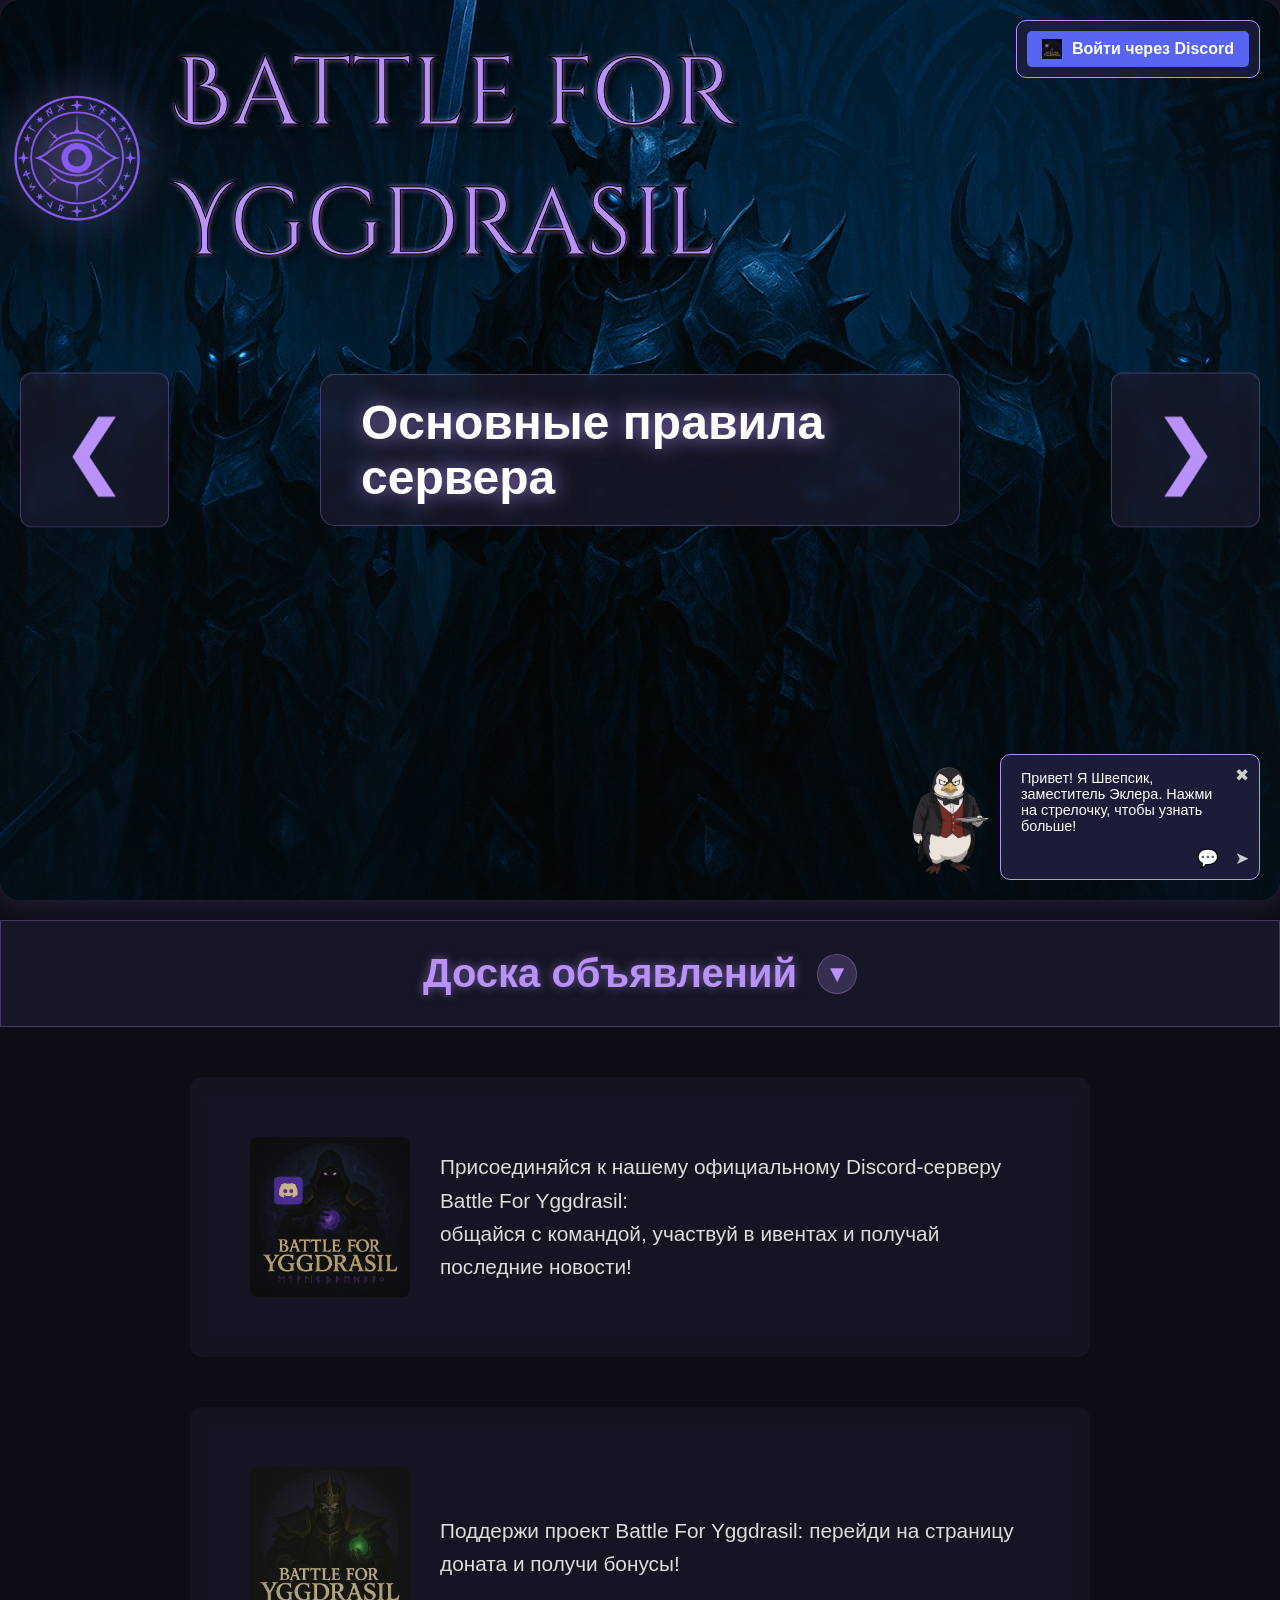
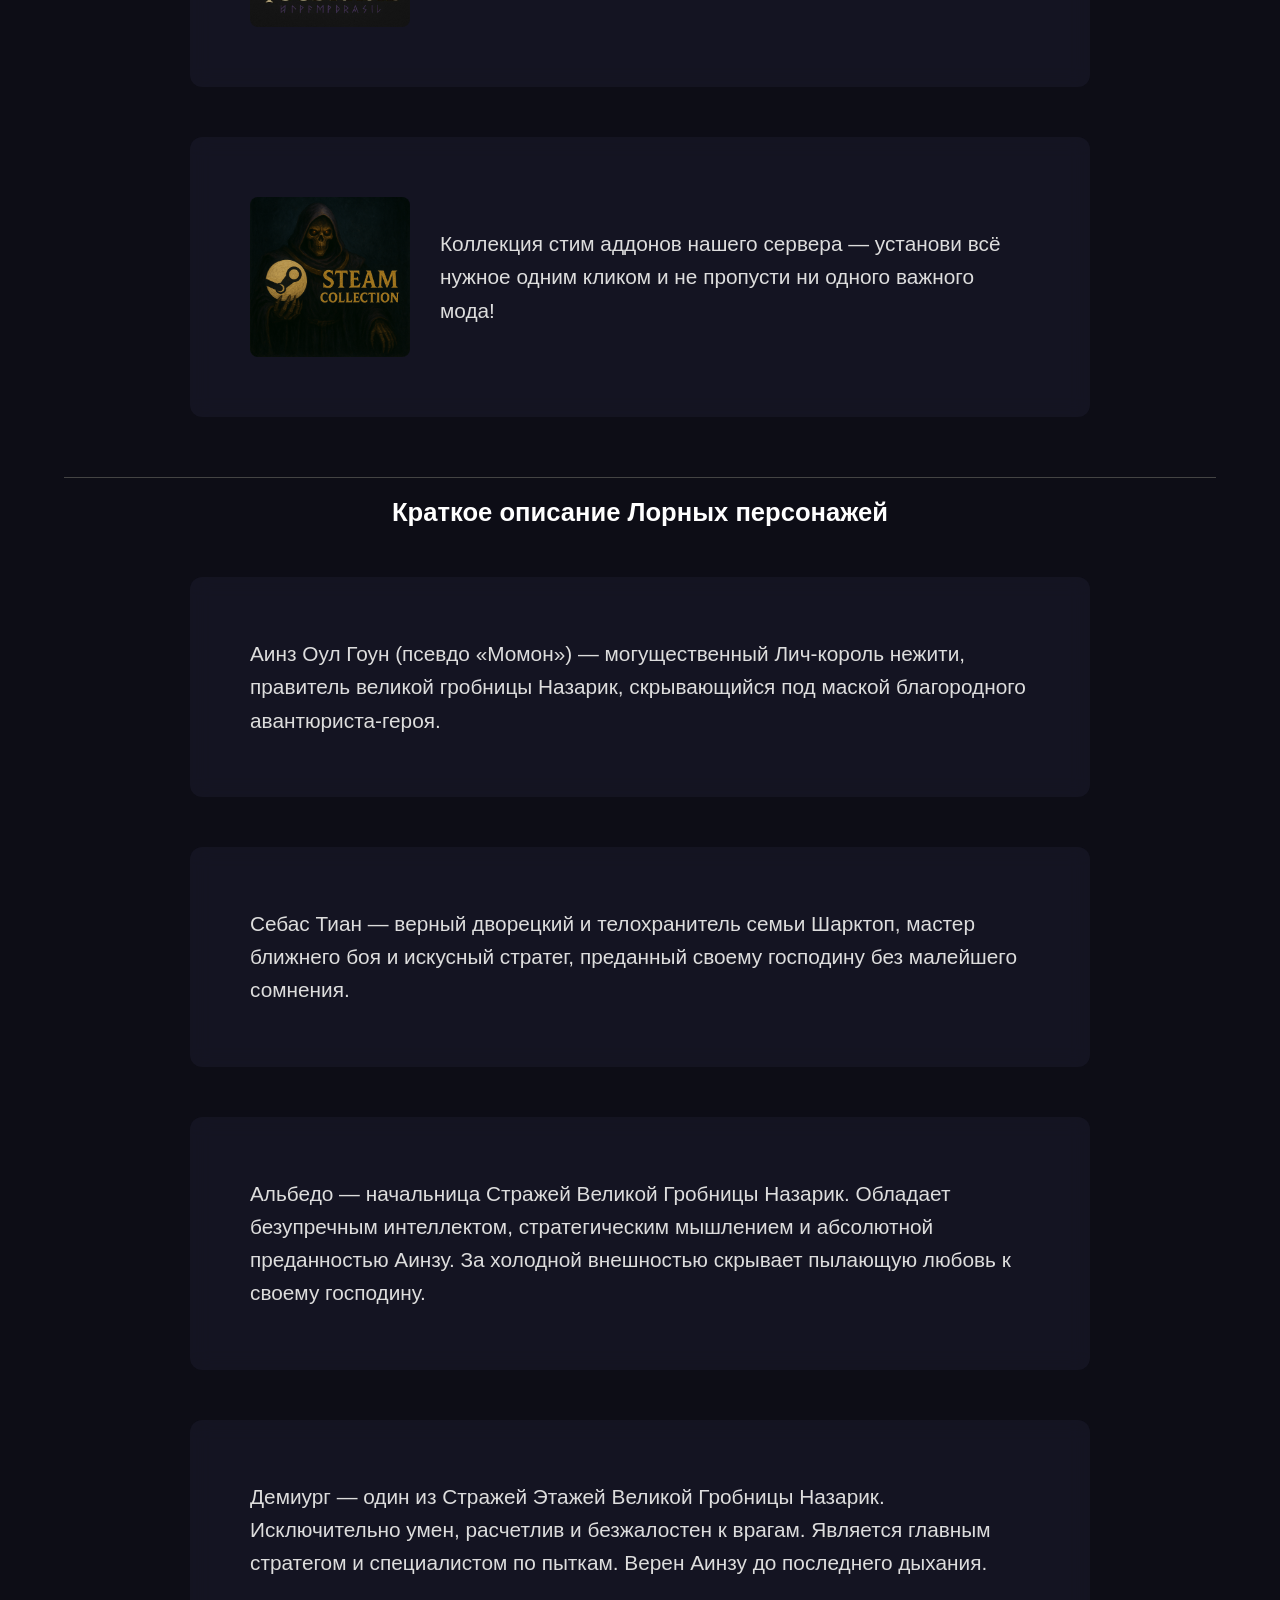
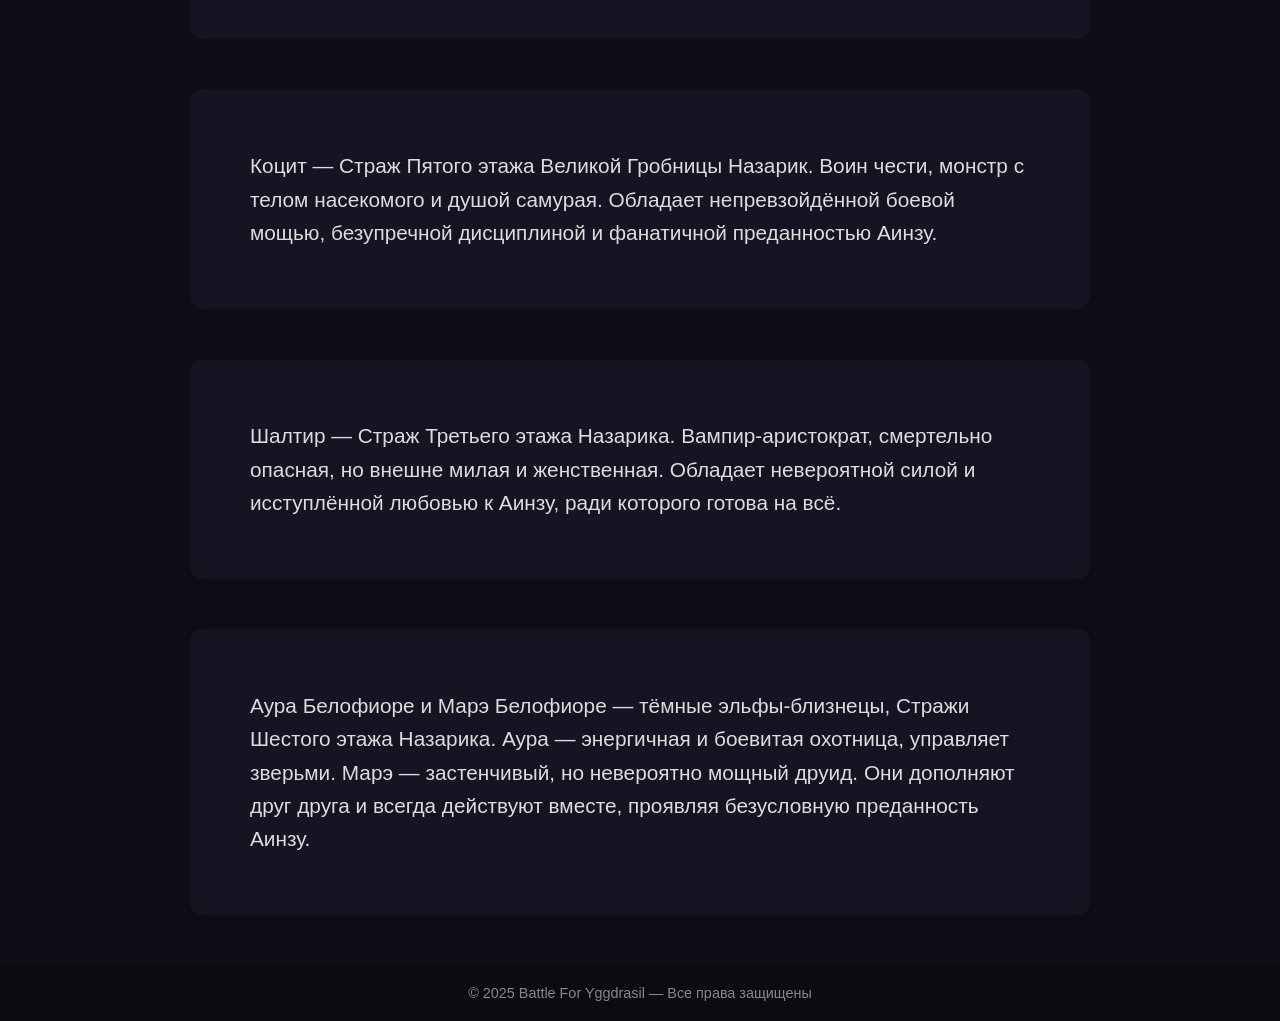
==== index.html @ bdb969f1 "Update index.html" ====
<!DOCTYPE html>
<html lang="ru">
<head>
  <meta charset="UTF-8">
  <meta name="viewport" content="width=device-width,initial-scale=1.0">
  <title>Battle For Yggdrasil | Главная</title>
  <link rel="icon" type="image/png" href="favicon.png">
  <link href="https://fonts.googleapis.com/css2?family=Cinzel+Decorative:wght@700&display=swap" rel="stylesheet">
  <style>
    * { box-sizing: border-box; margin: 0; padding: 0; }
    body {
      font-family: 'Roboto', sans-serif;
      background-color: #0d0d16;
      color: #fff;
      overflow-x: hidden;
      user-select: none;
      position: relative;
      z-index: 1;
      min-height: 100vh;
    }

    /* Common panel styles */
    .info-panel,
    .donate-panel,
    .character-panel,
    .sebas-panel-container .character-panel,
    .albedo-panel-container .character-panel,
    .demiurge-panel-container .character-panel,
    .cocytus-panel-container .character-panel,
    .shalltear-panel-container .character-panel,
    .aura-mare-panel-container .character-panel {
      background: rgba(28,28,46,0.5);
      backdrop-filter: blur(10px);
      border: none;
      display: flex;
      align-items: center;
      padding: 60px;
      border-radius: 12px;
      transform: translateX(-100%);
      opacity: 0;
      transition: transform 1s ease, opacity 1s ease;
      width: 80vw;
      max-width: 900px;
      cursor: pointer;
      z-index: 1;
    }

    .info-panel.visible,
    .donate-panel.visible,
    .character-panel.visible,
    .sebas-panel-container .character-panel.visible,
    .albedo-panel-container .character-panel.visible,
    .demiurge-panel-container .character-panel.visible,
    .cocytus-panel-container .character-panel.visible,
    .shalltear-panel-container .character-panel.visible,
    .aura-mare-panel-container .character-panel.visible {
      transform: translateX(0);
      opacity: 1;
    }

    /* Common container styles */
    .info-panel-container,
    .donate-panel-container,
    .character-panel-container,
    .sebas-panel-container,
    .albedo-panel-container,
    .demiurge-panel-container,
    .cocytus-panel-container,
    .shalltear-panel-container,
    .aura-mare-panel-container {
      position: relative;
      width: fit-content;
      margin: 50px auto;
      overflow: visible;
    }

    .flying-particles {
      position: fixed;
      top: 0; left: 0;
      width: 100%; height: 100%;
      pointer-events: none;
      z-index: 0;
      overflow: hidden;
    }
    .flying-particles span {
      position: absolute;
      width: 4px; height: 4px;
      background: rgba(185,145,249,0.5);
      border-radius: 50%;
      animation: riseUp linear infinite, shimmer ease-in-out infinite;
    }
    @keyframes riseUp {
      0%   { transform: translateY(100vh) scale(1); opacity: 0; }
      10%  { opacity: 1; }
      100% { transform: translateY(-200vh) scale(0.2); opacity: 0; }
    }
    @keyframes shimmer {
      0%,100% { filter: brightness(1); }
      50%     { filter: brightness(1.7); }
    }

#helper-container {
  position: fixed;
  bottom: 20px;
  right: 20px;
  z-index: 9999;
  display: flex;
  align-items: flex-end;
  gap: 10px;
  animation: slideIn 1s ease forwards;
  opacity: 0;
  pointer-events: none;
}

#helper-img {
  width: 80px;
  height: auto;
  cursor: pointer;
  transition: transform 0.3s;
  pointer-events: auto;
}

#helper-dialog {
  background: rgba(30, 30, 60, 0.9);
  border: 1px solid #b891f9;
  border-radius: 10px;
  padding: 15px 20px;
  color: #fff;
  max-width: 260px;
  font-size: 0.9em;
  position: relative;
  pointer-events: auto;
  transition: max-width 0.4s ease, max-height 0.4s ease, padding 0.4s ease;
}

#helper-dialog.expanded-chat {
  max-width: 450px;
  padding: 20px;
}

.dialog-text {
  margin-right: 20px;
  margin-bottom: 30px; /* Добавляем отступ снизу для текста */
}

.chat-container {
  margin-top: 10px;
  border-top: 1px solid rgba(184,145,249,0.3);
  padding-top: 10px;
}

.chat-messages {
  max-height: 200px;
  overflow-y: auto;
  margin-bottom: 10px;
  padding: 5px;
}

.chat-message {
  background: rgba(28,28,46,0.7);
  padding: 8px;
  margin: 5px 0;
  border-radius: 5px;
  font-size: 0.9em;
}

.chat-message.user {
  background: rgba(184,145,249,0.2);
  margin-left: 20px;
}

.chat-message.bot {
  background: rgba(252,163,17,0.2);
  margin-right: 20px;
}

.chat-input-container {
  display: flex;
  gap: 5px;
}

#chat-input {
  flex: 1;
  background: rgba(28,28,46,0.7);
  border: 1px solid rgba(184,145,249,0.3);
  border-radius: 5px;
  padding: 8px;
  color: #fff;
}

#send-message {
  background: #b891f9;
  border: none;
  border-radius: 5px;
  padding: 8px 15px;
  color: #fff;
  cursor: pointer;
  transition: background 0.3s;
}

#send-message:hover {
  background: #9b7ad6;
}

#close-dialog {
  position: absolute;
  top: 10px;
  right: 10px;
  font-size: 1.2em;
  cursor: pointer;
  color: #ccc;
  transition: color 0.3s;
}

#close-dialog:hover {
  color: #fff;
}

#next-phrase {
  position: absolute;
  bottom: 10px;
  right: 10px;
  font-size: 1.2em;
  cursor: pointer;
  color: #ccc;
  transition: color 0.3s;
}

#next-phrase:hover {
  color: #fff;
}

#toggle-chat {
  position: absolute;
  bottom: 10px;
  right: 40px;
  font-size: 1.2em;
  cursor: pointer;
  color: #ccc;
  transition: color 0.3s;
}

#toggle-chat:hover {
  color: #fff;
}

    @keyframes slideIn {
      from { transform: translateX(100%); opacity: 0; }
      to { transform: translateX(0); opacity: 1; }
    }

    @keyframes fadeGlow {
      0% { opacity: 0; transform: scale(0.95); text-shadow: 0 0 0px #b891f9; }
      100% { opacity: 1; transform: scale(1); text-shadow: 0 0 30px #b891f9; }
    }

    @keyframes rotate {
      0% { transform: rotate(0deg); }
      100% { transform: rotate(360deg); }
    }

    @keyframes particleRise {
      0% { transform: translateY(0) scale(1); opacity: 1; }
      100% { transform: translateY(-80px) scale(0.5); opacity: 0; }
    }

    @keyframes shimmer {
      0%, 100% { filter: brightness(1); }
      50% { filter: brightness(1.7); }
    }

    

    .slider { 
      position: relative; 
      width: 100%; 
      height: 100vh; 
      overflow: hidden; 
      border-radius: 20px;
      box-shadow: 0 0 30px rgba(184, 145, 249, 0.2);
    }

    .overlay-title-wrapper {
      position: absolute;
      top: 30px;
      width: 100%;
      display: flex;
      justify-content: center;
      align-items: center;
      gap: 20px;
      z-index: 5;
      pointer-events: none;
      animation: fadeGlow 1.5s ease-out forwards;
    }

   .overlay-title {
  font-family: 'Cinzel Decorative', cursive;
  font-size: min(6em, 8vw);
  color: #b891f9;
  -webkit-text-stroke: 1px black;
  text-shadow:
    0 0 5px #b891f9,
    2px 2px 0 #000,
    4px 4px 10px #000;
}


    .overlay-emblem-wrapper {
      position: relative;
      display: inline-block;
      pointer-events: auto;
    }

    .overlay-emblem {
      height: min(180px, 12vw);
      width: min(180px, 12vw);
      filter: drop-shadow(0 0 20px #b891f9);
      opacity: 1;
      animation: fadeGlow 1.5s ease-out 0.3s forwards, rotate 12s linear infinite, shimmer 3s ease-in-out infinite;
      transition: opacity 1s ease, transform 0.5s ease;
    }

    .overlay-emblem.hidden {
      opacity: 0;
      transform: scale(0);
    }

    .particles {
      position: absolute;
      top: 0;
      left: 50%;
      transform: translateX(-50%);
      pointer-events: none;
      z-index: 4;
    }

    .particle {
      position: absolute;
      width: 6px;
      height: 6px;
      background-color: #b891f9;
      border-radius: 50%;
      opacity: 0;
      animation: particleRise 2s ease-out infinite, shimmer 2s infinite;
    }

    .particle:nth-child(1) { left: -15px; animation-delay: 0s; }
    .particle:nth-child(2) { left: -10px; animation-delay: 0.3s; }
    .particle:nth-child(3) { left: -5px; animation-delay: 0.6s; }
    .particle:nth-child(4) { left: 0px; animation-delay: 0.9s; }
    .particle:nth-child(5) { left: 5px; animation-delay: 1.2s; }
    .particle:nth-child(6) { left: 10px; animation-delay: 1.5s; }
    .particle:nth-child(7) { left: 15px; animation-delay: 1.8s; }
    .particle:nth-child(8) { left: -20px; animation-delay: 2.1s; }
    .particle:nth-child(9) { left: 20px; animation-delay: 2.4s; }
    .particle:nth-child(10) { left: -25px; animation-delay: 2.7s; }
    .particle:nth-child(11) { left: 25px; animation-delay: 3s; }
    .particle:nth-child(12) { left: -30px; animation-delay: 3.3s; }
    .particle:nth-child(13) { left: 30px; animation-delay: 3.6s; }
    .particle:nth-child(14) { left: -35px; animation-delay: 3.9s; }
    .particle:nth-child(15) { left: 35px; animation-delay: 4.2s; }

    .slide {
      position: absolute; 
      width: 100%; 
      height: 100%;
      background-size: cover; 
      background-position: center;
      opacity: 0; 
      transition: opacity 1s ease; 
      cursor: pointer;
      border-radius: 20px;
    }
    .slide.active { 
      opacity: 1; 
      z-index: 2; 
    }
    .slide h2 {
      position: absolute; 
      top: 50%; 
      left: 50%;
      transform: translate(-50%, -50%);
      font-size: 3em; 
      color: #fff;
      text-shadow: 0 0 20px rgba(184, 145, 249, 0.8);
      opacity: 0; 
      transition: opacity 1s ease 0.5s;
      background: rgba(28, 28, 46, 0.7);
      padding: 20px 40px;
      border-radius: 15px;
      backdrop-filter: blur(5px);
      border: 1px solid rgba(184, 145, 249, 0.3);
    }
    .slide.active h2 { 
      opacity: 1; 
    }
    .nav-button {
      position: absolute; 
      top: 50%; 
      transform: translateY(-50%);
      background: rgba(28, 28, 46, 0.7); 
      color: #b891f9; 
      border: 1px solid rgba(184, 145, 249, 0.3);
      border-radius: 12px; 
      cursor: pointer;
      font-size: 5em; 
      padding: 30px 40px;
      transition: all 0.3s ease; 
      z-index: 3;
      backdrop-filter: blur(5px);
    }
    .prev { left: 20px; } 
    .next { right: 20px; }
    .nav-button:hover { 
      background: rgba(184, 145, 249, 0.2);
      color: #fff;
      transform: translateY(-50%) scale(1.1);
    }

    .info-panel .text,
    .donate-panel .text,
    .character-panel .cp-text {
      font-size: 1.3em; line-height: 1.6; color: #ddd;
    }

    .info-panel img,
    .donate-panel img,
    .character-panel img,
    .sebas-panel-container .side-img {
      width: 160px; height: 160px;
      object-fit: cover; margin-right: 30px;
      border-radius: 8px;
    }

    .info-panel-container .hand,
    .donate-panel-container .hand {
      position: absolute; top: 50%; width: 100px; opacity: 0;
      transition: transform 0.5s ease, opacity 0.5s ease; z-index: 2;
    }
    .info-panel-container .hand {
      right: -140px; transform: translate(50%, -50%);
    }
    .donate-panel-container .hand {
      left: -140px; transform: translate(-50%, -50%);
    }
    .info-panel-container:hover .hand,
    .donate-panel-container:hover .hand {
      transform: translate(0, -50%); opacity: 1;
    }
.hand-right {
  position: absolute;
  top: 50%;
  right: -140px;
  transform: translate(50%, -50%);
  width: 100px;
  opacity: 0;
  transition: transform 0.5s ease, opacity 0.5s ease;
  z-index: 2;
}

.info-panel-container:hover .hand-right {
  transform: translate(0, -50%);
  opacity: 1;
}
    @keyframes fadeInText { to { opacity: 1; } }
    .character-panel .cp-text {
      opacity: 0; animation: fadeInText 1s 0.3s forwards;
    }

    .side-img {
      position: absolute;
      width: auto;
      height: min(300px, 15vw);
      object-fit: unset;
      opacity: 0;
      transition: transform 1s ease, opacity 1s ease;
    }
    .side-img.left {
      left: min(-260px, -10vw);
      top: 50%;
      transform: translate(-50px, -50%);
    }
    .side-img.right {
      right: min(-260px, -10vw);
      top: 50%;
      transform: translate(50px, -50%);
    }
    .character-panel.visible ~ .side-img.left,
    .character-panel.visible ~ .side-img.right {
      transform: translate(0, -50%); opacity: 1;
    }

   .sebas-panel-container .side-img.left {
  position: absolute;
  top: 50%;
  left: -60px;
  transform: translate(50px, -50%);
  height: auto;
  max-height: 400px;
  width: auto;
  z-index: 5;
}
    .albedo-panel-container .side-img.right {
      top: 50%;
      right: -270px;
      transform: translate(-50px, -50%);
      height: auto;
      max-height: 260px;
      width: auto;
      z-index: 5;
    }

    .separator {
      width: 90vw; max-width: 1200px;
      height: 1px; background: #444;
      margin: 60px auto 20px;
    }
    .separator-title {
      text-align: center; font-size: 1.6em;
      margin-bottom: 40px; color: #fff;
    }

    footer {
      text-align: center; padding: 20px;
      font-size: 0.9em; color: #888;
      background-color: #0b0b12; position: relative; z-index: 10;
    }

    @media (max-width: 768px) {
      .overlay-title { 
        font-size: min(4em, 10vw); 
        top: 10px; 
      }
      .slide h2 { 
        font-size: 1.5em;
        padding: 15px 25px;
        width: 90%;
        text-align: center;
      }
      .nav-button { 
        font-size: 2em; 
        padding: 15px 20px; 
      }
      .info-panel, .donate-panel, .character-panel {
        flex-direction: column; 
        width: 95%; 
        padding: 20px;
        margin: 20px auto;
      }
      .info-panel img, .donate-panel img, .character-panel img {
        width: 100px; 
        height: 100px; 
        margin: 0 auto 15px auto;
      }
      .info-panel .text, .donate-panel .text, .character-panel .cp-text {
        text-align: center; 
        font-size: 1em;
        line-height: 1.4;
      }
      .info-panel-container .hand, .donate-panel-container .hand {
        display: none;
      }
      .side-img { 
        display: none; 
      }
      .separator-title {
        font-size: 1.4em;
        margin: 30px 0;
      }
      .announcement-panel {
        width: 85%;
        left: 50%;
      }
      .announcement-panel img {
        width: 80px;
        height: 80px;
      }
      .announcement-content h3 {
        font-size: 1.2em;
      }
      .announcement-content p {
        font-size: 0.9em;
      }
      .announcement-panel.prev {
        transform: translateX(calc(-50% + 20%));
      }

      .announcement-panel.prev2 {
        transform: translateX(calc(-50% + 40%));
      }

      .announcement-panel.prev3 {
        transform: translateX(calc(-50% + 60%));
      }

      .announcement-board.expanded .announcement-container {
        height: 160px;
      }
    }

    @media (max-width: 480px) {
      .overlay-title { 
        font-size: 1.5em; 
      }
      .overlay-emblem {
        height: 100px;
        width: 100px;
      }
      .slide h2 { 
        font-size: 1.2em;
        padding: 10px 20px;
      }
      .nav-button { 
        font-size: 1.5em; 
        padding: 10px 15px; 
      }
    }

    /* Side Panels Styles */
    .side-panel {
      position: fixed;
      top: 50%;
      transform: translateY(-50%);
      width: 200px;
      background: rgba(28,28,46,0.95);
      backdrop-filter: blur(10px);
      border: 1px solid rgba(252,163,17,0.3);
      border-radius: 12px;
      padding: 20px;
      z-index: 100;
    }

    .left-panel {
      left: 20px;
    }

    .right-panel {
      right: 20px;
    }

    .online-monitor {
      text-align: center;
      margin-bottom: 20px;
    }

    .online-title {
      color: #fca311;
      font-size: 1.2em;
      margin-bottom: 15px;
    }

    .circle-progress {
      position: relative;
      width: 150px;
      height: 150px;
      margin: 0 auto;
    }

    .circle-progress svg {
      transform: rotate(-90deg);
    }

    .circle-progress circle {
      fill: none;
      stroke-width: 8;
    }

    .circle-progress .bg {
      stroke: rgba(255,255,255,0.1);
    }

    .circle-progress .progress {
      stroke: #fca311;
      stroke-linecap: round;
      transition: stroke-dashoffset 0.5s ease;
    }

    .online-count {
      position: absolute;
      top: 50%;
      left: 50%;
      transform: translate(-50%, -50%);
      font-size: 1.5em;
      color: #fff;
    }

    .play-button {
      display: block;
      width: 100%;
      padding: 15px;
      background: #fca311;
      color: #000;
      border: none;
      border-radius: 8px;
      font-size: 1.2em;
      font-weight: bold;
      text-align: center;
      text-decoration: none;
      cursor: pointer;
      transition: background 0.3s;
    }

    .play-button:hover {
      background: #ffb733;
    }

    @media (max-width: 1400px) {
      .side-panel {
        display: none;
      }
    }

    .side-semicircle {
      position: absolute;
      top: 50%;
      width: 180px;
      height: 360px;
      background: radial-gradient(ellipse at center, rgba(28,28,46,0.7) 80%, rgba(28,28,46,0.2) 100%);
      box-shadow: 0 0 60px 0 #000a, 0 0 0 8px rgba(252,163,17,0.07) inset;
      z-index: 1;
      display: flex;
      align-items: center;
      justify-content: center;
      pointer-events: none;
    }
    .side-semicircle.left {
      left: -90px;
      border-top-left-radius: 180px 360px;
      border-bottom-left-radius: 180px 360px;
      border-top-right-radius: 0;
      border-bottom-right-radius: 0;
      flex-direction: column;
    }
    .side-semicircle.right {
      right: -90px;
      border-top-right-radius: 180px 360px;
      border-bottom-right-radius: 180px 360px;
      border-top-left-radius: 0;
      border-bottom-left-radius: 0;
      flex-direction: column;
    }
    .side-semicircle .online-monitor,
    .side-semicircle .play-button {
      pointer-events: auto;
      z-index: 2;
    }
    .side-semicircle .circle-progress {
      position: relative;
      width: 120px;
      height: 240px;
      margin: 0 auto;
    }
    .side-semicircle .online-count {
      position: absolute;
      top: 60%;
      left: 50%;
      transform: translate(-50%, -50%);
      font-size: 1.3em;
      color: #fff;
      text-shadow: 0 0 8px #000a;
    }
    .side-semicircle .play-button {
      display: block;
      width: 120px;
      margin: 80px auto 0 auto;
      padding: 18px 0;
      background: #fca311;
      color: #000;
      border: none;
      border-radius: 40px;
      font-size: 1.3em;
      font-weight: bold;
      text-align: center;
      text-decoration: none;
      cursor: pointer;
      box-shadow: 0 2px 12px #0006;
      transition: background 0.3s;
    }
    .side-semicircle .play-button:hover {
      background: #ffb733;
    }
    .side-semicircle .semicircle-bg {
      stroke: #fff2;
    }
    .side-semicircle .semicircle-progress {
      stroke: #fca311;
      stroke-dasharray: 314;
      stroke-dashoffset: 282;
      transition: stroke-dashoffset 0.5s;
    }
    @media (max-width: 1200px) {
      .side-semicircle { display: none; }
    }

    .semicircle-bg-container {
      position: relative;
      width: 100vw;
      height: 0;
      min-height: 0;
      z-index: 0;
    }
    .semicircle-bg {
      pointer-events: none;
    }
    .semicircle-bg.left {
      left: 0;
    }
    .semicircle-bg.right {
      right: 0;
    }
    @media (max-width: 1200px) {
      .semicircle-bg-container { display: none; }
    }

    .semicircle-bg-left, .semicircle-bg-right {
      position: fixed;
      top: 15%;
      width: 480px;
      height: 960px;
      background: radial-gradient(ellipse at center, rgba(28,28,46,0.7) 80%, rgba(28,28,46,0.2) 100%);
      z-index: 0;
      display: flex;
      align-items: center;
      justify-content: center;
      pointer-events: none;
    }
    .semicircle-bg-left {
      left: 0;
      border-top-right-radius: 480px 960px;
      border-bottom-right-radius: 480px 960px;
      border-top-left-radius: 0;
      border-bottom-left-radius: 0;
    }
    .semicircle-bg-right {
      right: 0;
      border-top-left-radius: 480px 960px;
      border-bottom-left-radius: 480px 960px;
      border-top-right-radius: 0;
      border-bottom-right-radius: 0;
    }
    .semicircle-content {
      width: 100%;
      height: 100%;
      display: flex;
      flex-direction: column;
      align-items: center;
      justify-content: center;
      pointer-events: auto;
      z-index: 2;
    }
    .online-title {
      color: #fff;
      font-size: 2.1em;
      margin-bottom: 60px;
      text-shadow: 0 0 8px #000a;
      white-space: nowrap;
    }
    .online-count {
      color: #fca311;
      font-size: 2.5em;
      font-weight: bold;
      text-shadow: 0 0 8px #000a;
      white-space: nowrap;
      margin-top: 0;
    }
    .play-button {
      display: block;
      width: 220px;
      margin: 0 auto;
      padding: 32px 0;
      background: #fca311;
      color: #000;
      border: none;
      border-radius: 60px;
      font-size: 2.5em;
      font-weight: bold;
      text-align: center;
      text-decoration: none;
      cursor: pointer;
      box-shadow: 0 2px 12px #0006;
      transition: background 0.3s;
      z-index: 2;
      white-space: nowrap;
    }
    .play-button:hover {
      background: #ffb733;
    }
    @media (max-width: 1200px) {
      .semicircle-bg-left, .semicircle-bg-right { display: none; }
    }
    .info-panel-container, .donate-panel-container {
      margin-bottom: 32px;
    }

    .panels-with-bg {
      position: relative;
      width: 100%;
      max-width: 1200px;
      margin: 0 auto 40px auto;
      min-height: 340px;
      height: 340px;
    }
    .semicircle-bg-left, .semicircle-bg-right {
      position: absolute;
      top: 50%;
      width: 340px;
      height: 340px;
      background: radial-gradient(ellipse at center, rgba(28,28,46,0.7) 80%, rgba(28,28,46,0.2) 100%);
      z-index: 0;
      transform: translateY(-50%);
      pointer-events: none;
    }
    .semicircle-bg-left {
      left: -170px;
      border-top-right-radius: 340px 340px;
      border-bottom-right-radius: 340px 340px;
      border-top-left-radius: 0;
      border-bottom-left-radius: 0;
    }
    .semicircle-bg-right {
      right: -170px;
      border-top-left-radius: 340px 340px;
      border-bottom-left-radius: 340px 340px;
      border-top-right-radius: 0;
      border-bottom-right-radius: 0;
    }
    .semicircle-content-left, .semicircle-content-right {
      position: absolute;
      top: 50%;
      width: 340px;
      height: 340px;
      display: flex;
      flex-direction: column;
      align-items: center;
      justify-content: center;
      pointer-events: auto;
      z-index: 2;
      transform: translateY(-50%);
    }
    .semicircle-content-left {
      left: -170px;
    }
    .semicircle-content-right {
      right: -170px;
    }
    .online-title {
      color: #fff;
      font-size: 2.1em;
      margin-bottom: 60px;
      text-shadow: 0 0 8px #000a;
      white-space: nowrap;
    }
    .online-count {
      color: #fca311;
      font-size: 2.5em;
      font-weight: bold;
      text-shadow: 0 0 8px #000a;
      white-space: nowrap;
      margin-top: 0;
    }
    .play-button {
      display: block;
      width: 160px;
      margin: 0 auto;
      padding: 22px 0;
      background: #fca311;
      color: #000;
      border: none;
      border-radius: 40px;
      font-size: 2em;
      font-weight: bold;
      text-align: center;
      text-decoration: none;
      cursor: pointer;
      box-shadow: 0 2px 12px #0006;
      transition: background 0.3s;
      z-index: 2;
    }
    .play-button:hover {
      background: #ffb733;
    }
    @media (max-width: 1200px) {
      .semicircle-bg-left, .semicircle-bg-right, .semicircle-content-left, .semicircle-content-right { display: none; }
    }

    .panels-center {
      position: relative;
      width: 100%;
      max-width: 1200px;
      margin: 0 auto 60px auto;
      min-height: 600px;
    }
    .semicircle-bg-left, .semicircle-bg-right {
      position: absolute;
      top: 50%;
      width: 400px;
      height: 800px;
      background: radial-gradient(ellipse at center, rgba(28,28,46,0.7) 80%, rgba(28,28,46,0.2) 100%);
      z-index: 0;
      transform: translateY(-50%);
      pointer-events: none;
    }
    .semicircle-bg-left {
      left: -200px;
      border-top-right-radius: 400px 800px;
      border-bottom-right-radius: 400px 800px;
      border-top-left-radius: 0;
      border-bottom-left-radius: 0;
    }
    .semicircle-bg-right {
      right: -200px;
      border-top-left-radius: 400px 800px;
      border-bottom-left-radius: 400px 800px;
      border-top-right-radius: 0;
      border-bottom-right-radius: 0;
    }
    .semicircle-content-left, .semicircle-content-right {
      position: absolute;
      top: 50%;
      width: 400px;
      height: 800px;
      display: flex;
      flex-direction: column;
      align-items: center;
      justify-content: center;
      pointer-events: auto;
      z-index: 2;
      transform: translateY(-50%);
    }
    .semicircle-content-left {
      left: -200px;
    }
    .semicircle-content-right {
      right: -200px;
    }
    .online-title {
      color: #fff;
      font-size: 2.1em;
      margin-bottom: 60px;
      text-shadow: 0 0 8px #000a;
      white-space: nowrap;
    }
    .online-count {
      color: #fca311;
      font-size: 2.5em;
      font-weight: bold;
      text-shadow: 0 0 8px #000a;
      white-space: nowrap;
    }
    .play-button {
      display: block;
      width: 160px;
      margin: 0 auto;
      padding: 22px 0;
      background: #fca311;
      color: #000;
      border: none;
      border-radius: 40px;
      font-size: 2em;
      font-weight: bold;
      text-align: center;
      text-decoration: none;
      cursor: pointer;
      box-shadow: 0 2px 12px #0006;
      transition: background 0.3s;
      z-index: 2;
      white-space: nowrap;
    }
    .play-button:hover {
      background: #ffb733;
    }
    @media (max-width: 1200px) {
      .semicircle-bg-left, .semicircle-bg-right, .semicircle-content-left, .semicircle-content-right { display: none; }
    }

    .main-semicircle-left, .main-semicircle-right {
      position: fixed;
      top: 50%;
      width: min(320px, 12.5vw);
      height: min(640px, 25vw);
      background: radial-gradient(ellipse at center, rgba(28,28,46,0.7) 80%, rgba(28,28,46,0.2) 100%);
      z-index: 0;
      transform: translateY(-50%);
      display: flex;
      align-items: center;
      justify-content: center;
      pointer-events: none;
      transition: opacity 0.5s ease, transform 0.5s ease;
      will-change: opacity, transform;
    }

    .main-semicircle-left {
      left: 0;
      border-top-right-radius: min(320px, 12.5vw) min(640px, 25vw);
      border-bottom-right-radius: min(320px, 12.5vw) min(640px, 25vw);
      border-top-left-radius: 0;
      border-bottom-left-radius: 0;
    }

    .main-semicircle-right {
      right: 0;
      border-top-left-radius: min(320px, 12.5vw) min(640px, 25vw);
      border-bottom-left-radius: min(320px, 12.5vw) min(640px, 25vw);
      border-top-right-radius: 0;
      border-bottom-right-radius: 0;
    }

    .main-semicircle-left.hide, .main-semicircle-right.hide {
      opacity: 0;
      transform: translateY(-50%) translateX(-50px);
      pointer-events: none;
    }

    .main-semicircle-right.hide {
      transform: translateY(-50%) translateX(50px);
    }

    .main-semicircle-content {
      width: 100%;
      height: 100%;
      display: flex;
      flex-direction: column;
      align-items: center;
      justify-content: center;
      pointer-events: auto;
      z-index: 2;
    }

    .main-online-title {
      color: #fff;
      font-size: 2.1em;
      margin-bottom: 10px;
      text-shadow: 0 0 8px #000a;
      white-space: nowrap;
    }

    .main-online-count {
      color: #fca311;
      font-size: 2.5em;
      font-weight: bold;
      text-shadow: 0 0 8px #000a;
      white-space: nowrap;
    }

    .main-play-button {
      display: block;
      width: 160px;
      margin: 0 auto;
      padding: 22px 0;
      background: #fca311;
      color: #000;
      border: none;
      border-radius: 40px;
      font-size: 2em;
      font-weight: bold;
      text-align: center;
      text-decoration: none;
      cursor: pointer;
      box-shadow: 0 2px 12px #0006;
      transition: background 0.3s;
      z-index: 2;
      white-space: nowrap;
    }

    .main-play-button:hover {
      background: #ffb733;
    }

    @media (max-width: 1200px) {
      .main-semicircle-left, .main-semicircle-right {
        width: min(280px, 15vw);
        height: min(560px, 30vw);
      }
      
      .main-semicircle-left {
        border-top-right-radius: min(280px, 15vw) min(560px, 30vw);
        border-bottom-right-radius: min(280px, 15vw) min(560px, 30vw);
      }
      
      .main-semicircle-right {
        border-top-left-radius: min(280px, 15vw) min(560px, 30vw);
        border-bottom-left-radius: min(280px, 15vw) min(560px, 30vw);
      }
      
      .side-img {
        height: min(250px, 20vw);
      }
      
      .side-img.left {
        left: min(-200px, -8vw);
      }
      
      .side-img.right {
        right: min(-200px, -8vw);
      }
    }

    .aura-mare-panel-container .side-img.left {
      position: absolute;
      top: 50%;
      left: -100px;
      transform: translate(50px, -50%);
      height: auto;
      max-height: 400px;
      width: auto;
      z-index: 5;
    }

    .aura-mare-panel-container .side-img.right {
      position: absolute;
      top: 50%;
      right: -270px;
      transform: translate(-50px, -50%);
      height: auto;
      max-height: 400px;
      width: auto;
      z-index: 5;
    }

    .shalltear-panel-container .side-img.left {
      position: absolute;
      top: 50%;
      left: -250px;
      transform: translate(50px, -50%);
      height: auto;
      max-height: 350px;
      width: auto;
      z-index: 5;
    }

    .cocytus-panel-container .side-img.right {
      right: -210px;
    }

    .demiurge-panel-container .side-img.left {
      position: absolute;
      top: 50%;
      left: -220px;
      transform: translate(50px, -50%);
      height: auto;
      max-height: 400px;
      width: auto;
      z-index: 5;
    }

    .character-panel-container .side-img.left {
      left: -245px;
    }
    .character-panel-container .side-img.right {
      right: -245px;
    }

    /* Announcement Board Styles */
    .announcement-board {
      position: relative;
      width: 100%;
      margin: 20px 0;
      padding: 20px 0;
      background: rgba(28,28,46,0.7);
      backdrop-filter: blur(10px);
      border-radius: 0;
      border: 1px solid rgba(184,145,249,0.3);
      overflow: hidden;
      transition: all 0.5s ease;
    }

    .announcement-header {
      display: flex;
      justify-content: center;
      align-items: center;
      gap: 20px;
      cursor: pointer;
      padding: 10px;
    }

    .announcement-title {
      text-align: center;
      color: #b891f9;
      font-size: 2.5em;
      margin: 0;
      text-shadow: 0 0 10px rgba(184,145,249,0.5);
    }

    .toggle-button {
      width: 40px;
      height: 40px;
      background: rgba(184,145,249,0.2);
      border: 1px solid rgba(184,145,249,0.3);
      border-radius: 50%;
      display: flex;
      align-items: center;
      justify-content: center;
      color: #b891f9;
      font-size: 1.5em;
      transition: all 0.3s ease;
    }

    .toggle-button:hover {
      background: rgba(184,145,249,0.3);
      transform: scale(1.1);
    }

    .announcement-container {
      position: relative;
      height: 0;
      overflow: hidden;
      width: 100%;
      max-width: 1800px;
      margin: 0 auto;
      transition: height 0.5s ease;
    }

    .announcement-board.expanded .announcement-container {
      height: 200px; /* Увеличиваем базовую высоту */
    }

    .announcement-board.expanded .toggle-button {
      transform: rotate(180deg);
    }

    .announcement-panel {
      position: absolute;
      width: min(35%, 600px);
      max-width: 600px;
      height: 100%;
      background: rgba(28,28,46,0.95);
      border: 1px solid rgba(184,145,249,0.3);
      border-radius: 8px;
      padding: 20px;
      display: flex;
      align-items: center;
      gap: 20px;
      cursor: pointer;
      transition: all 0.5s ease;
      transform: translateX(150%);
      opacity: 0;
      z-index: 1;
      left: 25%;
    }

    .announcement-panel:hover {
      transform: translateX(-50%) scale(1.05);
      box-shadow: 0 0 20px rgba(184,145,249,0.3);
      border-color: rgba(184,145,249,0.6);
      z-index: 5;
      background: rgba(28,28,46,0.98);
    }

    .announcement-panel.active {
      transform: translateX(-50%);
      opacity: 1;
      z-index: 4;
      box-shadow: 0 0 30px rgba(184,145,249,0.4);
      border-color: rgba(184,145,249,0.8);
      background: rgba(28,28,46,0.98);
    }

    .announcement-panel.prev {
      transform: translateX(calc(-50% + 30%));
      opacity: 0.7;
      z-index: 3;
      background: rgba(28,28,46,0.9);
    }

    .announcement-panel.prev2 {
      transform: translateX(calc(-50% + 60%));
      opacity: 0.4;
      z-index: 2;
      background: rgba(28,28,46,0.85);
    }

    .announcement-panel.prev3 {
      transform: translateX(calc(-50% + 90%));
      opacity: 0.1;
      z-index: 1;
      background: rgba(28,28,46,0.8);
    }

    .announcement-panel img {
      width: 150px;
      height: 150px;
      object-fit: contain;
      border-radius: 8px;
      flex-shrink: 0;
    }

    .announcement-content {
      flex: 1;
      min-width: 0;
      display: flex;
      flex-direction: column;
      gap: 10px;
      max-height: 150px;
      overflow-y: hidden; /* По умолчанию скрываем скролл */
      padding-right: 10px;
      transition: all 0.3s ease;
    }

    .announcement-content.scrollable {
      overflow-y: auto; /* Показываем скролл только когда есть класс scrollable */
    }

    /* Стилизация скроллбара */
    .announcement-content.scrollable::-webkit-scrollbar {
      width: 6px;
    }

    .announcement-content.scrollable::-webkit-scrollbar-track {
      background: rgba(184,145,249,0.1);
      border-radius: 3px;
    }

    .announcement-content.scrollable::-webkit-scrollbar-thumb {
      background: rgba(184,145,249,0.3);
      border-radius: 3px;
    }

    .announcement-content.scrollable::-webkit-scrollbar-thumb:hover {
      background: rgba(184,145,249,0.5);
    }

    .announcement-content h3 {
      color: #b891f9;
      font-size: 1.5em;
      margin: 0;
      word-wrap: break-word;
      overflow-wrap: break-word;
      hyphens: auto;
    }

    .announcement-content p {
      color: #fff;
      font-size: 1.1em;
      line-height: 1.4;
      margin: 0;
      word-wrap: break-word;
      overflow-wrap: break-word;
      hyphens: auto;
    }

    @media (max-width: 768px) {
      .announcement-panel {
        width: 85%;
        left: 50%;
        padding: 15px;
        gap: 15px;
      }

      .announcement-panel img {
        width: 80px;
        height: 80px;
        flex-shrink: 0;
      }

      .announcement-content {
        min-width: 0;
        flex: 1;
      }

      .announcement-content h3 {
        font-size: 1.2em;
        margin-bottom: 5px;
      }

      .announcement-content p {
        font-size: 0.9em;
        line-height: 1.3;
      }

      .announcement-board.expanded .announcement-container {
        height: 200px;
      }
    }

    @media (max-width: 480px) {
      .announcement-panel {
        width: 90%;
        padding: 12px;
        gap: 12px;
      }

      .announcement-panel img {
        width: 60px;
        height: 60px;
      }

      .announcement-content h3 {
        font-size: 1.1em;
        margin-bottom: 4px;
      }

      .announcement-content p {
        font-size: 0.85em;
        line-height: 1.2;
      }

      .announcement-board.expanded .announcement-container {
        height: 180px;
      }
    }

    @media (max-width: 360px) {
      .announcement-panel {
        width: 95%;
        padding: 10px;
        gap: 10px;
      }

      .announcement-panel img {
        width: 50px;
        height: 50px;
      }

      .announcement-content h3 {
        font-size: 1em;
        margin-bottom: 3px;
      }

      .announcement-content p {
        font-size: 0.8em;
        line-height: 1.1;
      }

      .announcement-board.expanded .announcement-container {
        height: 160px;
      }
    }

    .chat-container {
      margin-top: 10px;
      border-top: 1px solid rgba(184,145,249,0.3);
      padding-top: 10px;
    }

    .chat-messages {
      max-height: 200px;
      overflow-y: auto;
      margin-bottom: 10px;
      padding: 5px;
    }

    #helper-dialog.expanded-chat .chat-messages {
      max-height: 350px;
    }

    .chat-message {
      background: rgba(28,28,46,0.7);
      padding: 8px;
      margin: 5px 0;
      border-radius: 5px;
      font-size: 0.9em;
    }

    .chat-message.user {
      background: rgba(184,145,249,0.2);
      margin-left: 20px;
    }

    .chat-message.bot {
      background: rgba(252,163,17,0.2);
      margin-right: 20px;
    }

    .chat-input-container {
      display: flex;
      gap: 5px;
    }

    #chat-input {
      flex: 1;
      background: rgba(28,28,46,0.7);
      border: 1px solid rgba(184,145,249,0.3);
      border-radius: 5px;
      padding: 8px;
      color: #fff;
    }

    #send-message {
      background: #b891f9;
      border: none;
      border-radius: 5px;
      padding: 8px 15px;
      color: #fff;
      cursor: pointer;
      transition: background 0.3s;
    }

    #send-message:hover {
      background: #9b7ad6;
    }

    #close-dialog {
      position: absolute;
      top: 10px;
      right: 10px;
      font-size: 1.2em;
      cursor: pointer;
      color: #ccc;
      transition: color 0.3s;
    }

    #close-dialog:hover {
      color: #fff;
    }

    #next-phrase {
      position: absolute;
      bottom: 10px;
      right: 10px;
      font-size: 1.2em;
      cursor: pointer;
      color: #ccc;
      transition: color 0.3s;
    }

    #next-phrase:hover {
      color: #fff;
    }

    #toggle-chat {
      position: absolute;
      bottom: 10px;
      right: 40px;
      font-size: 1.2em;
      cursor: pointer;
      color: #ccc;
      transition: color 0.3s;
    }

    #toggle-chat:hover {
      color: #fff;
    }

    /* Медиа-запрос для маленьких экранов */
    @media screen and (max-width: 480px) {
      #helper-dialog {
        padding: 15px;
        max-width: 240px;
      }

      .dialog-text {
        margin-bottom: 35px; /* Увеличиваем отступ на маленьких экранах */
        font-size: 0.85em;
      }

      #close-dialog {
        top: 8px;
        right: 8px;
      }

      #next-phrase {
        bottom: 8px;
        right: 8px;
      }

      #toggle-chat {
        bottom: 8px;
        right: 35px;
      }
    }

    @media (max-width: 1200px) {
      .announcement-board.expanded .announcement-container {
        height: 220px; /* Увеличиваем высоту для ноутбуков */
      }

      .announcement-content h3 {
        font-size: 1.3em;
        margin-bottom: 8px;
      }

      .announcement-content p {
        font-size: 1em;
        line-height: 1.4;
      }
    }

    @media (max-width: 768px) {
      .announcement-board.expanded .announcement-container {
        height: 200px;
      }

      .announcement-content h3 {
        font-size: 1.2em;
        margin-bottom: 6px;
      }

      .announcement-content p {
        font-size: 0.95em;
        line-height: 1.3;
      }
    }

    @media (max-width: 480px) {
      .announcement-board.expanded .announcement-container {
        height: 180px;
      }

      .announcement-content h3 {
        font-size: 1.1em;
        margin-bottom: 4px;
      }

      .announcement-content p {
        font-size: 0.9em;
        line-height: 1.2;
      }
    }

    @media (max-width: 360px) {
      .announcement-board.expanded .announcement-container {
        height: 160px;
      }

      .announcement-content h3 {
        font-size: 1em;
        margin-bottom: 3px;
      }

      .announcement-content p {
        font-size: 0.85em;
        line-height: 1.1;
      }
    }

    .announcement-content.has-scroll {
      position: relative;
    }

    .announcement-content.has-scroll::after {
      content: '';
      position: absolute;
      bottom: 0;
      left: 0;
      right: 0;
      height: 20px;
      background: linear-gradient(transparent, rgba(28,28,46,0.95));
      pointer-events: none;
      opacity: 0;
      transition: opacity 0.3s ease;
    }

    .announcement-content.has-scroll:hover::after {
      opacity: 1;
    }

    @media (max-width: 768px) {
      .announcement-content {
        max-height: 120px;
      }
    }

    @media (max-width: 480px) {
      .announcement-content {
        max-height: 100px;
      }
    }

    @keyframes slideIn {
      from { transform: translateX(100%); opacity: 0; }
      to { transform: translateX(0); opacity: 1; }
    }

    #user-container {
      position: fixed;
      top: 20px;
      right: 20px;
      z-index: 10000;
      display: flex;
      align-items: center;
      background-color: rgba(30, 30, 60, 0.8);
      padding: 10px;
      border-radius: 10px;
      border: 1px solid #b891f9;
      backdrop-filter: blur(5px);
    }

    .discord-button {
      display: flex;
      align-items: center;
      padding: 8px 15px;
      background-color: #5865F2;
      color: white;
      text-decoration: none;
      border-radius: 5px;
      font-weight: bold;
      transition: background-color 0.3s;
    }

    .discord-button:hover {
      background-color: #4752C4;
    }

    .discord-logo {
      width: 20px;
      height: 20px;
      margin-right: 10px;
    }

    #user-profile {
      display: flex;
      align-items: center;
    }

    #user-avatar {
      width: 40px;
      height: 40px;
      border-radius: 50%;
      margin-right: 10px;
      border: 2px solid #b891f9;
    }

    #user-info {
      display: flex;
      flex-direction: column;
      color: white;
    }

    #user-name {
      font-weight: bold;
    }

    #user-status {
      font-size: 0.8em;
      color: #ccc;
    }
    
    #logout-button {
      background: #b891f9;
      border: none;
      border-radius: 5px;
      padding: 8px 12px;
      color: #fff;
      cursor: pointer;
      transition: background 0.3s;
      margin-left: 15px;
    }

    #logout-button:hover {
        background: #9b7ad6;
    }
  </style>
<script>
  function initSlider() {
    let current = 0;
    const slides = document.querySelectorAll('.slide');
    const panels = document.querySelectorAll(
      '.info-panel, .donate-panel, .character-panel, .sebas-panel-container .character-panel, .albedo-panel-container .character-panel, .demiurge-panel-container .character-panel, .cocytus-panel-container .character-panel, .shalltear-panel-container .character-panel, .aura-mare-panel-container .character-panel'
    );

    let touchStartX = 0;
    let touchEndX = 0;
    const slider = document.querySelector('.slider');

    function show(i) {
      slides.forEach(s => s.classList.remove('active'));
      slides[i].classList.add('active');
    }

    window.prevSlide = () => {
      current = (current - 1 + slides.length) % slides.length;
      show(current);
    };

    window.nextSlide = () => {
      current = (current + 1) % slides.length;
      show(current);
    };

    // Добавляем обработчики свайпа
    slider.addEventListener('touchstart', e => {
      touchStartX = e.changedTouches[0].screenX;
    }, false);

    slider.addEventListener('touchend', e => {
      touchEndX = e.changedTouches[0].screenX;
      handleSwipe();
    }, false);

    function handleSwipe() {
      const swipeThreshold = 50; // минимальное расстояние для свайпа
      const diff = touchStartX - touchEndX;

      if (Math.abs(diff) > swipeThreshold) {
        if (diff > 0) {
          // Свайп влево
          window.nextSlide();
        } else {
          // Свайп вправо
          window.prevSlide();
        }
      }
    }

    // Оптимизированная функция проверки видимости панелей
    const revealPanels = () => {
      const viewportHeight = window.innerHeight;
      panels.forEach(panel => {
        const rect = panel.getBoundingClientRect();
        panel.classList.toggle('visible',
          rect.top < viewportHeight && rect.bottom > 0
        );
      });
    };

    // Инициализация
    show(0);
    revealPanels();

    // Используем requestAnimationFrame для оптимизации скролла
    let ticking = false;
    window.addEventListener('scroll', () => {
      if (!ticking) {
        window.requestAnimationFrame(() => {
          revealPanels();
          ticking = false;
        });
        ticking = true;
      }
    });
  }

  // Инициализация при загрузке страницы
  document.addEventListener('DOMContentLoaded', initSlider);
</script>

</head>
<body>
  <div id="user-container">
    <a id="login-button" class="discord-button" style="cursor: pointer;">
      <img src="discord_logo.jpg" alt="Discord" class="discord-logo">
      Войти через Discord
    </a>
    <div id="user-profile" style="display: none;">
      <img id="user-avatar" src="" alt="Avatar">
      <div id="user-info">
        <span id="user-name"></span>
        <span id="user-status"></span>
      </div>
       <button id="logout-button">Выйти</button>
    </div>
  </div>

<div class="flying-particles"></div>

<div class="main-semicircle-left">
  <div class="main-semicircle-content">
    <div class="online-title">Онлайн</div>
    <div class="online-count">1/100</div>
  </div>
</div>

<div class="main-semicircle-right">
  <div class="main-semicircle-content">
    <a href="steam://rungameid/4000" class="main-play-button">Играть</a>
  </div>
</div>

<div class="slider">
  <div class="overlay-title-wrapper">
    <div class="overlay-emblem-wrapper">
      <img src="gerb.png" alt="Герб" class="overlay-emblem">
      <div class="particles">
        <div class="particle"></div>
        <div class="particle"></div>
        <div class="particle"></div>
        <div class="particle"></div>
        <div class="particle"></div>
        <div class="particle"></div>
        <div class="particle"></div>
        <div class="particle"></div>
        <div class="particle"></div>
        <div class="particle"></div>
        <div class="particle"></div>
        <div class="particle"></div>
      </div>
    </div>
    <div class="overlay-title">
      Battle for Yggdrasil
    </div>
  </div>

  <div class="slide active" style="background-image:url('fractions1.png')" onclick="location.href='rules.html'"><h2>Основные правила сервера</h2></div>
  <div class="slide" style="background-image:url('kingrules213.png')" onclick="location.href='fractions.html'"><h2>Правила фракций</h2></div>
  <div class="slide" style="background-image:url('chatrules1.png')" onclick="location.href='chatrules.html'"><h2>Правила общения</h2></div>
  <div class="slide" style="background-image:url('guilds.png')" onclick="location.href='Guilds.html'"><h2>Правила гильдий</h2></div>
  <div class="slide" style="background-image:url('lor.png')" onclick="location.href='Lor.html'"><h2>Лор (История)</h2></div>
  <button class="nav-button prev" onclick="prevSlide()">❮</button>
  <button class="nav-button next" onclick="nextSlide()">❯</button>
</div>

<!-- Announcement Board -->
<div class="announcement-board">
  <div class="announcement-header">
    <h2 class="announcement-title">Доска объявлений</h2>
    <div class="toggle-button">▼</div>
  </div>
  <div class="announcement-container">
    <!-- Объявления будут загружаться здесь динамически -->
  </div>
</div>

<!-- Discord -->
<div class="info-panel-container">
  <div class="info-panel" onclick="window.open('https://discord.gg/kFSrV7TxMT','_blank')">
    <img src="discord_logo.jpg" alt="Discord" loading="lazy" decoding="async">
    <div class="text">
      Присоединяйся к нашему официальному Discord-серверу Battle For Yggdrasil:<br>
      общайся с командой, участвуй в ивентах и получай последние новости!
    </div>
  </div>
  <img src="ainz_hand.png" alt="Hand" class="hand">
</div>
<!-- Donate -->
<div class="donate-panel-container">
  <div class="donate-panel" onclick="location.href='donate.html'">
    <img src="donat.jpg" alt="Donate" loading="lazy" decoding="async">
    <div class="text">
      Поддержи проект Battle For Yggdrasil: перейди на страницу доната и получи бонусы!
    </div>
  </div>
  <img src="ainzhand_left.png" alt="Hand" class="hand">
</div>
<!-- Steam Collection -->
<div class="info-panel-container">
  <div class="info-panel" onclick="window.open('https://steamcommunity.com/sharedfiles/filedetails/?id=ВАШ_ID','_blank')">
    <img src="steamcollection.png" alt="Steam Collection" loading="lazy" decoding="async">
    <div class="text">
      Коллекция стим аддонов нашего сервера — установи всё нужное одним кликом и не пропусти ни одного важного мода!
    </div>
  </div>
  <img src="ainz_hand.png" alt="Hand" class="hand hand-right">
</div>

<!-- separator -->
<div class="separator"></div>
<h2 class="separator-title">Краткое описание Лорных персонажей</h2>

<!-- Ainz + Momon -->
<div class="character-panel-container">
  <div class="character-panel">
    <div class="cp-text">
      Аинз Оул Гоун (псевдо «Момон») — могущественный Лич-король нежити, правитель великой гробницы Назарик, скрывающийся под маской благородного авантюриста-героя.
    </div>
  </div>
  <img src="ainz.png" alt="Ainz" class="side-img left" loading="lazy" decoding="async">
  <img src="momonga.png" alt="Momon" class="side-img right" loading="lazy" decoding="async">
</div>

<!-- Sebas -->
<div class="sebas-panel-container">
  <div class="character-panel">
    <div class="cp-text">
      Себас Тиан — верный дворецкий и телохранитель семьи Шарктоп, мастер ближнего боя и искусный стратег, преданный своему господину без малейшего сомнения.
    </div>
  </div>
  <img src="sebas.png" alt="Sebas" class="side-img left" loading="lazy" decoding="async">
</div>

<!-- Albedo -->
<div class="albedo-panel-container">
  <div class="character-panel">
    <div class="cp-text">
      Альбедо — начальница Стражей Великой Гробницы Назарик. Обладает безупречным интеллектом, стратегическим мышлением и абсолютной преданностью Аинзу. За холодной внешностью скрывает пылающую любовь к своему господину.
    </div>
  </div>
  <img src="albedo.png" alt="Albedo" class="side-img right" loading="lazy" decoding="async">
</div>

<!-- Demiurge -->
<div class="demiurge-panel-container">
  <div class="character-panel">
    <div class="cp-text">
      Демиург — один из Стражей Этажей Великой Гробницы Назарик. Исключительно умен, расчетлив и безжалостен к врагам. Является главным стратегом и специалистом по пыткам. Верен Аинзу до последнего дыхания.
    </div>
  </div>
  <img src="demon.png" alt="Demiurge" class="side-img left" loading="lazy" decoding="async">
</div>

<!-- Cocytus -->
<div class="cocytus-panel-container">
  <div class="character-panel">
    <div class="cp-text">
      Коцит — Страж Пятого этажа Великой Гробницы Назарик. Воин чести, монстр с телом насекомого и душой самурая. Обладает непревзойдённой боевой мощью, безупречной дисциплиной и фанатичной преданностью Аинзу.
    </div>
  </div>
  <img src="cocytus.png" alt="Cocytus" class="side-img right" loading="lazy" decoding="async">
</div>

<!-- Shalltear -->
<div class="shalltear-panel-container">
  <div class="character-panel">
    <div class="cp-text">
      Шалтир  — Страж Третьего этажа Назарика. Вампир-аристократ, смертельно опасная, но внешне милая и женственная. Обладает невероятной силой и исступлённой любовью к Аинзу, ради которого готова на всё.
    </div>
  </div>
  <img src="vampir.png" alt="Shalltear" class="side-img left" loading="lazy" decoding="async">
</div>

<!-- Aura & Mare -->
<div class="aura-mare-panel-container">
  <div class="character-panel">
    <div class="cp-text">
      Аура Белофиоре и Марэ Белофиоре — тёмные эльфы-близнецы, Стражи Шестого этажа Назарика.  
      Аура — энергичная и боевитая охотница, управляет зверьми.  
      Марэ — застенчивый, но невероятно мощный друид.  
      Они дополняют друг друга и всегда действуют вместе, проявляя безусловную преданность Аинзу.
    </div>
  </div>
  <img src="aura.webp" alt="Aura" class="side-img left" loading="lazy" decoding="async">
  <img src="mare.png" alt="Mare" class="side-img right" loading="lazy" decoding="async">
</div>

  <!-- footer -->
  <footer>© 2025 Battle For Yggdrasil — Все права защищены</footer>
<!-- Швепсик — помощник -->
<div id="helper-container">
  <img id="helper-img" src="ecler.png" alt="Швепсик" title="Я Швепсик!" />
  <div id="helper-dialog" style="display: block;">
    <div class="dialog-text">Привет! Я Швепсик, заместитель Эклера. Нажми на стрелочку, чтобы узнать больше!</div>
    <div class="chat-container" style="display: none;">
      <div class="auth-message" style="display: none;">
        <p>Для отправки сообщений необходимо авторизоваться через Discord</p>
        <button class="discord-login-btn" style="display: flex;">
          <img src="discord_logo.jpg" alt="Discord" />
          Войти через Discord
        </button>
      </div>
      <div class="chat-messages"></div>
      <div class="chat-input-container">
        <input type="text" id="chat-input" placeholder="Введите сообщение...">
        <button id="send-message">Отправить</button>
      </div>
    </div>
    <span id="close-dialog" title="Закрыть">✖</span>
    <span id="next-phrase" title="Следующая фраза">➤</span>
    <span id="toggle-chat" title="Открыть чат">💬</span>
  </div>
</div>

<script src="chat.js"></script>
<script src="common.js"></script>

</body>
</html>
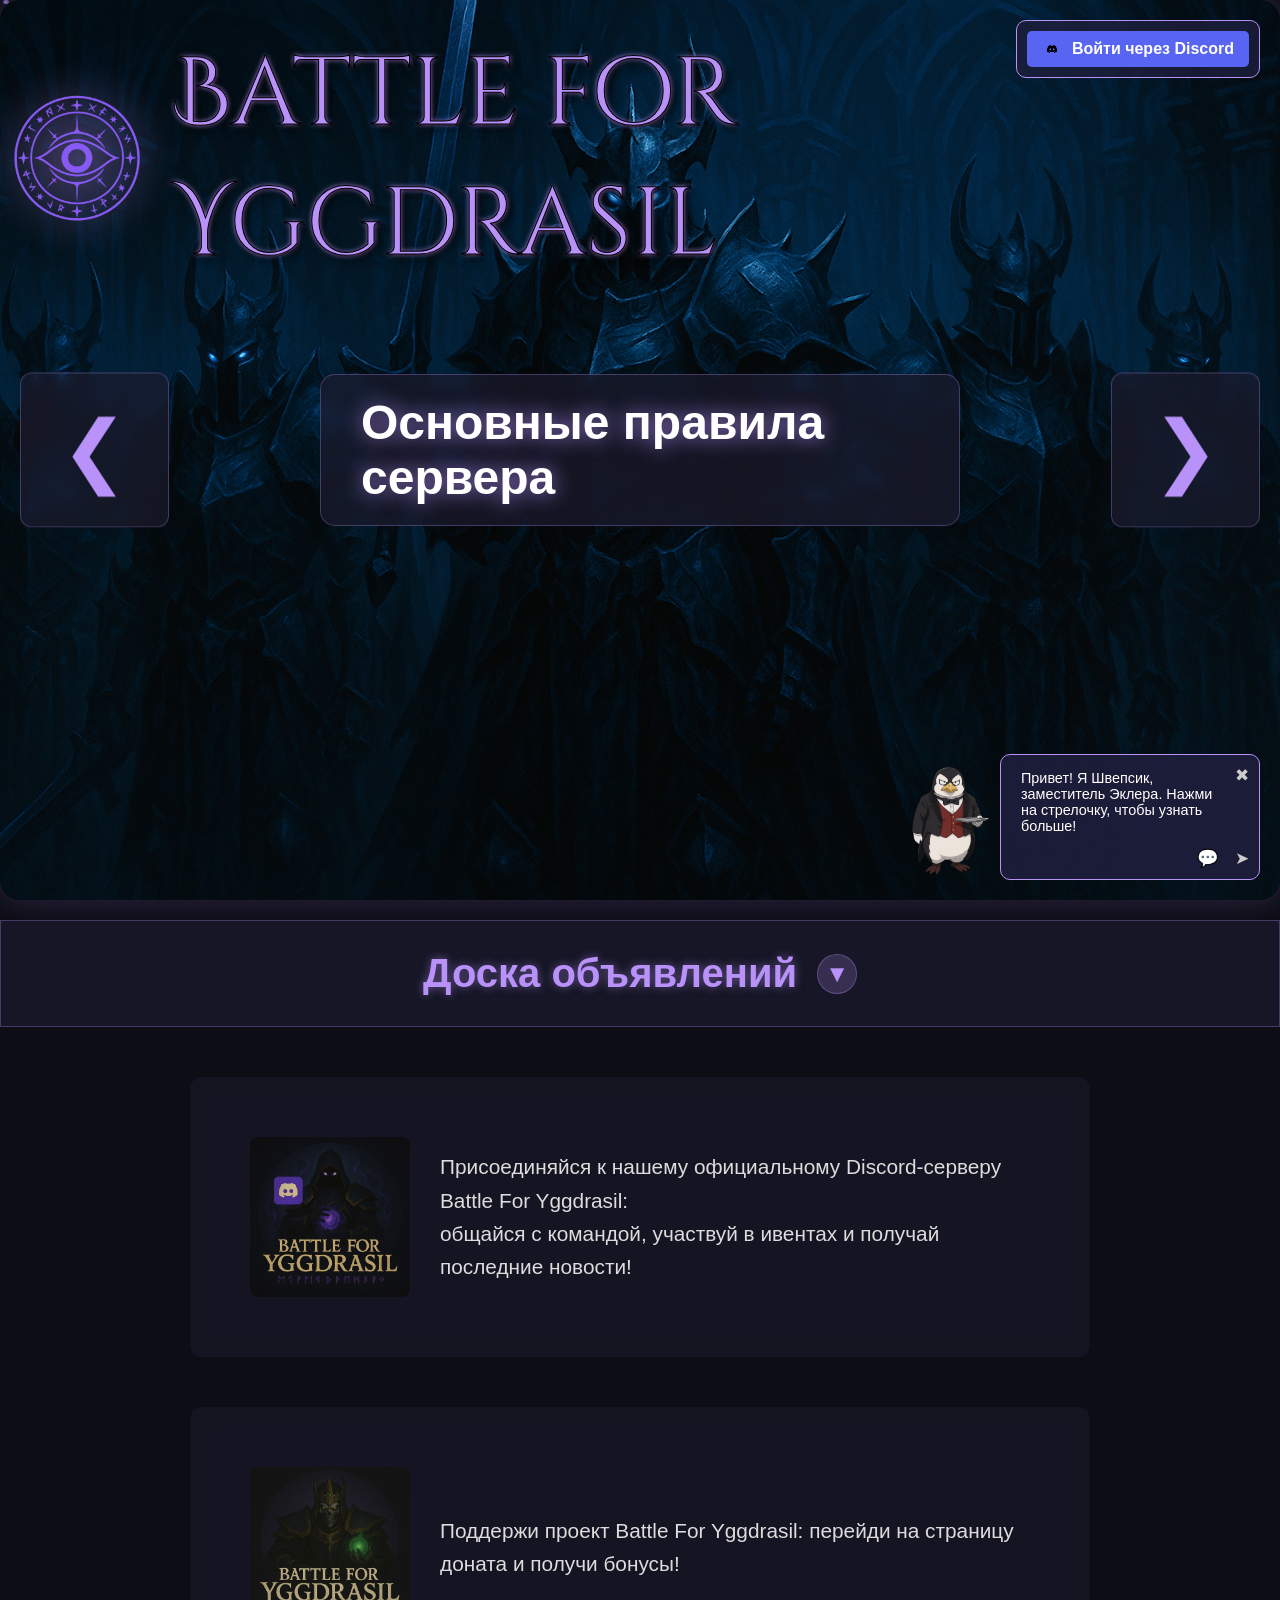
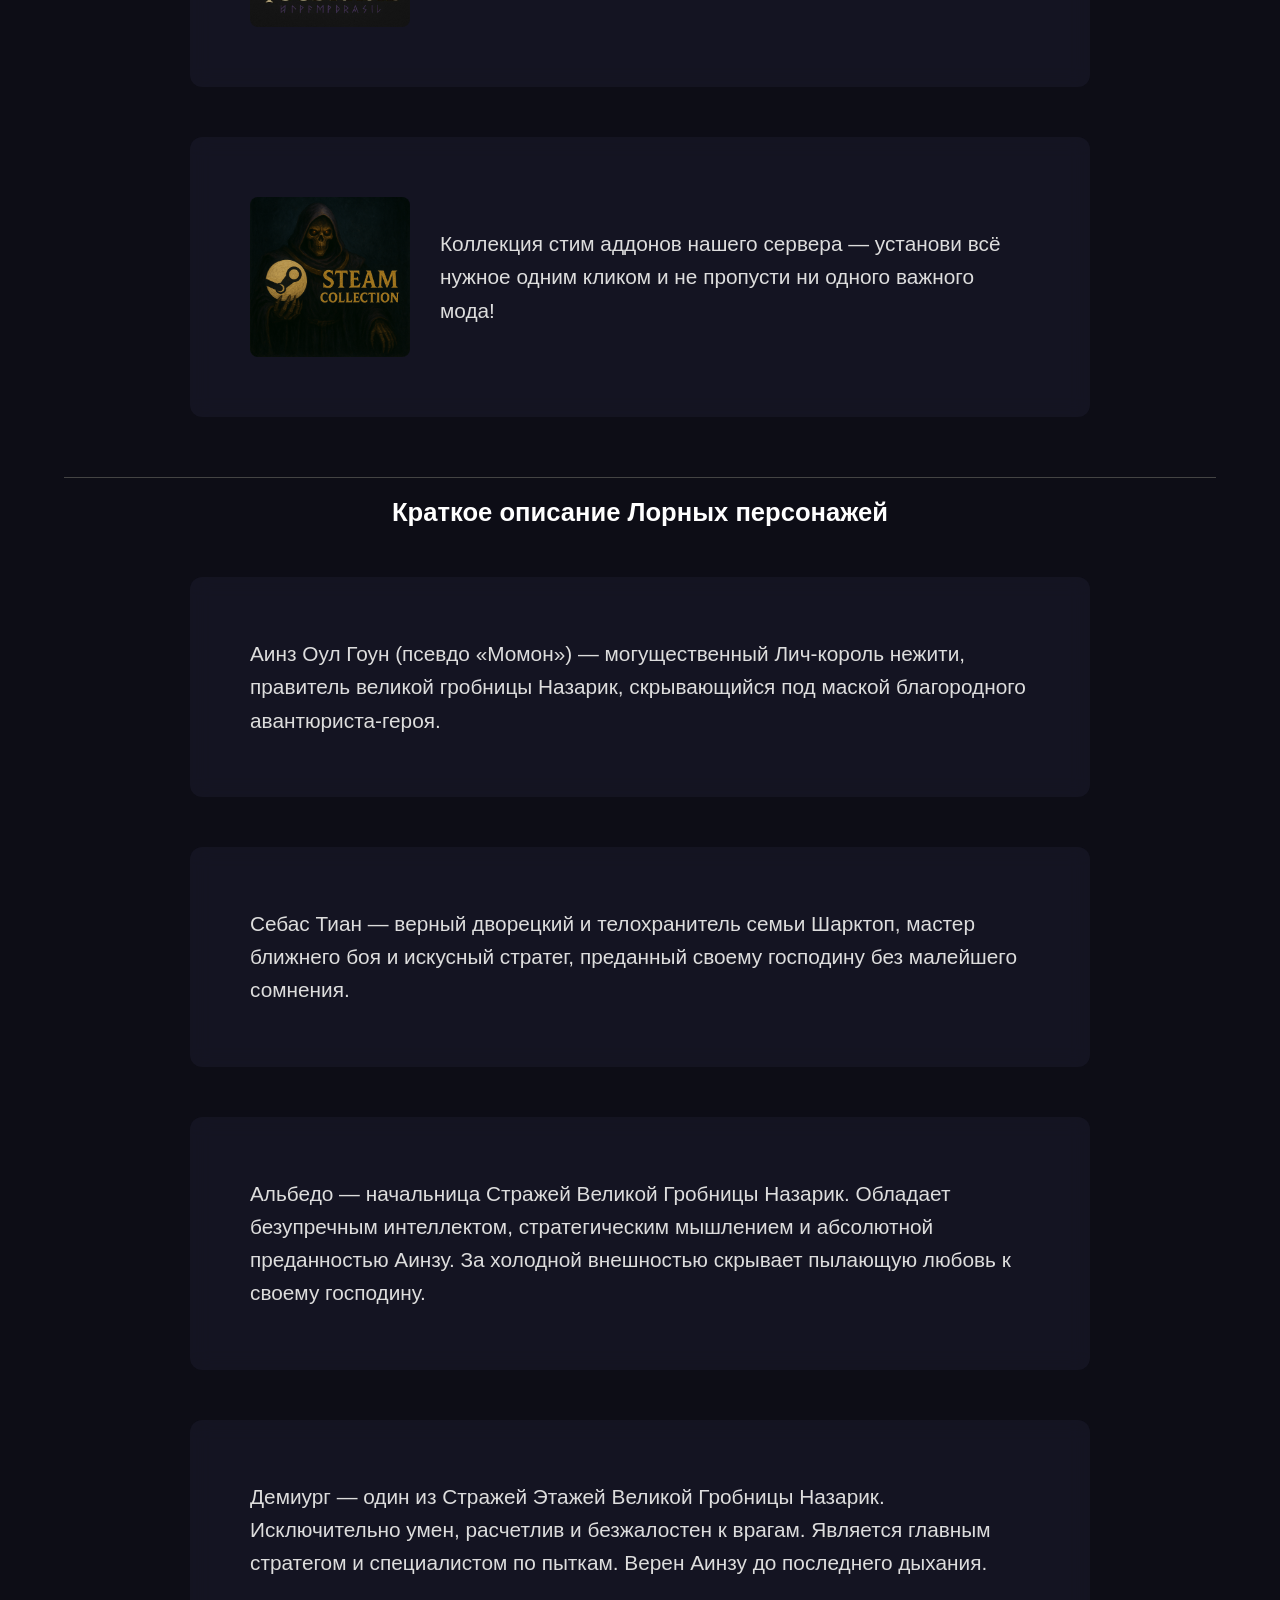
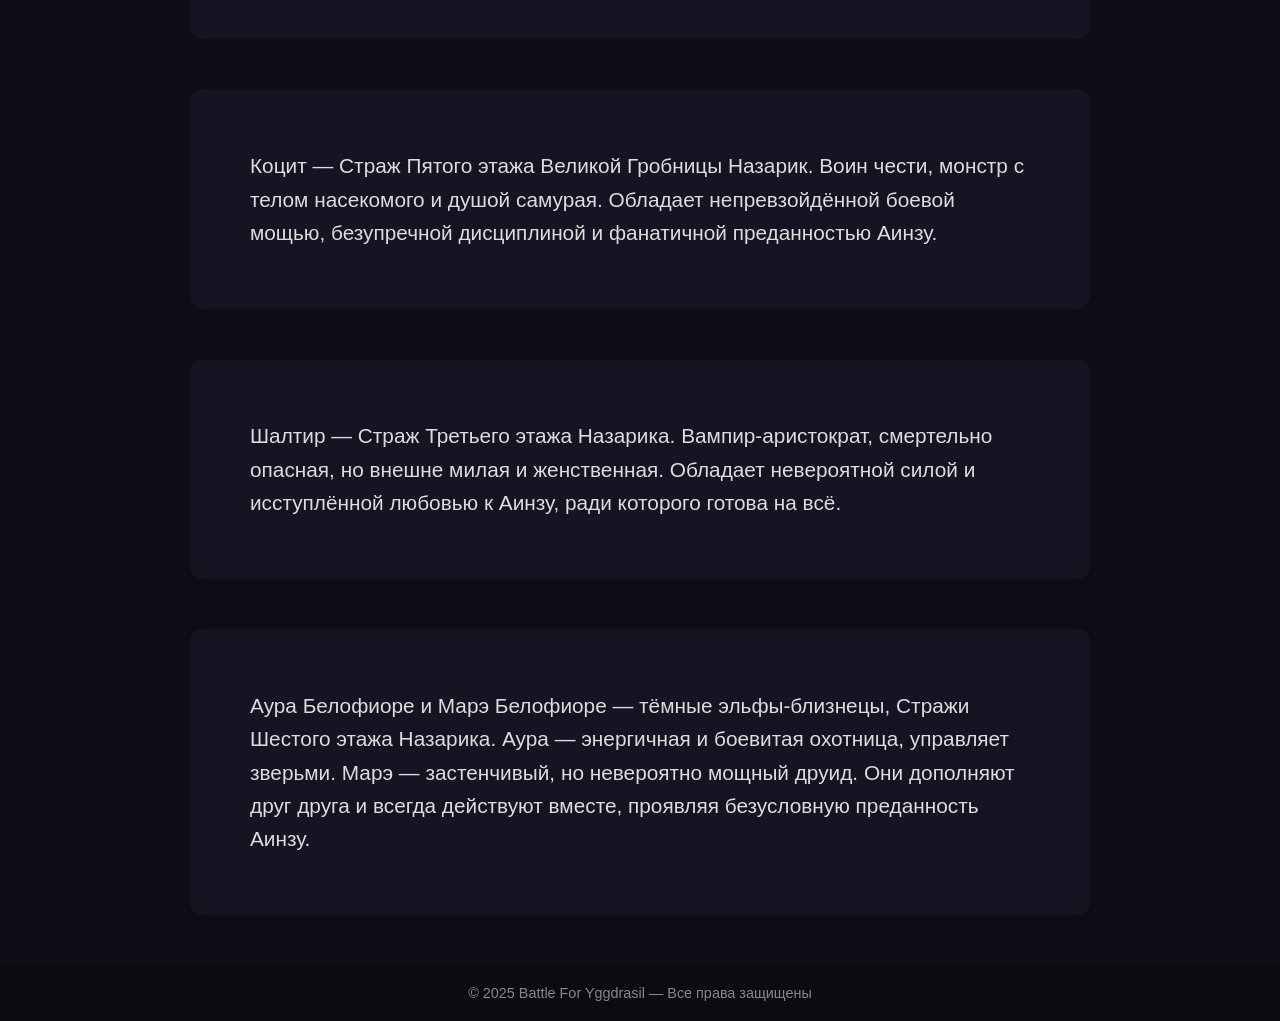
==== commit 56fbfaf8: "Update index.html" ====
--- a/index.html
+++ b/index.html
@@ -1928,7 +1928,7 @@
 <body>
   <div id="user-container">
     <a id="login-button" class="discord-button" style="cursor: pointer;">
-      <img src="discord_logo.jpg" alt="Discord" class="discord-logo">
+      <img src="discord_logotipo.png" alt="Discord" class="discord-logo">
       Войти через Discord
     </a>
     <div id="user-profile" style="display: none;">
@@ -2138,8 +2138,539 @@
   </div>
 </div>
 
-<script src="chat.js"></script>
-<script src="common.js"></script>
+<script>
+document.addEventListener('DOMContentLoaded', () => {
+  const container = document.getElementById("helper-container");
+  const img = document.getElementById("helper-img");
+  const dialog = document.getElementById("helper-dialog");
+  const closeBtn = document.getElementById("close-dialog");
+  const nextBtn = document.getElementById("next-phrase");
+  const toggleChatBtn = document.getElementById("toggle-chat");
+  const textBox = dialog.querySelector(".dialog-text");
+  const chatContainer = dialog.querySelector(".chat-container");
+  const chatMessages = dialog.querySelector(".chat-messages");
+  const chatInput = document.getElementById("chat-input");
+  const sendBtn = document.getElementById("send-message");
+
+  let phraseIndex = 0;
+  const phrases = [
+    "Нажми на слайды — это переходы по разделам.",
+    "Господин Эклер меня убьёт, я должен идти убираться.",
+    "Не забудь зайти на наш Discord сервер, там вы сможете найти новых друзей!",
+    "Поддержать проект можно нажав на панель с донатом.",
+    "Если есть вопросы или заметил неисправность, напиши мне в чате!"
+  ];
+
+  // Generate or retrieve unique client ID
+  let clientId = localStorage.getItem('clientId');
+  if (!clientId) {
+      clientId = 'user-' + Math.random().toString(36).substring(2, 15) + Math.random().toString(36).substring(2, 15);
+      localStorage.setItem('clientId', clientId);
+  }
+  console.log(`Client ID: ${clientId}`);
+
+  // WebSocket connection
+  let ws;
+
+  function connectWebSocket() {
+      ws = new WebSocket('wss://overlord-mmorp.onrender.com');
+
+      ws.onopen = () => {
+          console.log('WebSocket connected.');
+          // Send initial message with client ID
+          ws.send(JSON.stringify({ type: 'init', clientId: clientId }));
+      };
+
+      ws.onmessage = event => {
+          const data = JSON.parse(event.data);
+          if (data.type === 'message') {
+              // Если отправитель - поддержка (support), используем 'Администратор' как автора
+              const displayAuthor = data.sender === 'support' ? 'Администратор' : data.author;
+              addMessage(data.message, data.sender === 'support' ? 'bot' : data.sender, displayAuthor);
+          } else if (data.type === 'status') {
+              addMessage(data.message, 'bot');
+          } else if (data.type === 'error') {
+              addMessage(data.message, 'bot');
+              console.error('WebSocket error from server:', data.message);
+          }
+      };
+
+      ws.onclose = () => {
+          console.log('WebSocket disconnected. Attempting to reconnect in 5 seconds...');
+          setTimeout(connectWebSocket, 5000); // Reconnect on close
+      };
+
+      ws.onerror = error => {
+          console.error('WebSocket error:', error);
+          // Error handling, will usually trigger onclose
+      };
+  }
+
+  // Connect WebSocket when chat is toggled or page loads if chat was open
+  // For now, let's connect it on DOMContentLoaded, or when the chat is opened.
+  // It's better to connect when the chat is actually used to save resources.
+  // Let's connect when the user opens the chat for the first time.
+  
+  // Показываем Швепсика через 2 сек
+  if (!localStorage.getItem("hideShvepsik")) {
+    setTimeout(() => {
+      container.style.display = "flex";
+      container.style.opacity = "1";
+      container.style.pointerEvents = "auto";
+    }, 2000);
+  }
+
+  // Клик по Швепсику только открывает диалог, если скрыт
+  img.addEventListener("click", () => {
+    if (dialog.style.display === "none") {
+      dialog.style.display = "block";
+    }
+  });
+
+  // Крестик закрывает чат или весь диалог в зависимости от состояния
+  closeBtn.addEventListener("click", () => {
+    const isChatVisible = chatContainer.style.display !== "none";
+    
+    if (isChatVisible) {
+      // Если чат открыт - закрываем только чат
+      chatContainer.style.display = "none";
+      textBox.style.display = "block";
+      nextBtn.style.display = "block";
+      toggleChatBtn.style.display = "block";
+      toggleChatBtn.textContent = "💬";
+      if (dialog.classList.contains('expanded-chat')) {
+        dialog.classList.remove('expanded-chat');
+      }
+    } else {
+      // Если чат не открыт - закрываем весь диалог
+      dialog.style.display = "none";
+    }
+  });
+
+  // Стрелка листает подсказки
+  nextBtn.addEventListener("click", () => {
+    phraseIndex = (phraseIndex + 1) % phrases.length;
+    textBox.textContent = phrases[phraseIndex];
+  });
+
+  // Переключение чата
+  toggleChatBtn.addEventListener("click", () => {
+    const isChatVisible = chatContainer.style.display !== "none";
+    if (!isChatVisible) {
+      // Подключаем WebSocket при первом открытии чата
+      if (!ws) {
+        connectWebSocket();
+      }
+      // Show chat interface
+      chatContainer.style.display = "block";
+      textBox.style.display = "none";
+      nextBtn.style.display = "none";
+      toggleChatBtn.style.display = "none";
+      dialog.classList.add('expanded-chat');
+      
+      // Добавляем приветственное сообщение
+      addMessage('Добро пожаловать в чат поддержки! Здесь вы можете связаться с администрацией проекта.', 'bot');
+    }
+  });
+
+  // Отправка сообщения
+  function sendMessage() {
+    const message = chatInput.value.trim();
+    if (message && ws && ws.readyState === WebSocket.OPEN) {
+      addMessage(message, 'user');
+      ws.send(JSON.stringify({ type: 'chatMessage', clientId: clientId, message: message }));
+      chatInput.value = '';
+    } else if (!ws || ws.readyState !== WebSocket.OPEN) {
+      addMessage('Соединение с чатом не установлено. Пожалуйста, попробуйте позже.', 'bot');
+      // Пробуем переподключиться
+      connectWebSocket();
+    }
+  }
+
+  // Добавление сообщения в чат
+  function addMessage(text, type, author = null) {
+    const messageDiv = document.createElement('div');
+    messageDiv.className = `chat-message ${type}`;
+    let displayMessage = text;
+    if (author) {
+      displayMessage = `[${author}] ${text}`;
+    }
+    messageDiv.textContent = displayMessage;
+    chatMessages.appendChild(messageDiv);
+    chatMessages.scrollTop = chatMessages.scrollHeight;
+  }
+
+  sendBtn.addEventListener("click", sendMessage);
+  chatInput.addEventListener("keypress", (e) => {
+    if (e.key === "Enter") {
+      sendMessage();
+    }
+  });
+
+  // Автосмена фраз
+  setInterval(() => {
+    if (dialog.style.display !== "none" && chatContainer.style.display === "none") {
+      phraseIndex = (phraseIndex + 1) % phrases.length;
+      textBox.textContent = phrases[phraseIndex];
+    }
+  }, 7000);
+});
+</script>
+
+<script>
+ const container = document.querySelector('.flying-particles');
+    const PARTICLE_COUNT = 80;
+
+    for (let i = 0; i < PARTICLE_COUNT; i++) {
+      const p = document.createElement('span');
+
+      // случайная позиция по горизонтали
+      const x = Math.random() * 100; // в процентах
+      // задержка старта, чтобы не вылетали сразу все
+      const delay = Math.random() * 10; // в секундах
+      // длительность полёта (±20%)
+      const duration = 8 + Math.random() * 4; // сек
+
+      p.style.left = x + 'vw';
+      p.style.animationDuration = `${duration}s, ${4 + Math.random()*2}s`;
+      p.style.animationDelay = `${delay}s, ${delay}s`;
+
+      container.appendChild(p);
+    }
+</script>
+
+<script>
+document.addEventListener('DOMContentLoaded', () => {
+  // Анимация прогресса онлайн (1%)
+  const progress = 1;
+  const max = 100;
+  const path = document.querySelector('.semicircle-progress');
+  const length = 314; // длина дуги
+  const offset = length - (progress / max) * length;
+  if (path) path.style.strokeDashoffset = offset;
+});
+</script>
+
+<script>
+document.addEventListener('DOMContentLoaded', function() {
+  function updateSemicircles() {
+    const semicircleLeft = document.querySelector('.main-semicircle-left');
+    const semicircleRight = document.querySelector('.main-semicircle-right');
+    const announcementBoard = document.querySelector('.announcement-board');
+    const characterPanels = document.querySelector('.character-panel-container');
+    const slider = document.querySelector('.slider');
+    
+    if (!semicircleLeft || !semicircleRight || !announcementBoard || !characterPanels || !slider) return;
+
+    const boardRect = announcementBoard.getBoundingClientRect();
+    const characterRect = characterPanels.getBoundingClientRect();
+    const sliderRect = slider.getBoundingClientRect();
+    const viewportHeight = window.innerHeight;
+    
+    // Получаем позицию центра экрана
+    const centerY = viewportHeight / 2;
+    
+    // Определяем направление скролла
+    const scrollDirection = window.scrollY > (window.lastScrollY || 0) ? 'down' : 'up';
+    window.lastScrollY = window.scrollY;
+    
+    // Добавляем смещение для разных направлений скролла
+    const offset = scrollDirection === 'up' ? 300 : -150; // Увеличили смещение для обоих направлений
+    
+    // Проверяем, находится ли центр экрана между доской объявлений и описанием персонажей
+    const isInValidZone = centerY > (boardRect.bottom + offset) && centerY < (characterRect.top + offset);
+
+    // Вычисляем прогресс анимации для плавного появления/исчезновения
+    let progress = 0;
+    
+    if (isInValidZone) {
+      // Вычисляем, насколько близко мы к границам зоны
+      const distanceToBoard = centerY - (boardRect.bottom + offset);
+      const distanceToCharacters = (characterRect.top + offset) - centerY;
+      const minDistance = Math.min(distanceToBoard, distanceToCharacters);
+      const maxDistance = 200; // Максимальное расстояние для анимации
+      
+      // Если скроллим вниз и близко к концу, уменьшаем прогресс
+      if (scrollDirection === 'down' && distanceToCharacters < maxDistance) {
+        progress = Math.min(distanceToCharacters / maxDistance, 1);
+      } else {
+        progress = Math.min(minDistance / maxDistance, 1);
+      }
+    }
+
+    if (isInValidZone) {
+      // Если в допустимой зоне, показываем панели с плавной анимацией
+      semicircleLeft.classList.remove('hide');
+      semicircleRight.classList.remove('hide');
+      semicircleLeft.style.opacity = progress;
+      semicircleRight.style.opacity = progress;
+      semicircleLeft.style.transform = `translateY(-50%) translateX(${-50 * (1 - progress)}px)`;
+      semicircleRight.style.transform = `translateY(-50%) translateX(${50 * (1 - progress)}px)`;
+    } else {
+      // Если вне допустимой зоны, скрываем панели
+      semicircleLeft.classList.add('hide');
+      semicircleRight.classList.add('hide');
+    }
+  }
+
+  // Добавляем обработчики событий
+  window.addEventListener('scroll', updateSemicircles);
+  window.addEventListener('resize', updateSemicircles);
+  
+  // Инициализация при загрузке
+  updateSemicircles();
+});
+</script>
+
+<script>
+// Announcement Board Animation & Loading
+document.addEventListener('DOMContentLoaded', function() {
+  const board = document.querySelector('.announcement-board');
+  const header = document.querySelector('.announcement-header');
+  const announcementContainer = document.querySelector('.announcement-container');
+  let announcementsData = [];
+  let currentIndex = 0;
+  let isAutoPlaying = false;
+  let autoPlayTimeout;
+  let transitionTimeout;
+
+  // Function to fetch announcements from the server
+  async function fetchAnnouncements() {
+    try {
+      const response = await fetch('https://overlord-mmorp.onrender.com/api/announcements');
+      if (!response.ok) {
+        throw new Error(`HTTP error! status: ${response.status}`);
+      }
+      announcementsData = await response.json();
+      console.log('Fetched announcements:', announcementsData);
+      renderAnnouncements();
+      // Reset and start autoplay if announcements are loaded
+      if (announcementsData.length > 0) {
+        isAutoPlaying = true;
+        startAutoPlay();
+      } else {
+        // If no announcements, show a default message or hide the board
+        announcementContainer.innerHTML = '<div class="announcement-panel active"><div class="announcement-content"><h3>Нет текущих объявлений</h3><p>Скоро здесь появятся новые объявления!</p></div></div>';
+      }
+    } catch (error) {
+      console.error('Error fetching announcements:', error);
+      announcementContainer.innerHTML = '<div class="announcement-panel active"><div class="announcement-content"><h3>Ошибка загрузки объявлений</h3><p>Пожалуйста, попробуйте обновить страницу.</p></div></div>';
+    }
+  }
+
+  // Function to render announcements dynamically
+  function renderAnnouncements() {
+    announcementContainer.innerHTML = ''; // Clear existing content
+    if (announcementsData.length === 0) return;
+
+    announcementsData.forEach((announcement, index) => {
+      const panel = document.createElement('div');
+      panel.className = 'announcement-panel';
+      panel.dataset.index = index;
+
+      let imageHtml = '';
+      if (announcement.imageUrl) {
+        imageHtml = `<img src="${announcement.imageUrl}" alt="${announcement.title}">`;
+      }
+
+      panel.innerHTML = `
+        ${imageHtml}
+        <div class="announcement-content">
+          <h3>${announcement.title}</h3>
+          <p>${announcement.content}</p>
+        </div>
+      `;
+      announcementContainer.appendChild(panel);
+    });
+    updatePanels(); // Apply initial active/prev classes
+  }
+
+  function updatePanels() {
+    const panels = announcementContainer.querySelectorAll('.announcement-panel');
+    if (panels.length === 0) return;
+
+    panels.forEach((panel, index) => {
+      panel.classList.remove('active', 'prev', 'prev2', 'prev3');
+      panel.style.zIndex = 1; // Reset z-index
+      panel.style.opacity = 0;
+      panel.style.transform = 'translateX(150%)';
+
+      // Убираем скролл у всех панелей
+      const content = panel.querySelector('.announcement-content');
+      if (content) {
+        content.classList.remove('scrollable');
+      }
+
+      if (index === currentIndex) {
+        panel.classList.add('active');
+        panel.style.zIndex = 4;
+        panel.style.opacity = 1;
+        panel.style.transform = 'translateX(-50%)';
+        
+        // Добавляем скролл только для активной панели, если контент не помещается
+        const activeContent = panel.querySelector('.announcement-content');
+        if (activeContent && activeContent.scrollHeight > activeContent.clientHeight) {
+          activeContent.classList.add('scrollable');
+        }
+      } else if (index === (currentIndex + 1) % panels.length) {
+        panel.classList.add('prev');
+        panel.style.zIndex = 3;
+        panel.style.opacity = 0.7;
+        panel.style.transform = 'translateX(calc(-50% + 30%))';
+      } else if (index === (currentIndex + 2) % panels.length) {
+        panel.classList.add('prev2');
+        panel.style.zIndex = 2;
+        panel.style.opacity = 0.4;
+        panel.style.transform = 'translateX(calc(-50% + 60%))';
+      } else if (index === (currentIndex + 3) % panels.length) {
+        panel.classList.add('prev3');
+        panel.style.zIndex = 1;
+        panel.style.opacity = 0.1;
+        panel.style.transform = 'translateX(calc(-50% + 90%))';
+      }
+    });
+  }
+
+  function nextPanel() {
+    if (announcementsData.length === 0) return;
+    currentIndex = (currentIndex + 1) % announcementsData.length;
+    updatePanels();
+  }
+
+  function startAutoPlay() {
+    if (autoPlayTimeout) clearTimeout(autoPlayTimeout);
+    if (announcementsData.length > 1) { // Only auto-play if there's more than one announcement
+        autoPlayTimeout = setTimeout(() => {
+            nextPanel();
+            startAutoPlay();
+        }, 8000);
+    }
+  }
+
+  header.addEventListener('click', () => {
+    board.classList.toggle('expanded');
+    // Stop autoplay when expanded, restart when collapsed
+    if (board.classList.contains('expanded')) {
+      if (autoPlayTimeout) clearTimeout(autoPlayTimeout);
+      isAutoPlaying = false;
+    } else {
+      isAutoPlaying = true;
+      startAutoPlay();
+    }
+  });
+
+  // Add click listener to the container to handle clicks on panels themselves
+  announcementContainer.addEventListener('click', (e) => {
+    const clickedPanel = e.target.closest('.announcement-panel');
+    if (clickedPanel) {
+      const clickedIndex = parseInt(clickedPanel.dataset.index);
+      
+      // Останавливаем автопрокрутку при клике
+      if (autoPlayTimeout) clearTimeout(autoPlayTimeout);
+      isAutoPlaying = false;
+
+      // Устанавливаем текущий индекс
+      currentIndex = clickedIndex;
+      updatePanels();
+
+      // Запускаем таймер на 10 секунд
+      setTimeout(() => {
+        // Возвращаем автопрокрутку
+        isAutoPlaying = true;
+        startAutoPlay();
+      }, 10000);
+    }
+  });
+
+  // Initial fetch and render
+  fetchAnnouncements();
+  // Remove old static initialization of showEachAnnouncement as we handle it dynamically
+});
+
+</script>
+    <script src="common.js"></script>
+
+  <script>
+    document.addEventListener('DOMContentLoaded', () => {
+      const loginButton = document.getElementById('login-button');
+      const userProfile = document.getElementById('user-profile');
+      const userName = document.getElementById('user-name');
+      const userAvatar = document.getElementById('user-avatar');
+      const userStatus = document.getElementById('user-status');
+      const logoutButton = document.getElementById('logout-button');
+
+      const statuses = [
+        "Бравый гном", "Трусливый маг", "Загадочный эльф", "Могучий орк",
+        "Хитрый гоблин", "Спящий дракон", "Начинающий герой", "Король тыкв",
+        "Потерянный во времени", "Мастер над монетой"
+      ];
+
+      // Функция для получения случайного статуса
+      const getRandomStatus = () => statuses[Math.floor(Math.random() * statuses.length)];
+
+      // Функция для обновления UI
+      const updateUI = (user) => {
+        if (user) {
+          loginButton.style.display = 'none';
+          userProfile.style.display = 'flex';
+          userName.textContent = user.username;
+          userAvatar.src = `https://cdn.discordapp.com/avatars/${user.id}/${user.avatar}.png`;
+          
+          // Проверяем, есть ли сохраненный статус, иначе генерируем новый
+          let savedStatus = localStorage.getItem(`user-status-${user.id}`);
+          if (!savedStatus) {
+            savedStatus = getRandomStatus();
+            localStorage.setItem(`user-status-${user.id}`, savedStatus);
+          }
+          userStatus.textContent = savedStatus;
+
+        } else {
+          loginButton.style.display = 'flex';
+          userProfile.style.display = 'none';
+        }
+      };
+
+      loginButton.addEventListener('click', () => {
+        const width = 600, height = 750;
+        const left = (window.screen.width / 2) - (width / 2);
+        const top = (window.screen.height / 2) - (height / 2);
+        const authUrl = '/auth/discord';
+        const authWindow = window.open(authUrl, 'discordAuth', `width=${width},height=${height},top=${top},left=${left}`);
+        if (window.focus) {
+            authWindow.focus();
+        }
+      });
+      
+      window.addEventListener('message', (event) => {
+        if (event.data && event.data.type === 'authSuccess') {
+            updateUI(event.data.user);
+        }
+      });
+
+      fetch('/auth/session')
+        .then(res => res.json())
+        .then(data => {
+          if (data.authenticated && data.user) {
+            updateUI(data.user);
+          } else {
+            updateUI(null);
+          }
+        })
+        .catch(() => updateUI(null));
+
+      logoutButton.addEventListener('click', () => {
+        fetch('/auth/logout', { method: 'POST' })
+          .then(() => {
+             const profileAvatarSrc = userAvatar.src;
+             const idFromAvatar = profileAvatarSrc.split('/')[4];
+             if(idFromAvatar) {
+                localStorage.removeItem(`user-status-${idFromAvatar}`);
+             }
+            window.location.href = '/';
+          });
+      });
+    });
+  </script>
 
 </body>
 </html>
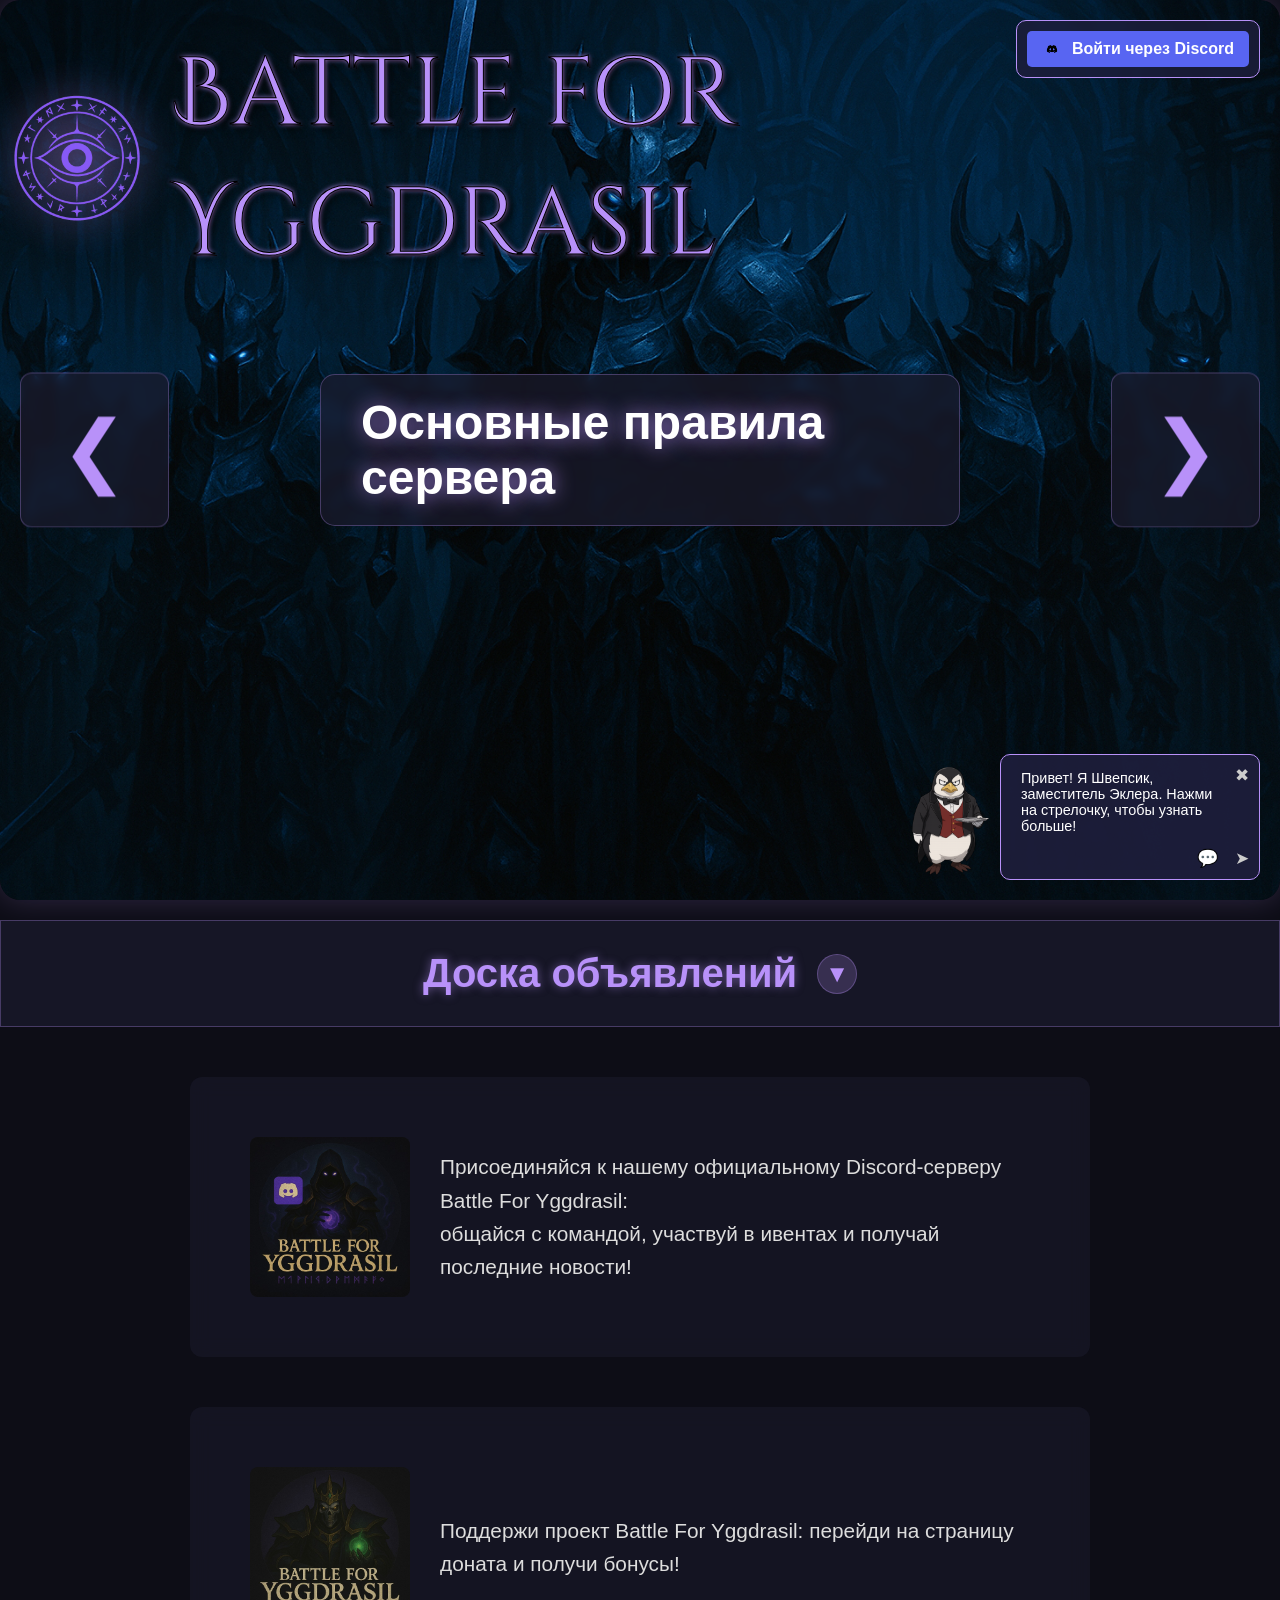
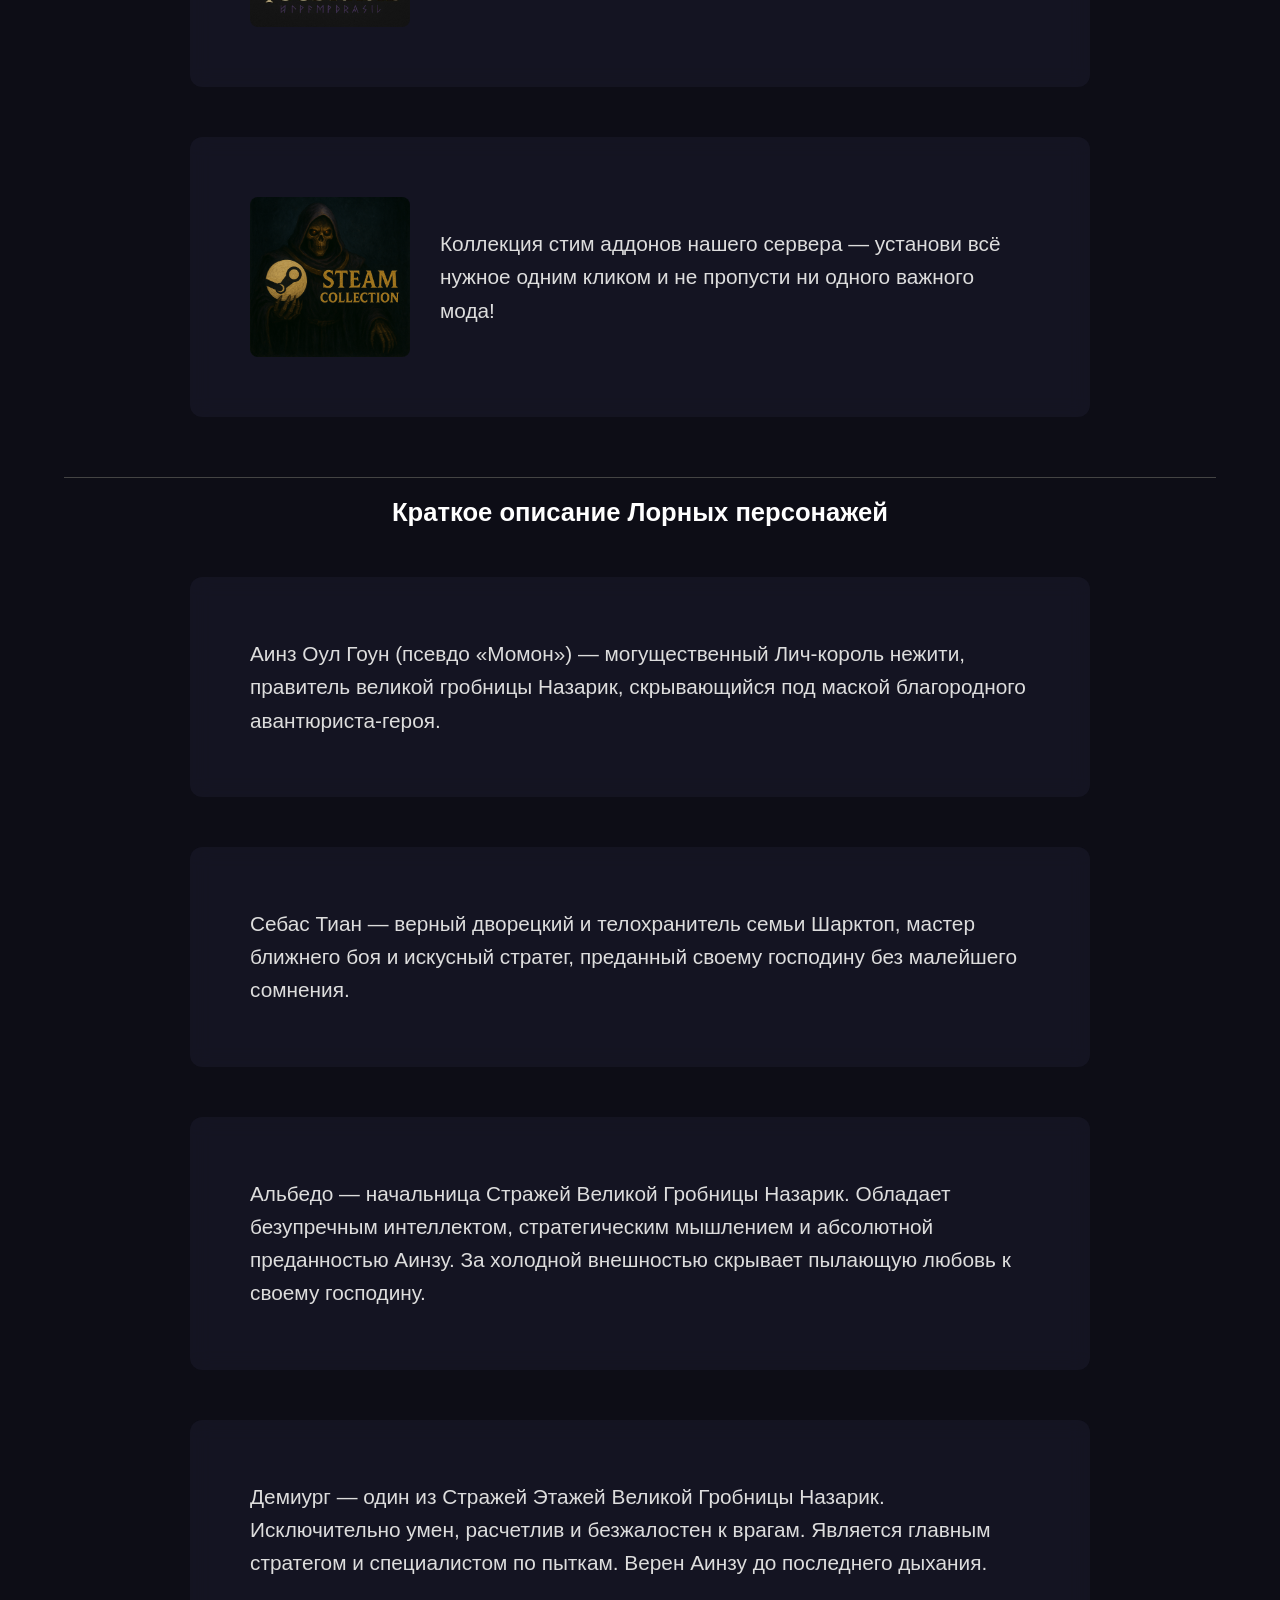
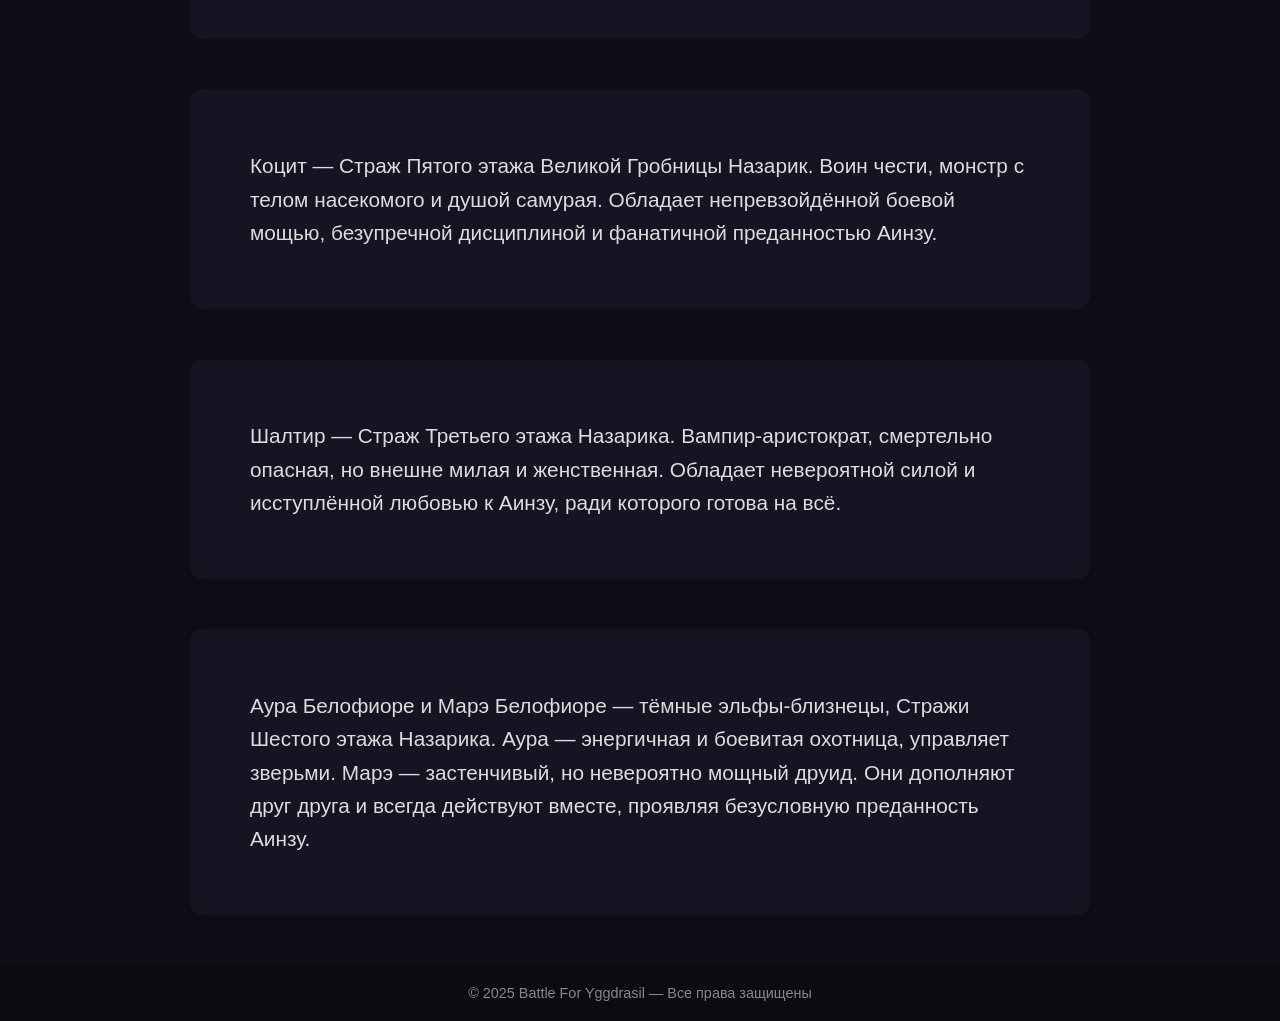
==== commit 1346f6be: "Update index.html" ====
--- a/index.html
+++ b/index.html
@@ -8,6 +8,134 @@
   <link href="https://fonts.googleapis.com/css2?family=Cinzel+Decorative:wght@700&display=swap" rel="stylesheet">
   <style>
     * { box-sizing: border-box; margin: 0; padding: 0; }
+    
+    /* Preloader Styles */
+    #preloader {
+      position: fixed;
+      top: 0;
+      left: 0;
+      width: 100%;
+      height: 100%;
+      background: rgba(0, 0, 0, 0.8);
+      backdrop-filter: blur(10px);
+      z-index: 9999;
+      display: flex;
+      align-items: center;
+      justify-content: center;
+      transition: opacity 0.5s ease, visibility 0.5s ease;
+    }
+
+    #preloader.hidden {
+      opacity: 0;
+      visibility: hidden;
+    }
+
+    .preloader-content {
+      position: relative;
+      width: 100%;
+      height: 100%;
+      display: flex;
+      align-items: center;
+      justify-content: center;
+    }
+
+    .preloader-image {
+      position: absolute;
+      right: 0;
+      top: 50%;
+      transform: translateY(-50%);
+      height: 100vh;
+      width: auto;
+      z-index: 2;
+      object-fit: contain;
+    }
+
+    .preloader-panel {
+      background: linear-gradient(135deg, rgba(88, 28, 135, 0.9), rgba(59, 130, 246, 0.9));
+      backdrop-filter: blur(15px);
+      border: 2px solid rgba(184, 145, 249, 0.5);
+      border-radius: 20px;
+      padding: 40px 60px;
+      text-align: center;
+      box-shadow: 0 20px 40px rgba(0, 0, 0, 0.3);
+      z-index: 3;
+      position: relative;
+      transform: translateX(-300px) translateY(-100px);
+    }
+
+    .preloader-title {
+      font-family: 'Cinzel Decorative', serif;
+      font-size: 2.5em;
+      color: #fff;
+      margin-bottom: 30px;
+      text-shadow: 0 0 20px rgba(184, 145, 249, 0.8);
+    }
+
+    .preloader-subtitle {
+      font-size: 1.2em;
+      color: rgba(255, 255, 255, 0.8);
+      margin-bottom: 40px;
+    }
+
+    .progress-container {
+      width: 400px;
+      height: 20px;
+      background: rgba(0, 0, 0, 0.3);
+      border-radius: 10px;
+      overflow: hidden;
+      margin: 0 auto 20px;
+      border: 1px solid rgba(184, 145, 249, 0.3);
+    }
+
+    .progress-bar {
+      height: 100%;
+      background: linear-gradient(90deg, #b891f9, #3b82f6, #8b5cf6);
+      border-radius: 10px;
+      width: 0%;
+      transition: width 0.3s ease;
+      position: relative;
+      overflow: hidden;
+    }
+
+    .progress-bar::after {
+      content: '';
+      position: absolute;
+      top: 0;
+      left: -100%;
+      width: 100%;
+      height: 100%;
+      background: linear-gradient(90deg, transparent, rgba(255, 255, 255, 0.4), transparent);
+      animation: shimmer 2s infinite;
+    }
+
+    @keyframes shimmer {
+      0% { left: -100%; }
+      100% { left: 100%; }
+    }
+
+    .progress-text {
+      font-size: 1.1em;
+      color: #fff;
+      font-weight: bold;
+    }
+
+    .loading-dots {
+      display: inline-block;
+      animation: dots 1.5s infinite;
+    }
+
+    @keyframes dots {
+      0%, 20% { content: ''; }
+      40% { content: '.'; }
+      60% { content: '..'; }
+      80%, 100% { content: '...'; }
+    }
+
+    .loading-dots::after {
+      content: '';
+      animation: dots 1.5s infinite;
+    }
+
     body {
       font-family: 'Roboto', sans-serif;
       background-color: #0d0d16;
@@ -1926,6 +2054,21 @@
 
 </head>
 <body>
+  <!-- Preloader -->
+  <div id="preloader">
+    <div class="preloader-content">
+      <img src="ainzahuel.png" alt="Ainz" class="preloader-image">
+      <div class="preloader-panel">
+        <h1 class="preloader-title">Battle For Yggdrasil</h1>
+        <p class="preloader-subtitle">Загрузка мира<span class="loading-dots"></span></p>
+        <div class="progress-container">
+          <div class="progress-bar" id="progress-bar"></div>
+        </div>
+        <div class="progress-text" id="progress-text">0%</div>
+      </div>
+    </div>
+  </div>
+
   <div id="user-container">
     <a id="login-button" class="discord-button" style="cursor: pointer;">
       <img src="discord_logotipo.png" alt="Discord" class="discord-logo">
@@ -2672,5 +2815,86 @@
     });
   </script>
 
+  <!-- Preloader Script -->
+  <script>
+    // Засекаем время начала загрузки
+    const loadStartTime = performance.now();
+    
+    // Глобальная переменная для аудио
+    let welcomeAudio = null;
+    let audioPlayed = false;
+    
+    // Функция для воспроизведения аудио
+    function playWelcomeAudio() {
+      if (!audioPlayed && welcomeAudio) {
+        welcomeAudio.play().then(() => {
+          audioPlayed = true;
+        }).catch(e => {
+          console.log('Ошибка воспроизведения аудио:', e);
+        });
+      }
+    }
+    
+    // Обработчик клика для воспроизведения аудио
+    function handleFirstClick() {
+      playWelcomeAudio();
+      document.removeEventListener('click', handleFirstClick);
+    }
+    
+    document.addEventListener('DOMContentLoaded', () => {
+      const preloader = document.getElementById('preloader');
+      const progressBar = document.getElementById('progress-bar');
+      const progressText = document.getElementById('progress-text');
+      
+      // Создаем аудио элемент для welcome.wav
+      welcomeAudio = new Audio('welcome.wav');
+      welcomeAudio.volume = 0.30; // Громкость 30%
+      
+      // Проверяем время загрузки
+      const loadTime = performance.now() - loadStartTime;
+      const isFastLoad = loadTime < 500; // Если загрузка меньше 500мс, считаем быстрой
+      
+      // Если загрузка была быстрой (из кеша), скрываем прелоадер сразу
+      if (isFastLoad) {
+        preloader.style.display = 'none';
+        // Добавляем обработчик клика для воспроизведения аудио
+        document.addEventListener('click', handleFirstClick);
+        return;
+      }
+      
+      let progress = 0;
+      const targetProgress = 100;
+      const duration = 3000; // 3 секунды на загрузку
+      const interval = 50; // Обновление каждые 50мс
+      const increment = (targetProgress / (duration / interval));
+      
+      const loadingInterval = setInterval(() => {
+        progress += increment;
+        
+        if (progress >= targetProgress) {
+          progress = targetProgress;
+          clearInterval(loadingInterval);
+          
+          // Обновляем прогресс бар
+          progressBar.style.width = progress + '%';
+          progressText.textContent = Math.round(progress) + '%';
+          
+          // Скрываем прелоадер
+          setTimeout(() => {
+            preloader.classList.add('hidden');
+            
+            // Добавляем обработчик клика для воспроизведения аудио
+            document.addEventListener('click', handleFirstClick);
+            
+          }, 500);
+        } else {
+          // Обновляем прогресс бар
+          progressBar.style.width = progress + '%';
+          progressText.textContent = Math.round(progress) + '%';
+        }
+      }, interval);
+    });
+  </script>
+
 </body>
 </html>
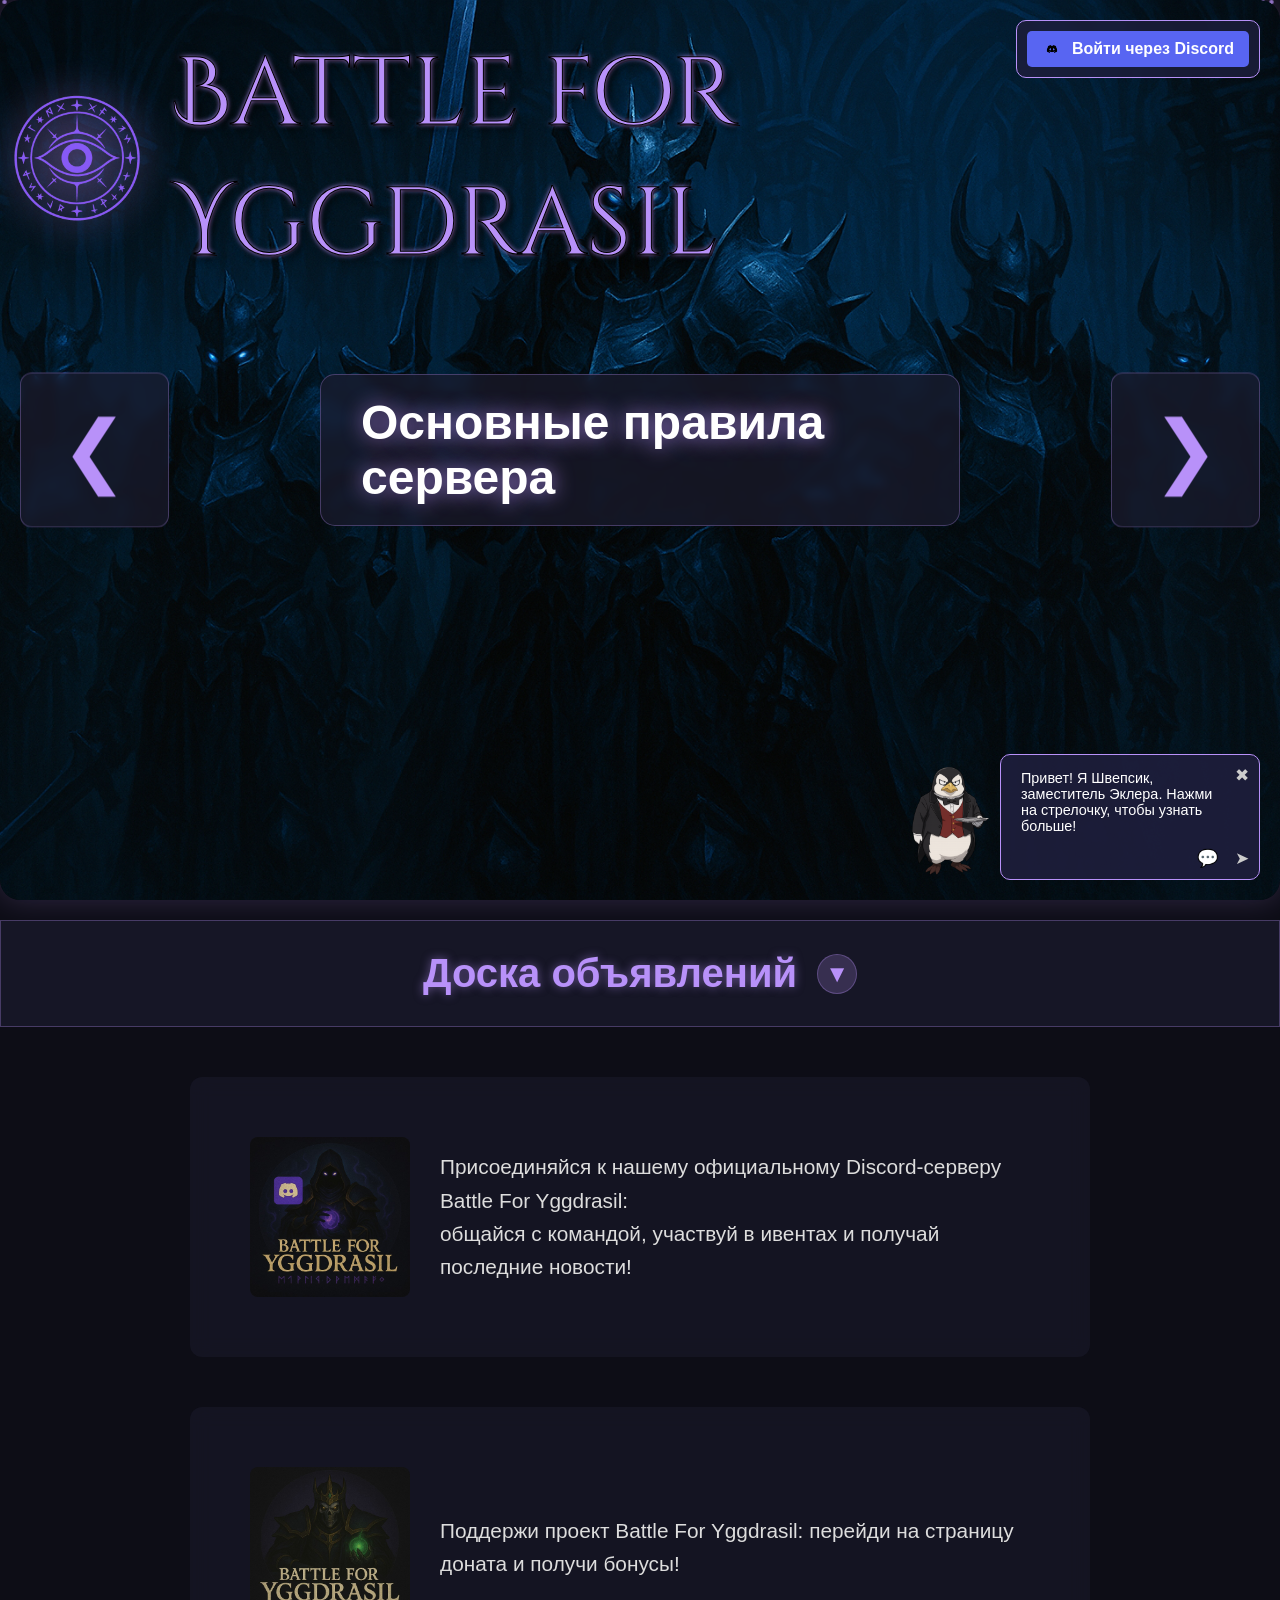
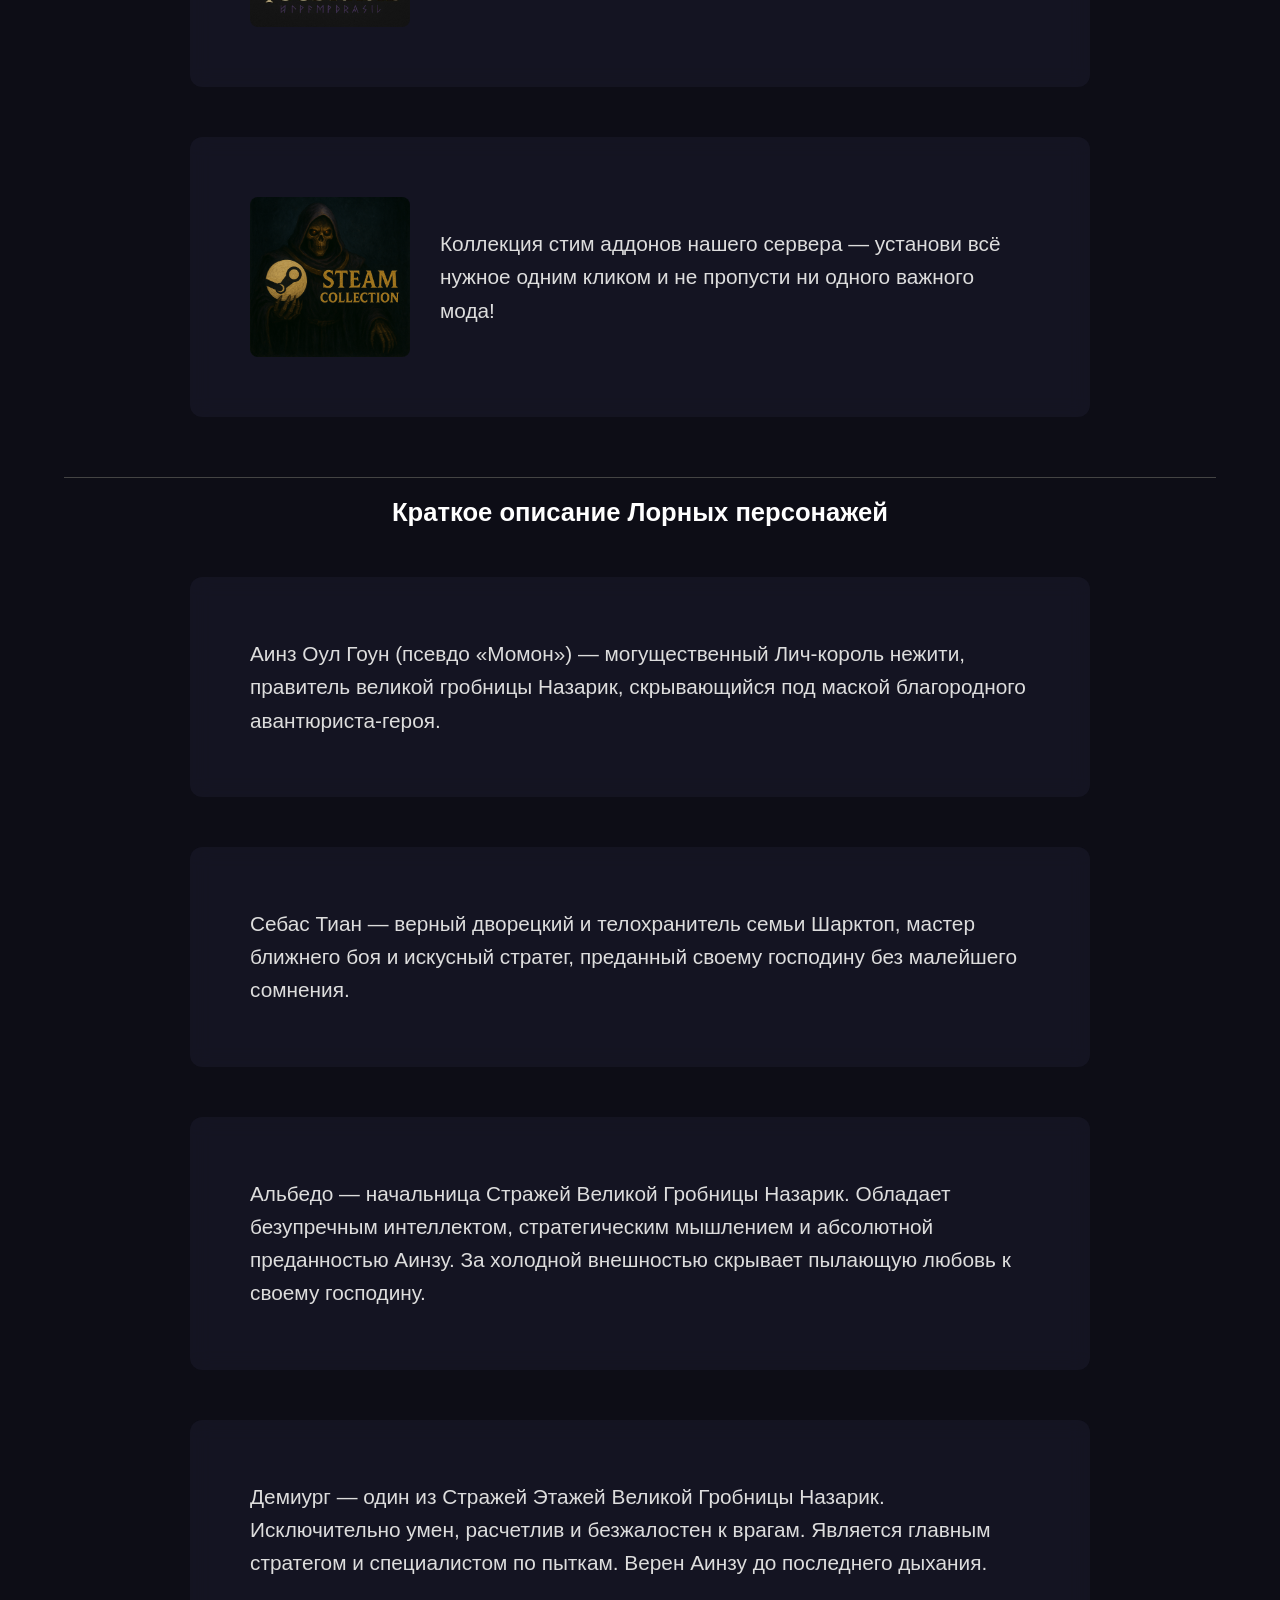
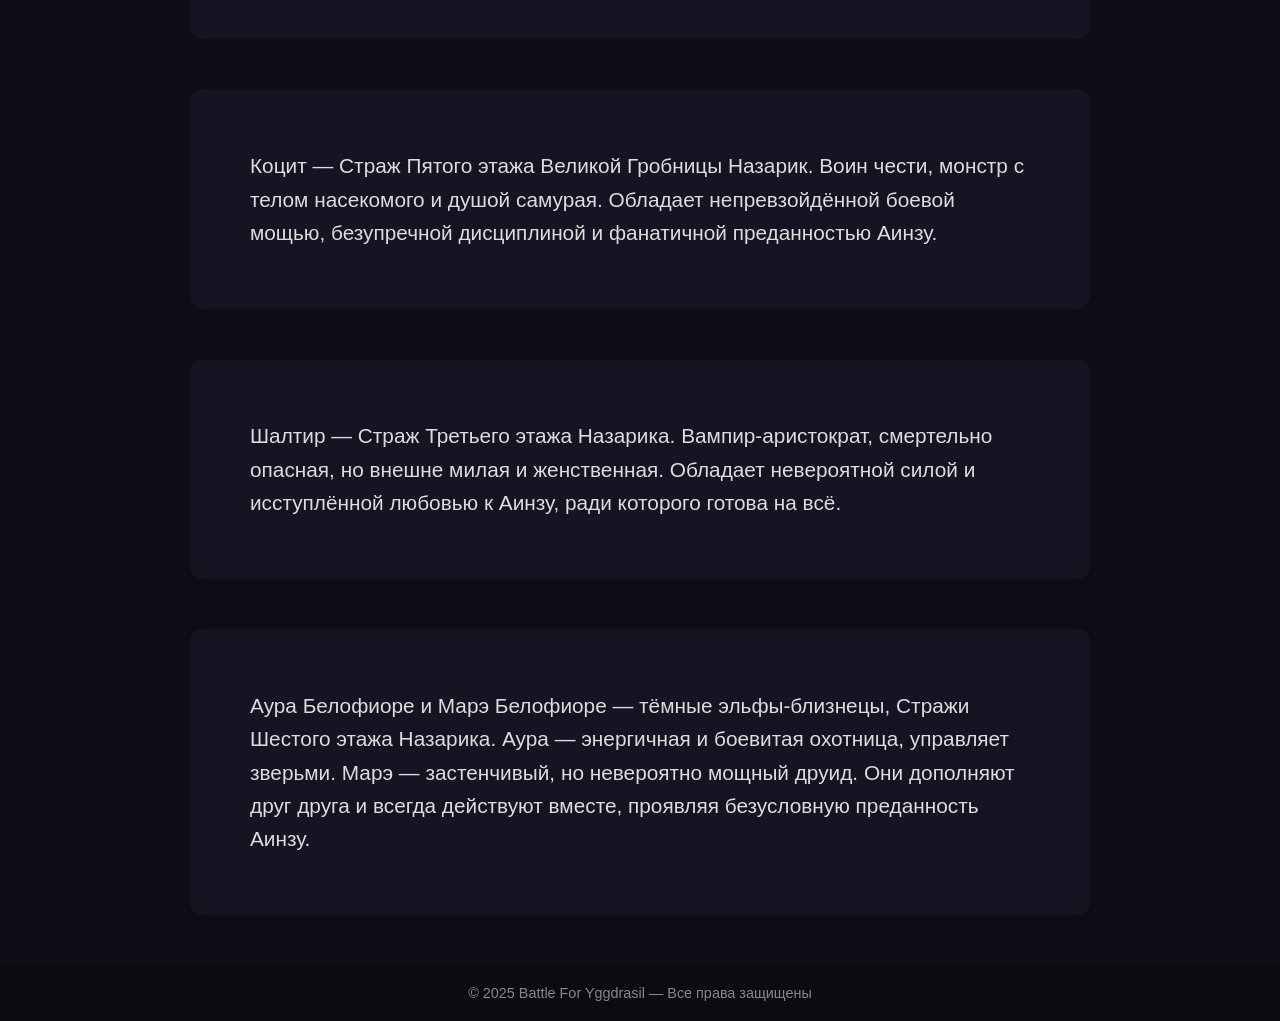
==== commit 3df94f40: "Update index.html" ====
--- a/index.html
+++ b/index.html
@@ -2864,7 +2864,7 @@
       
       let progress = 0;
       const targetProgress = 100;
-      const duration = 3000; // 3 секунды на загрузку
+      const duration = 5000; // 5 секунд на загрузку
       const interval = 50; // Обновление каждые 50мс
       const increment = (targetProgress / (duration / interval));
       
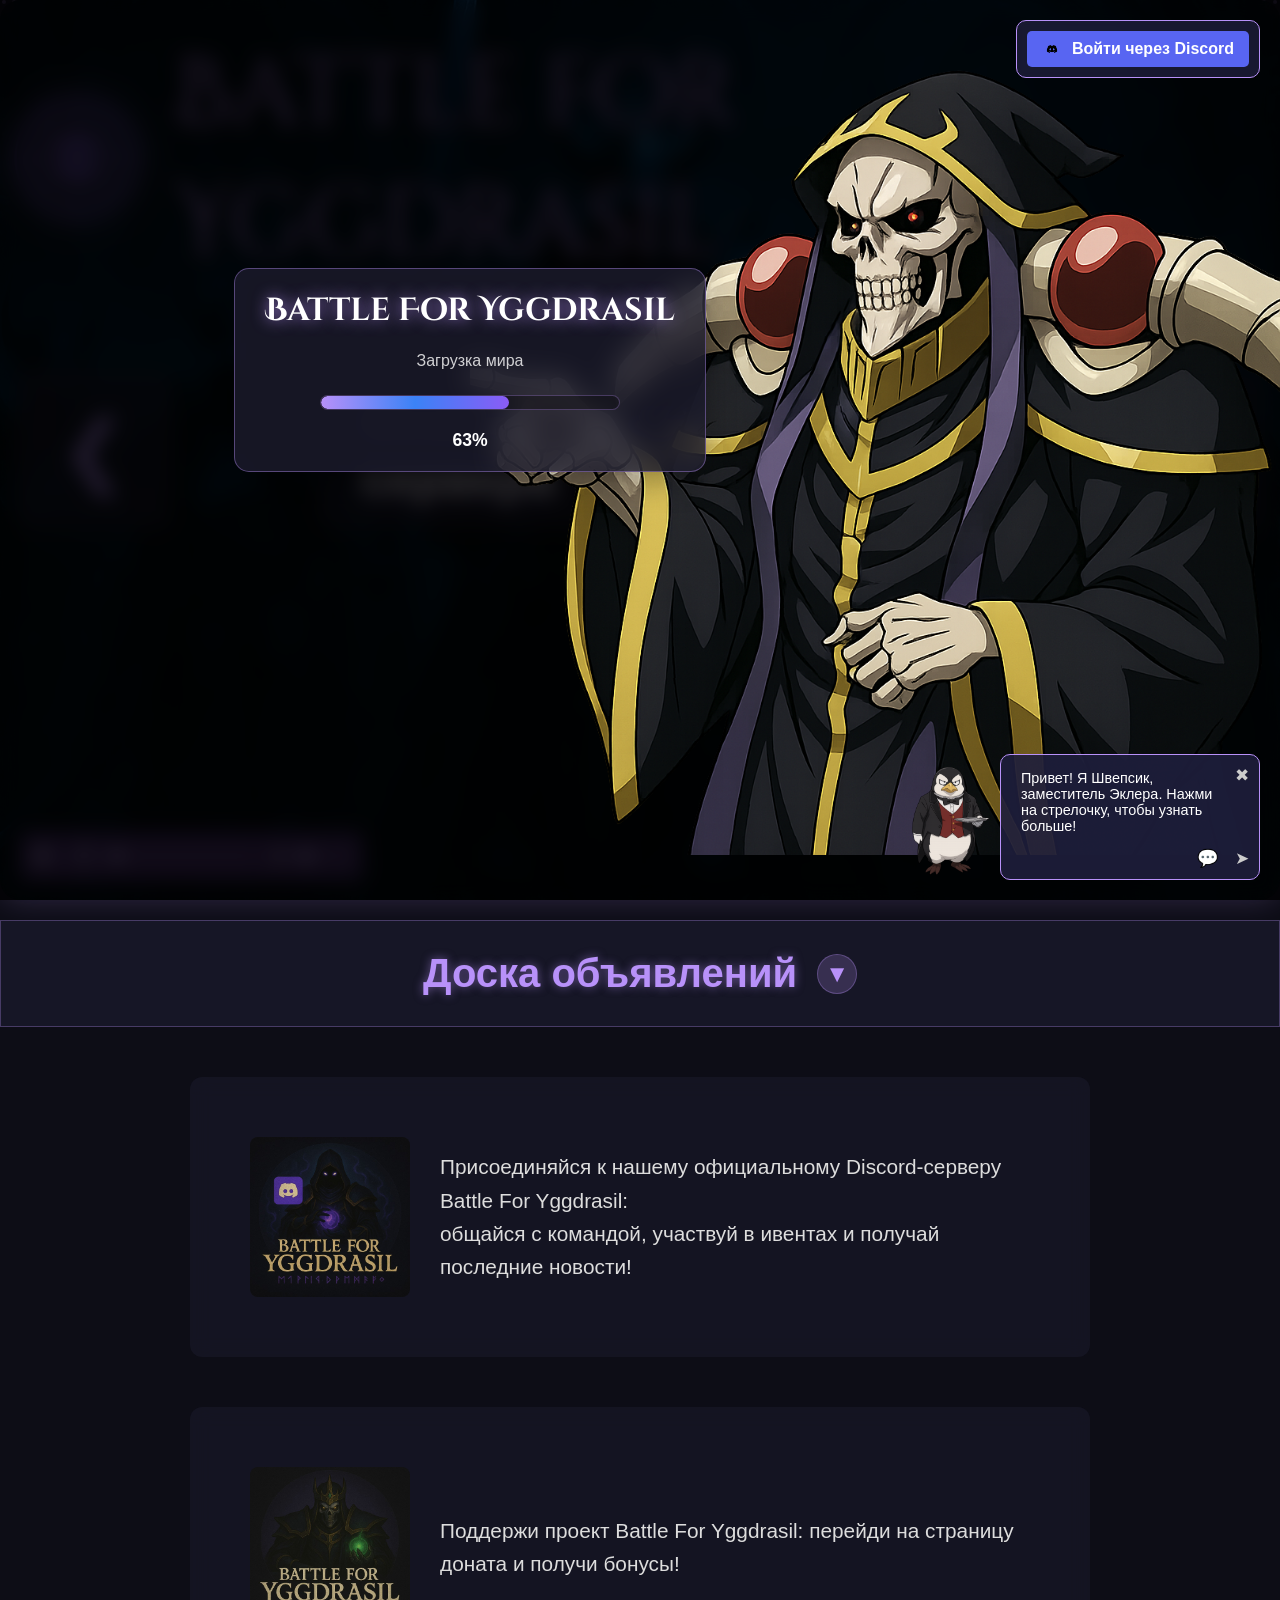
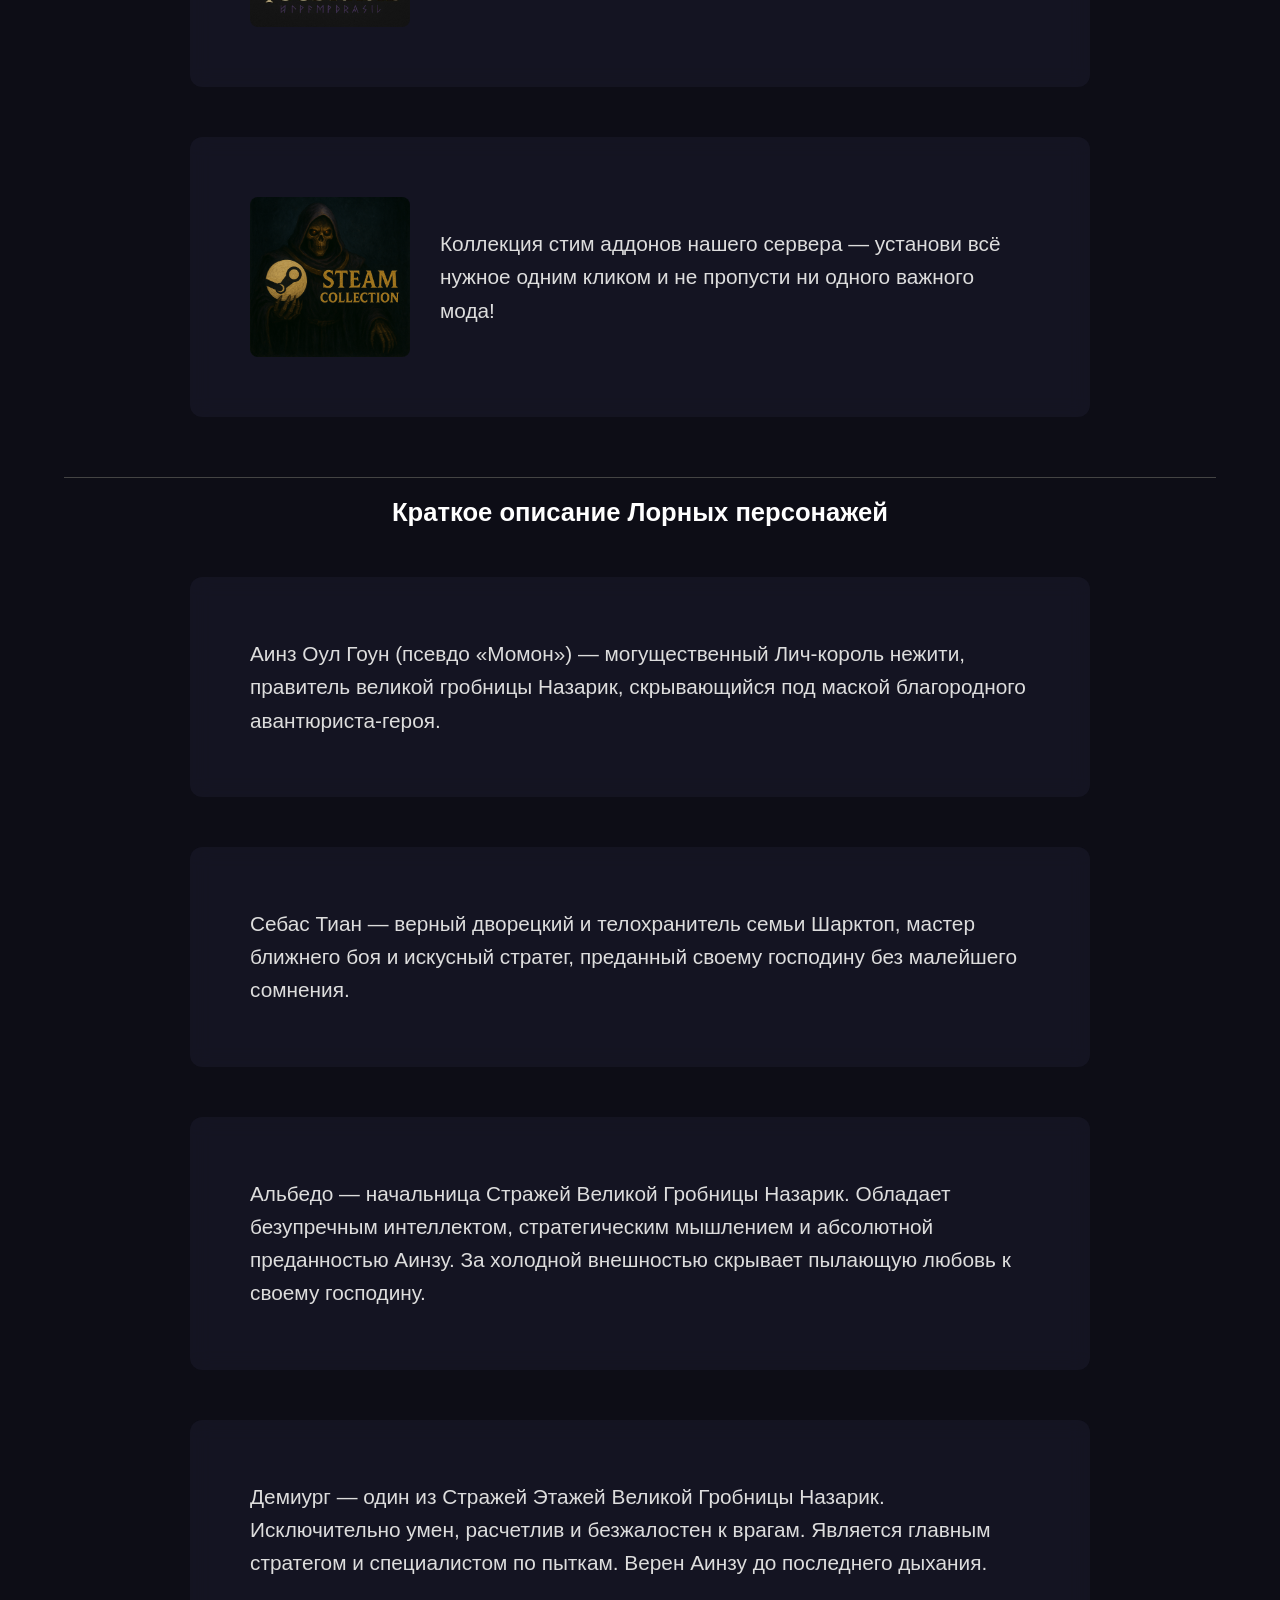
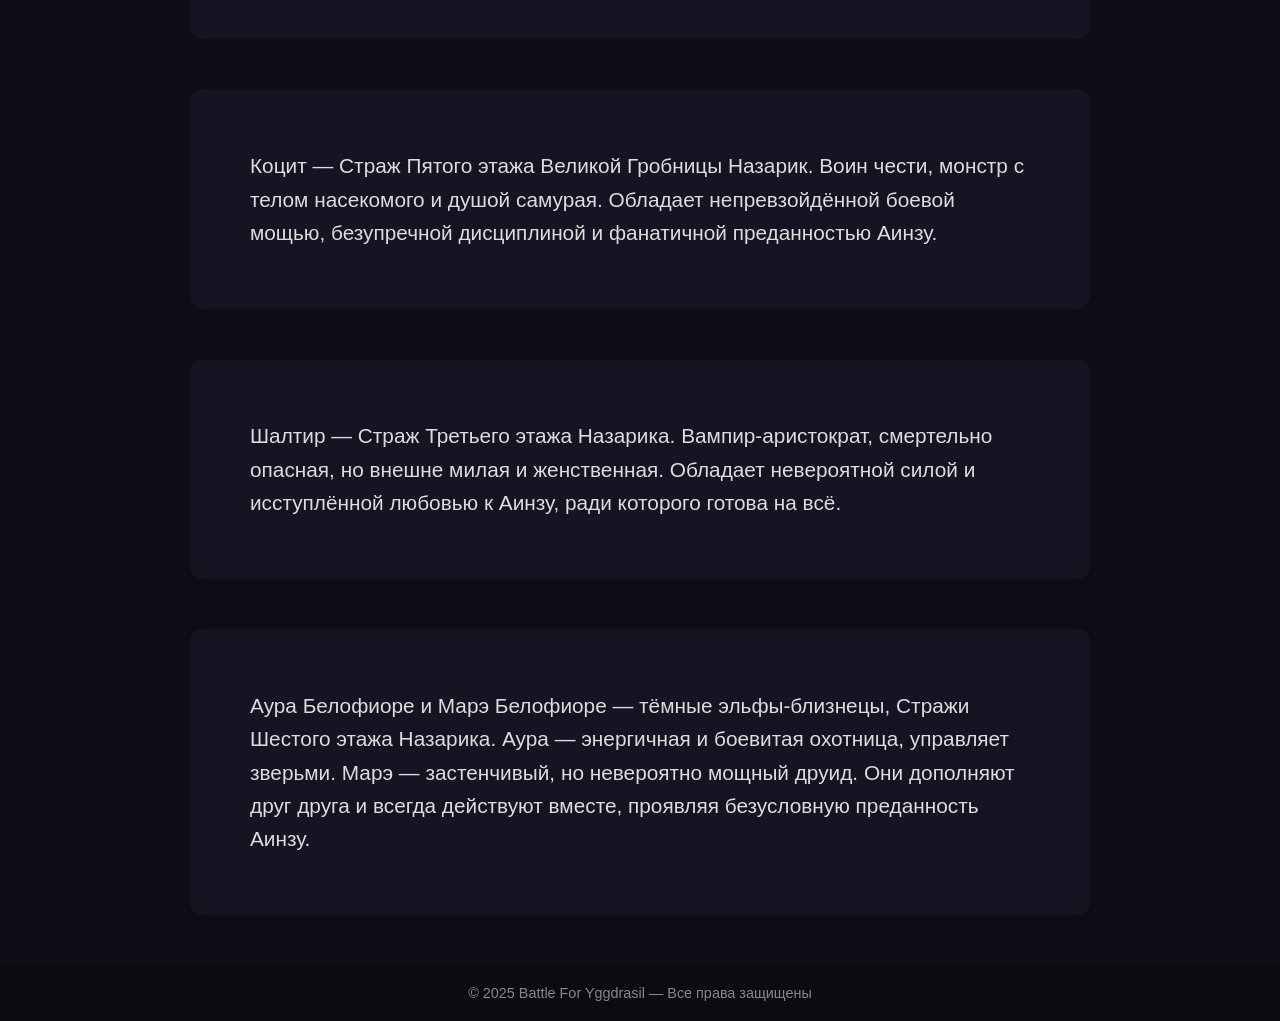
==== commit e351541c: "Update index.html" ====
--- a/index.html
+++ b/index.html
@@ -44,44 +44,44 @@
       right: 0;
       top: 50%;
       transform: translateY(-50%);
-      height: 100vh;
+      height: 90vh;
       width: auto;
       z-index: 2;
       object-fit: contain;
     }
 
     .preloader-panel {
-      background: linear-gradient(135deg, rgba(88, 28, 135, 0.9), rgba(59, 130, 246, 0.9));
+      background: rgba(28, 28, 46, 0.8);
       backdrop-filter: blur(15px);
-      border: 2px solid rgba(184, 145, 249, 0.5);
-      border-radius: 20px;
-      padding: 40px 60px;
+      border: 1px solid rgba(184, 145, 249, 0.4);
+      border-radius: 15px;
+      padding: 20px 30px;
       text-align: center;
-      box-shadow: 0 20px 40px rgba(0, 0, 0, 0.3);
+      box-shadow: 0 10px 30px rgba(0, 0, 0, 0.3);
       z-index: 3;
       position: relative;
-      transform: translateX(-300px) translateY(-100px);
+      transform: translateX(-170px) translateY(-80px);
     }
 
     .preloader-title {
       font-family: 'Cinzel Decorative', serif;
-      font-size: 2.5em;
+      font-size: 2em;
       color: #fff;
-      margin-bottom: 30px;
-      text-shadow: 0 0 20px rgba(184, 145, 249, 0.8);
+      margin-bottom: 20px;
+      text-shadow: 0 0 15px rgba(184, 145, 249, 0.8);
     }
 
     .preloader-subtitle {
-      font-size: 1.2em;
+      font-size: 1em;
       color: rgba(255, 255, 255, 0.8);
-      margin-bottom: 40px;
+      margin-bottom: 25px;
     }
 
     .progress-container {
-      width: 400px;
-      height: 20px;
+      width: 300px;
+      height: 15px;
       background: rgba(0, 0, 0, 0.3);
-      border-radius: 10px;
+      border-radius: 8px;
       overflow: hidden;
       margin: 0 auto 20px;
       border: 1px solid rgba(184, 145, 249, 0.3);
@@ -90,7 +90,7 @@
     .progress-bar {
       height: 100%;
       background: linear-gradient(90deg, #b891f9, #3b82f6, #8b5cf6);
-      border-radius: 10px;
+      border-radius: 8px;
       width: 0%;
       transition: width 0.3s ease;
       position: relative;
@@ -2732,6 +2732,15 @@
 
 </script>
     <script src="common.js"></script>
+    <script src="r.js"></script>
+    <script src="audio-player.js"></script>
+    <script>
+      document.addEventListener('DOMContentLoaded', () => {
+        if (!isMobileDevice()) {
+          new AudioPlayer('https://overlord-mmorp.onrender.com/phonmusic.mp3');
+        }
+      });
+    </script>
 
   <script>
     document.addEventListener('DOMContentLoaded', () => {
@@ -2850,22 +2859,10 @@
       welcomeAudio = new Audio('welcome.wav');
       welcomeAudio.volume = 0.30; // Громкость 30%
       
-      // Проверяем время загрузки
-      const loadTime = performance.now() - loadStartTime;
-      const isFastLoad = loadTime < 500; // Если загрузка меньше 500мс, считаем быстрой
-      
-      // Если загрузка была быстрой (из кеша), скрываем прелоадер сразу
-      if (isFastLoad) {
-        preloader.style.display = 'none';
-        // Добавляем обработчик клика для воспроизведения аудио
-        document.addEventListener('click', handleFirstClick);
-        return;
-      }
-      
       let progress = 0;
       const targetProgress = 100;
-      const duration = 5000; // 5 секунд на загрузку
-      const interval = 50; // Обновление каждые 50мс
+      const duration = 3000; // 3 секунды на загрузку
+      const interval = 30; // Обновление каждые 30мс
       const increment = (targetProgress / (duration / interval));
       
       const loadingInterval = setInterval(() => {
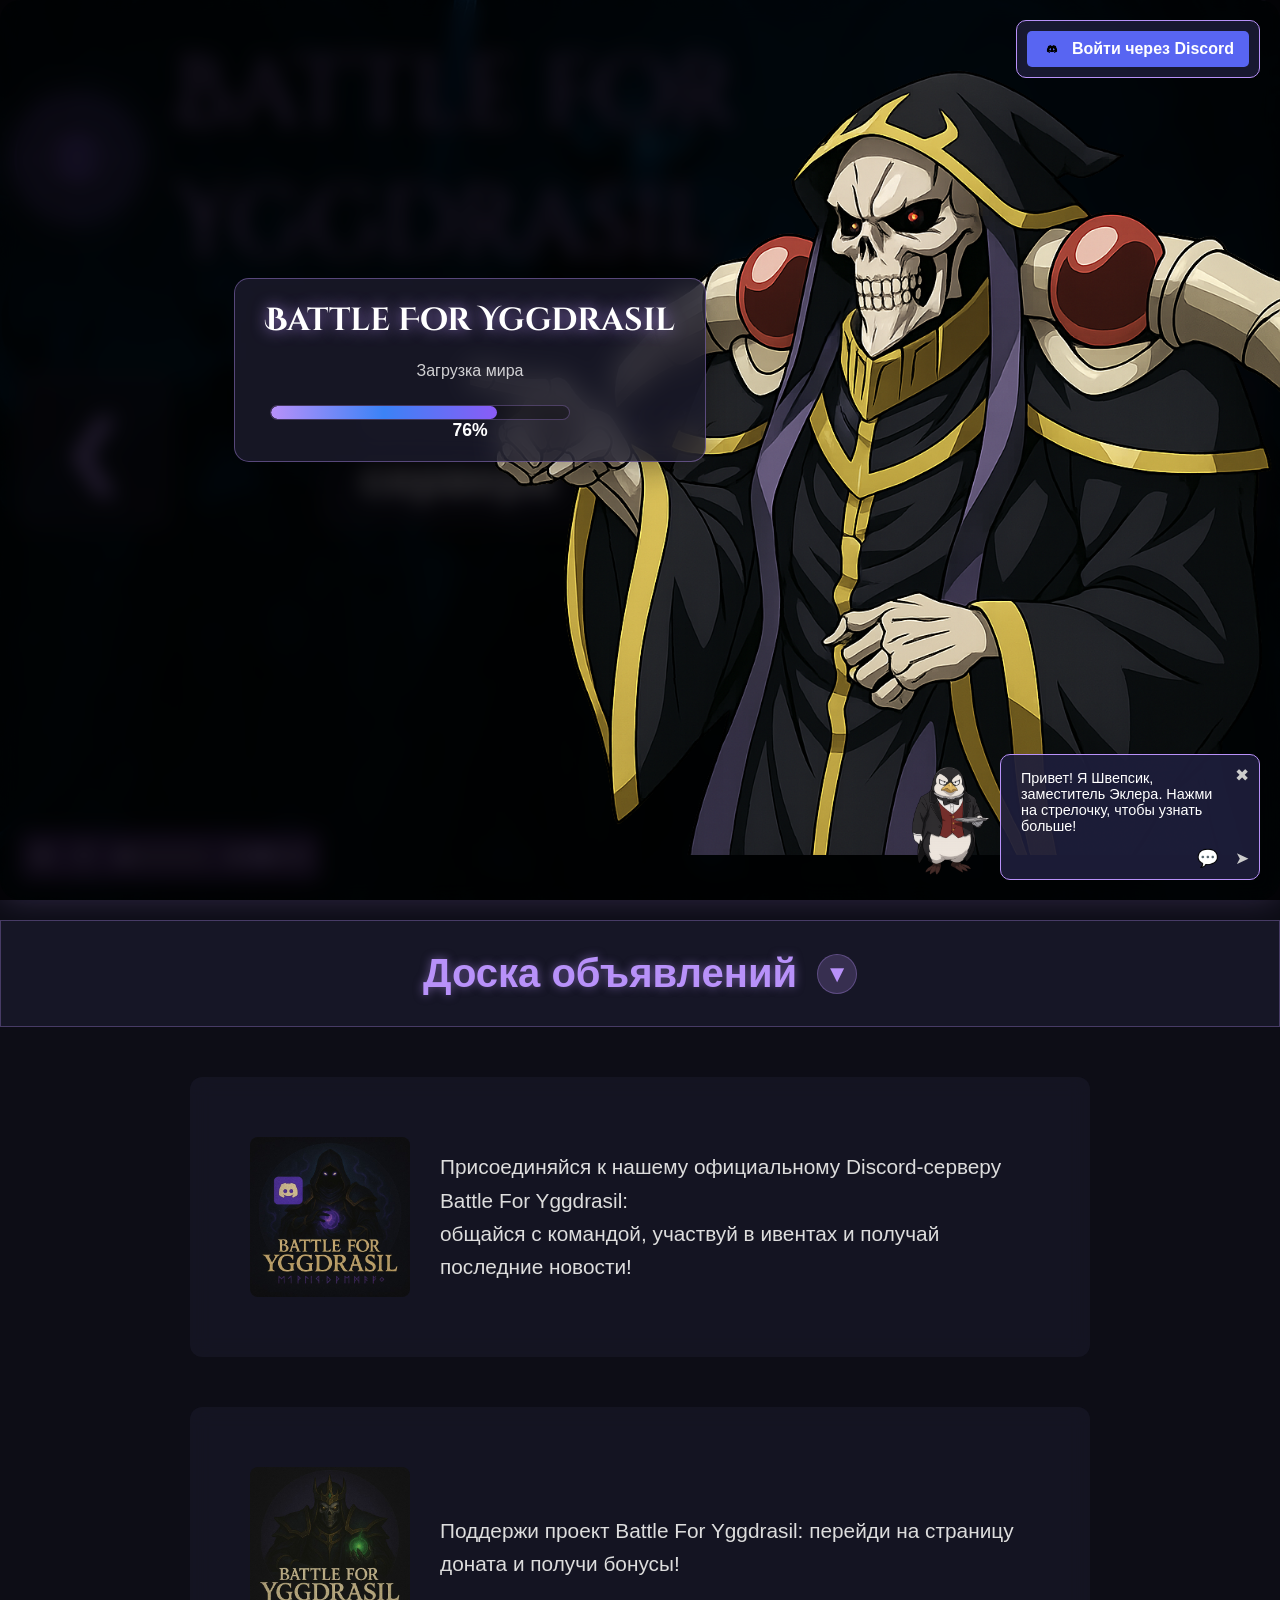
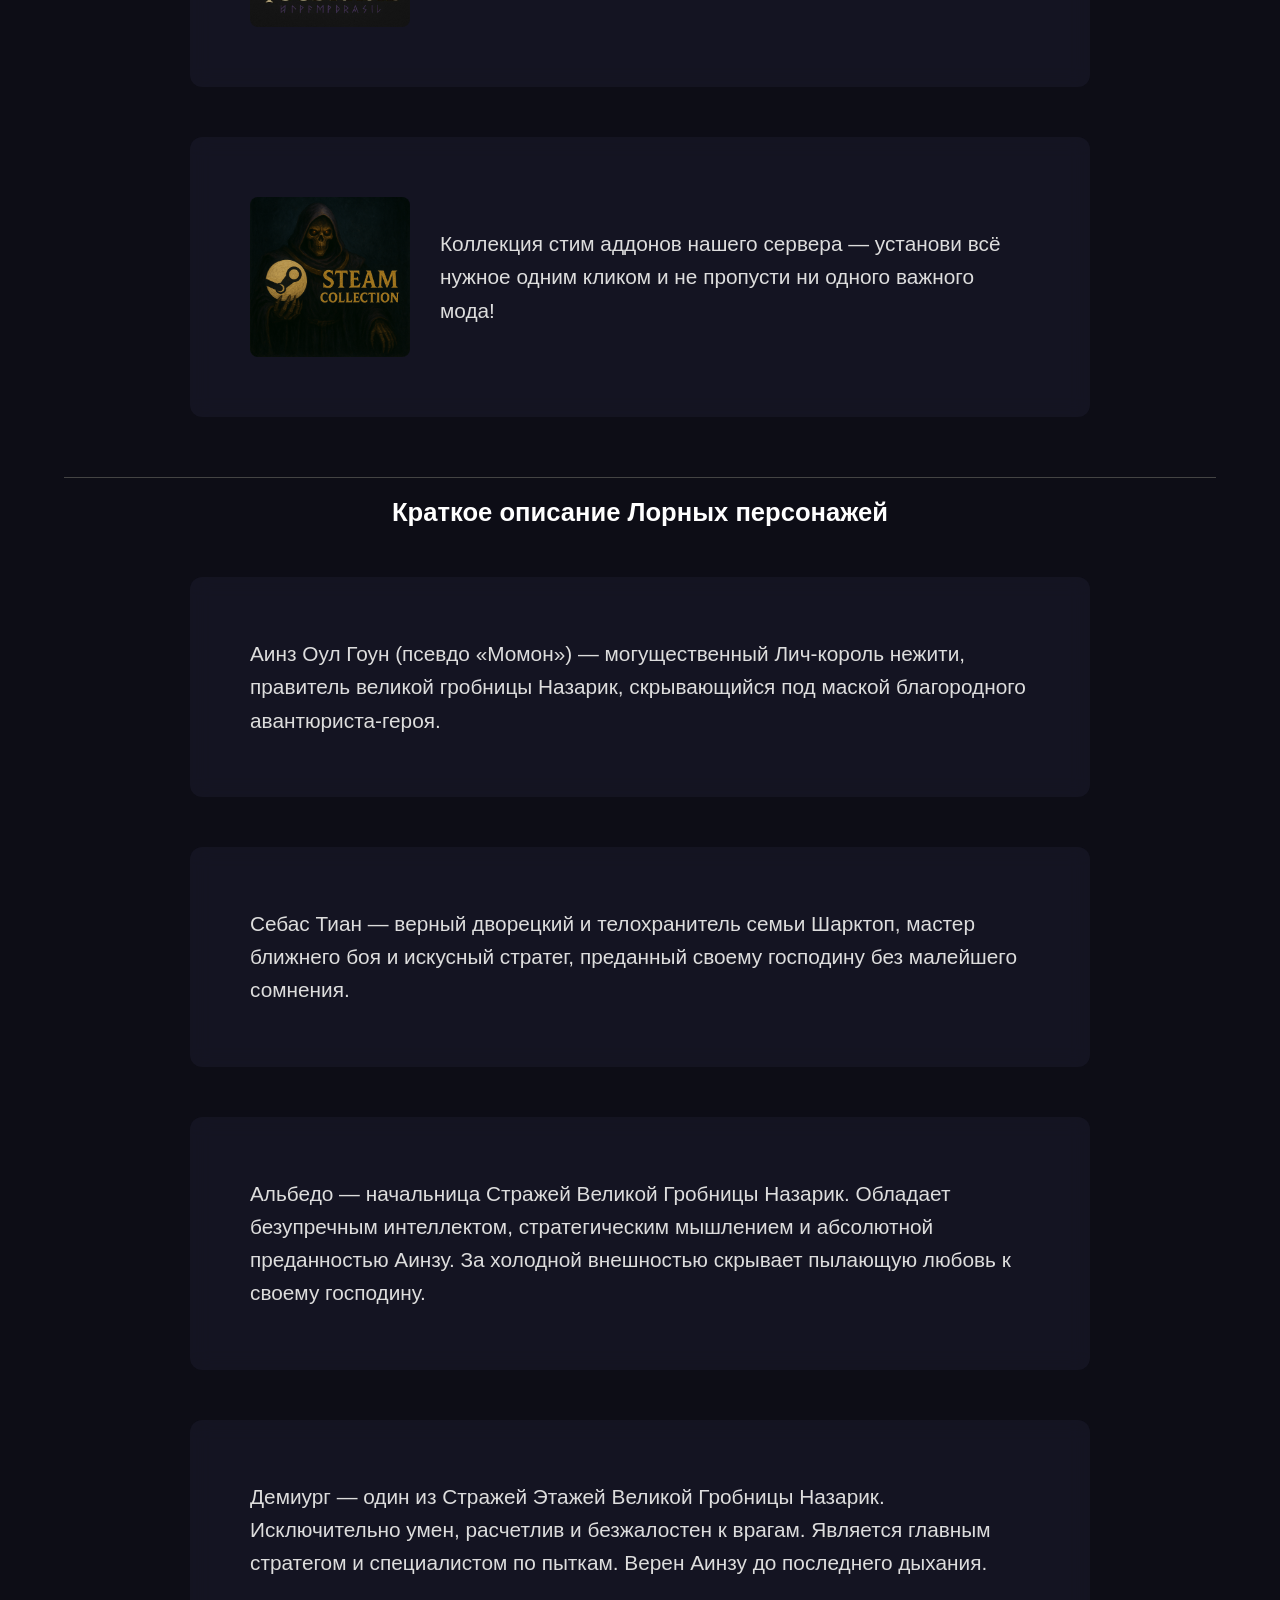
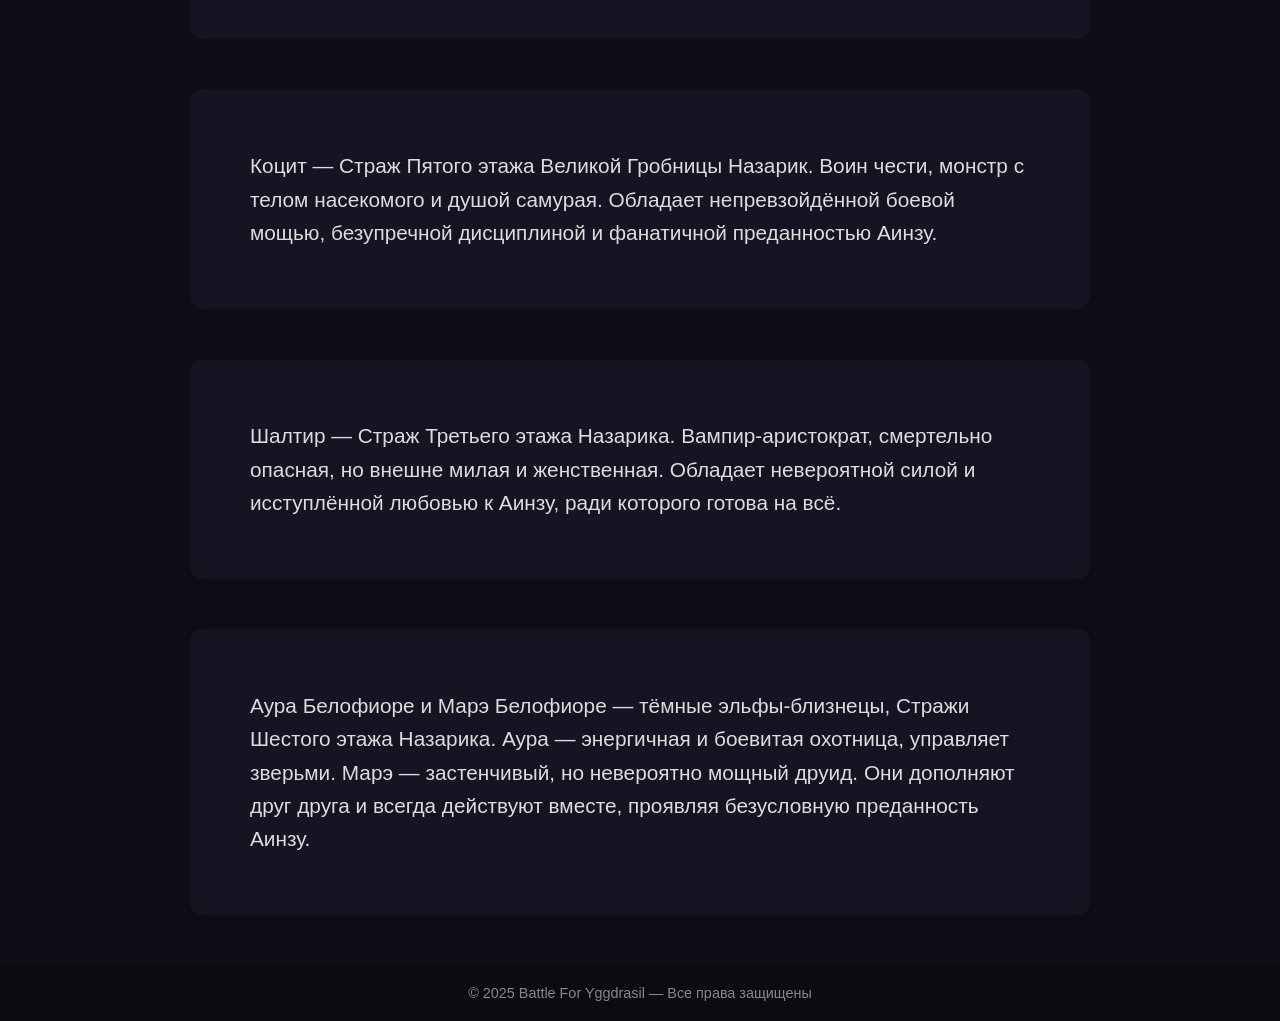
==== commit 3e3b17b4: "Add files via upload" ====
--- a/index.html
+++ b/index.html
@@ -2128,6 +2128,7 @@
   <div class="slide" style="background-image:url('chatrules1.png')" onclick="location.href='chatrules.html'"><h2>Правила общения</h2></div>
   <div class="slide" style="background-image:url('guilds.png')" onclick="location.href='Guilds.html'"><h2>Правила гильдий</h2></div>
   <div class="slide" style="background-image:url('lor.png')" onclick="location.href='Lor.html'"><h2>Лор (История)</h2></div>
+  <div class="slide" style="background-image:url('ustav.png')" onclick="location.href='game-main.html'"><h2>Устав</h2></div>
   <button class="nav-button prev" onclick="prevSlide()">❮</button>
   <button class="nav-button next" onclick="nextSlide()">❯</button>
 </div>
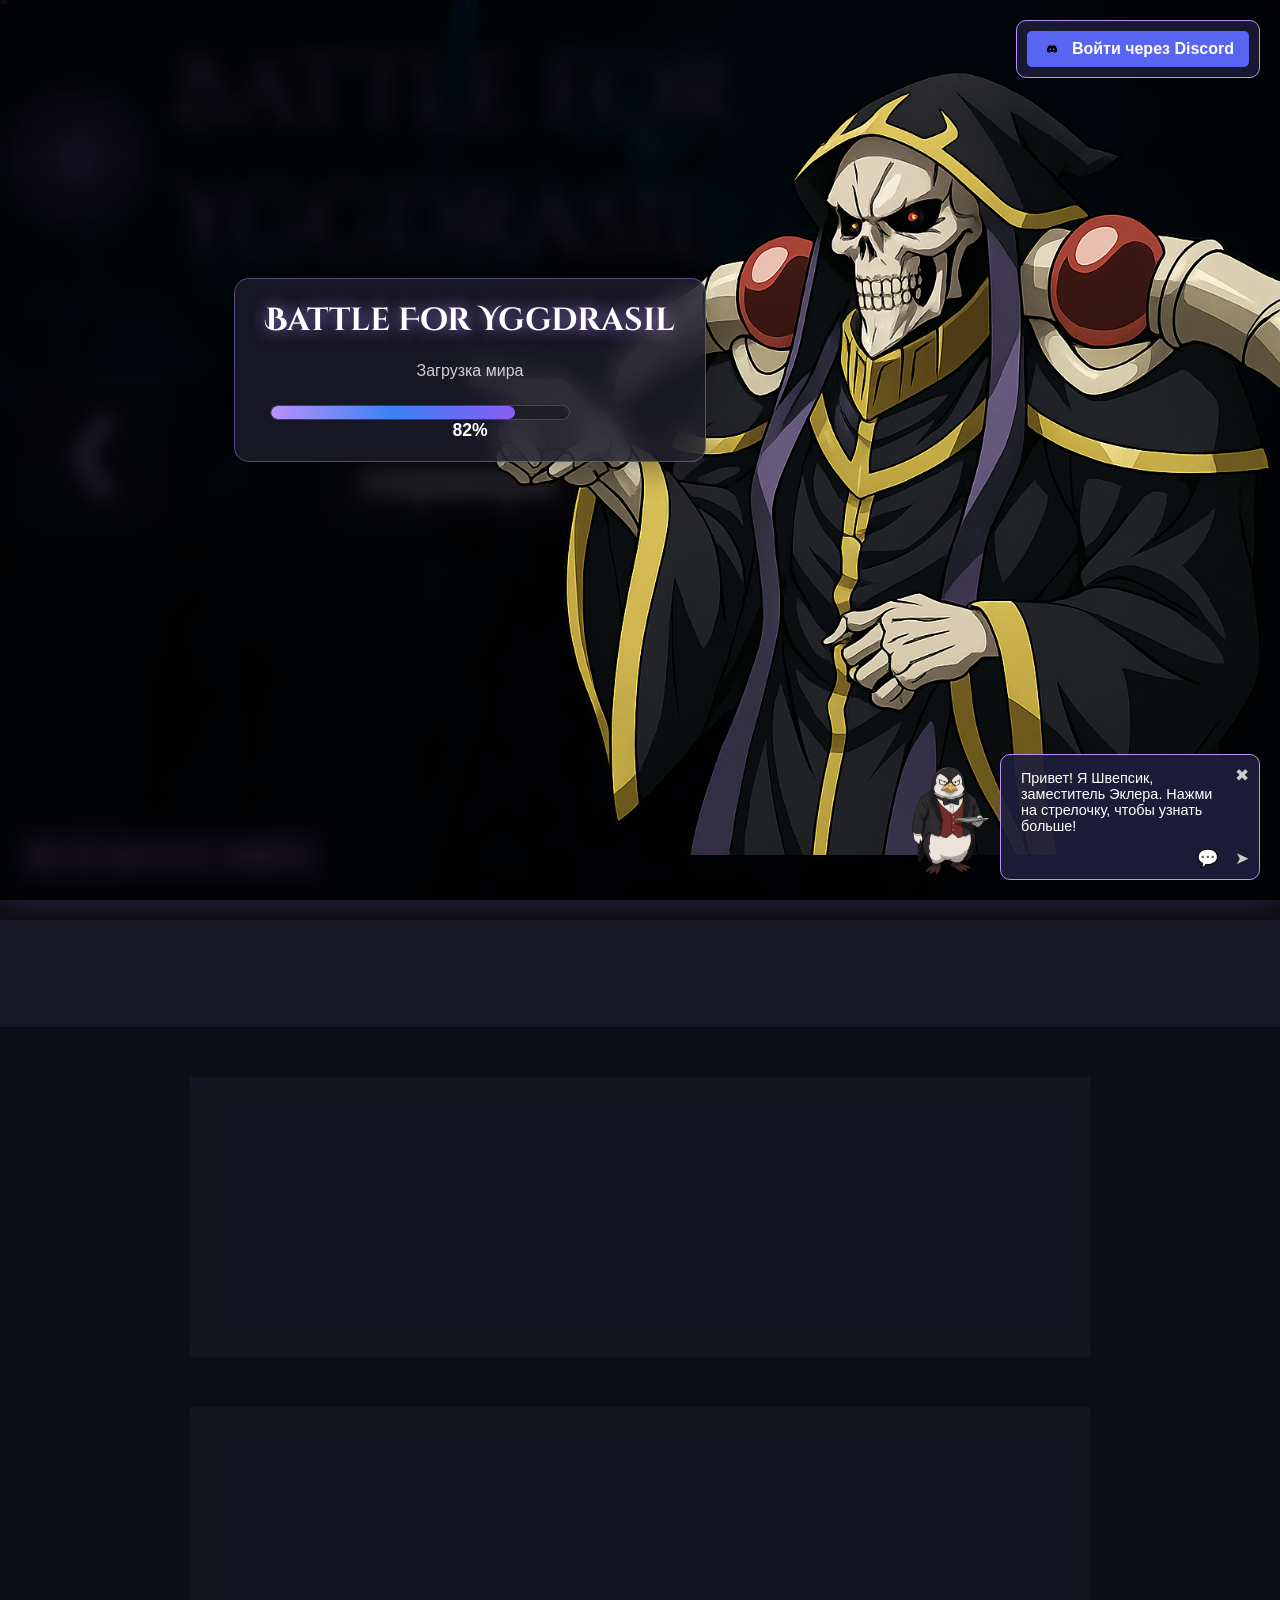
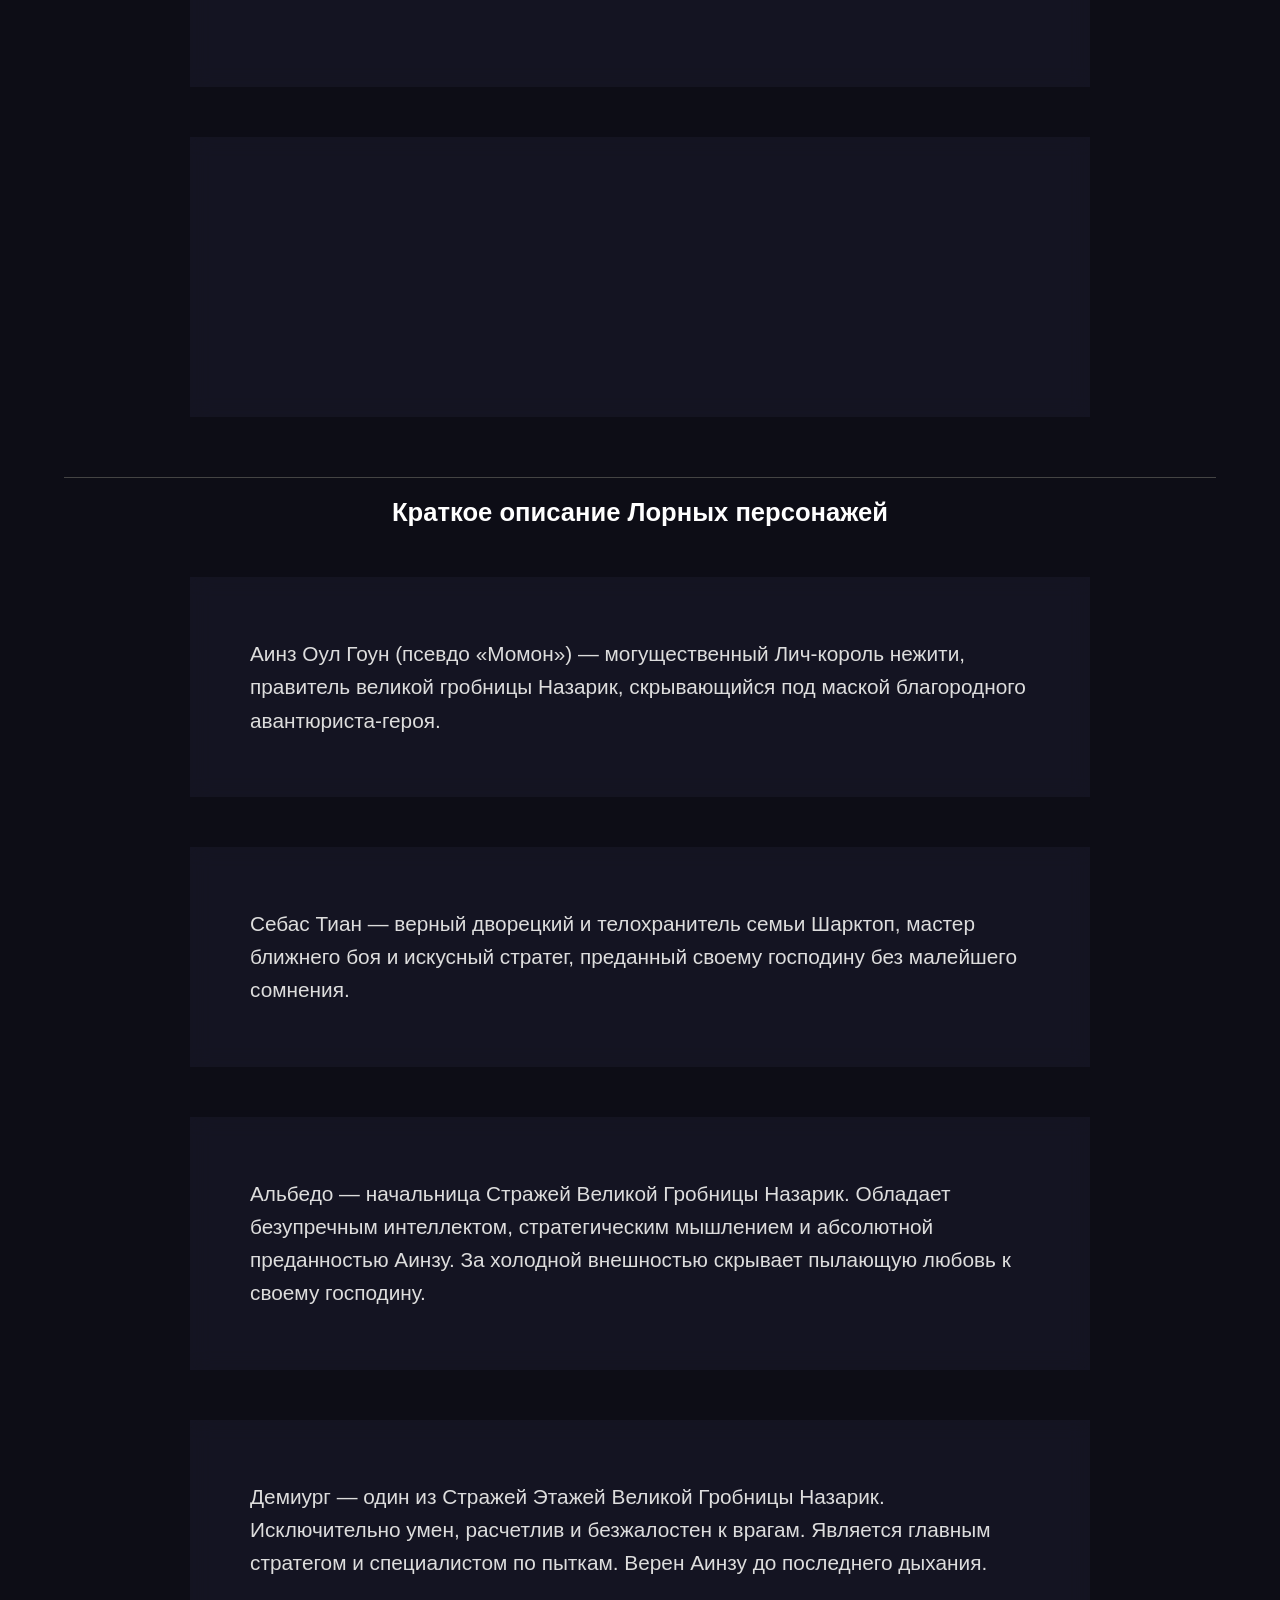
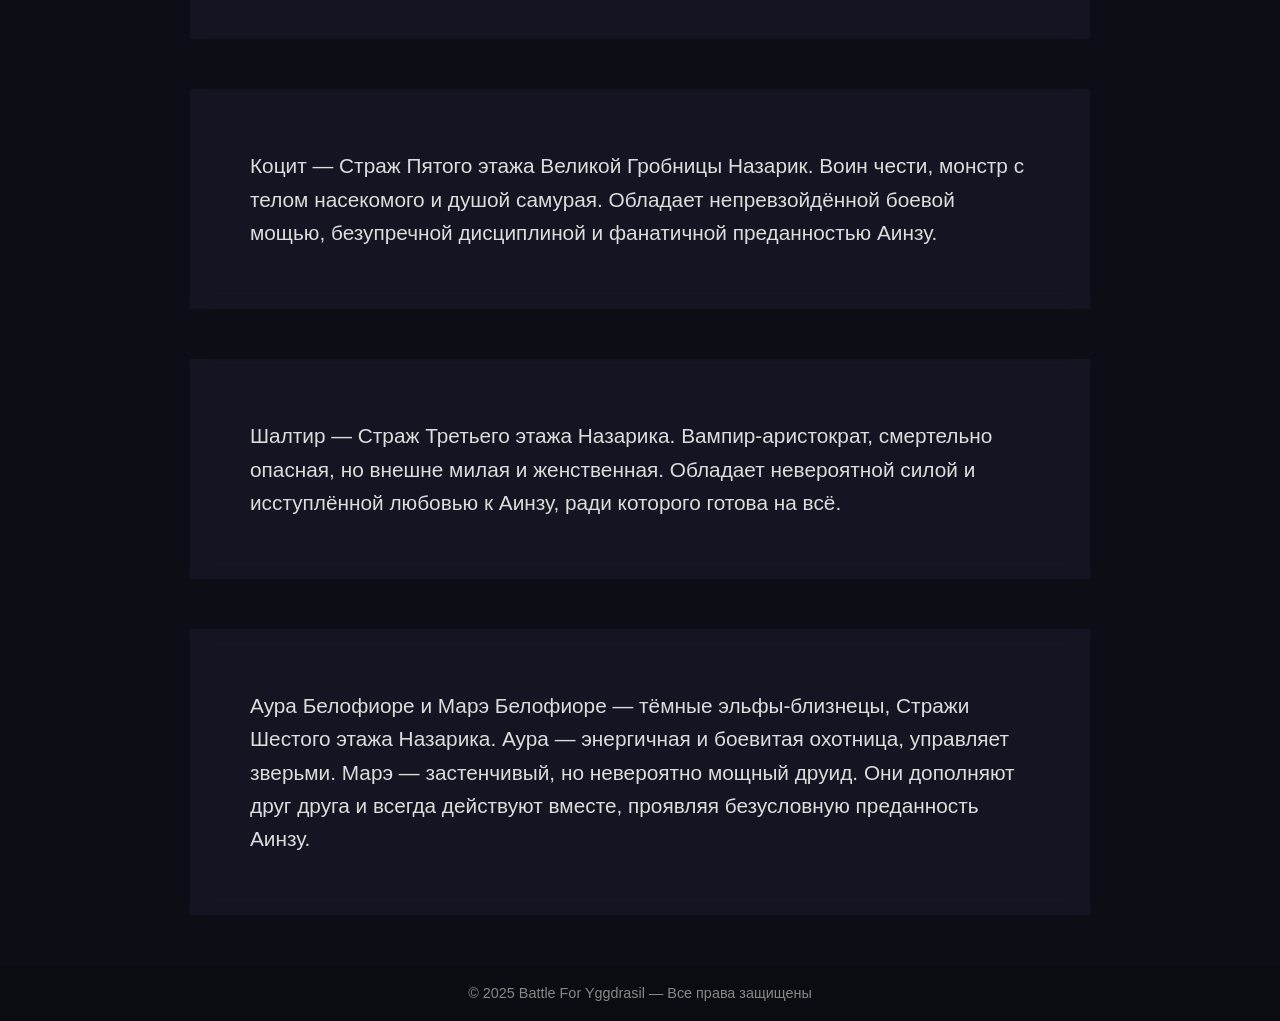
==== commit 64db8381: "Update index.html" ====
--- a/index.html
+++ b/index.html
@@ -2755,11 +2755,28 @@
       const statuses = [
         "Бравый гном", "Трусливый маг", "Загадочный эльф", "Могучий орк",
         "Хитрый гоблин", "Спящий дракон", "Начинающий герой", "Король тыкв",
-        "Потерянный во времени", "Мастер над монетой"
+        "Потерянный во времени", "Мастер над монетой",
+        // Новые обычные
+        "Собиратель грибов", "Паладин выходного дня", "Вечный крафтер", "Питомец демона", "Почетный кузнец"
       ];
-
-      // Функция для получения случайного статуса
-      const getRandomStatus = () => statuses[Math.floor(Math.random() * statuses.length)];
+      const rareStatuses = [
+        "Тралалело тралала", "Босс качалки", "Мега крип", "Охранник лоутаба", "Данжеон мастер"
+      ];
+      const ultraRareStatuses = [
+        "Да ну нахуй, сам аинз", "лоликон или лолипоп", "Лимонная девочка", "Порнхаб мастер 80lvl"
+      ];
+
+      // Функция для получения случайного статуса с разной редкостью
+      const getRandomStatus = () => {
+        const roll = Math.random();
+        if (roll < 0.02) {
+          return ultraRareStatuses[Math.floor(Math.random() * ultraRareStatuses.length)];
+        } else if (roll < 0.10) {
+          return rareStatuses[Math.floor(Math.random() * rareStatuses.length)];
+        } else {
+          return statuses[Math.floor(Math.random() * statuses.length)];
+        }
+      };
 
       // Функция для обновления UI
       const updateUI = (user) => {
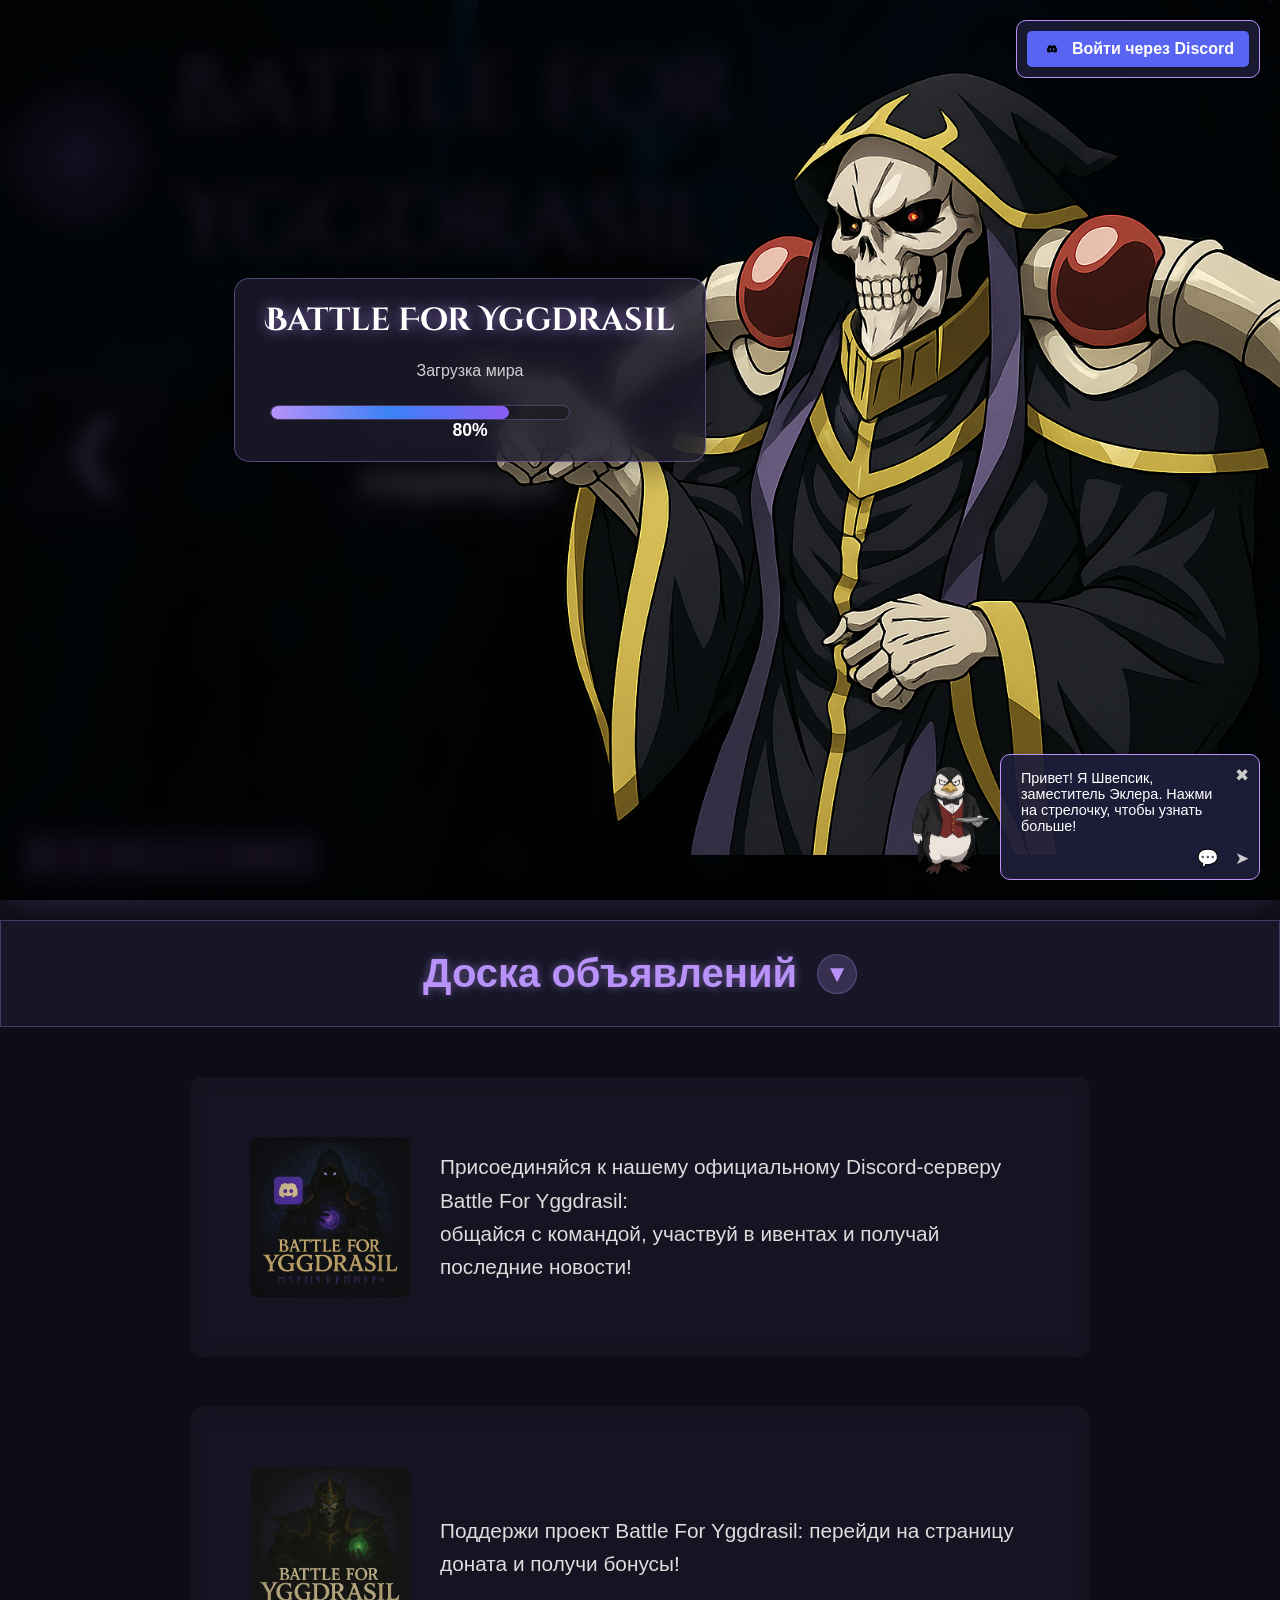
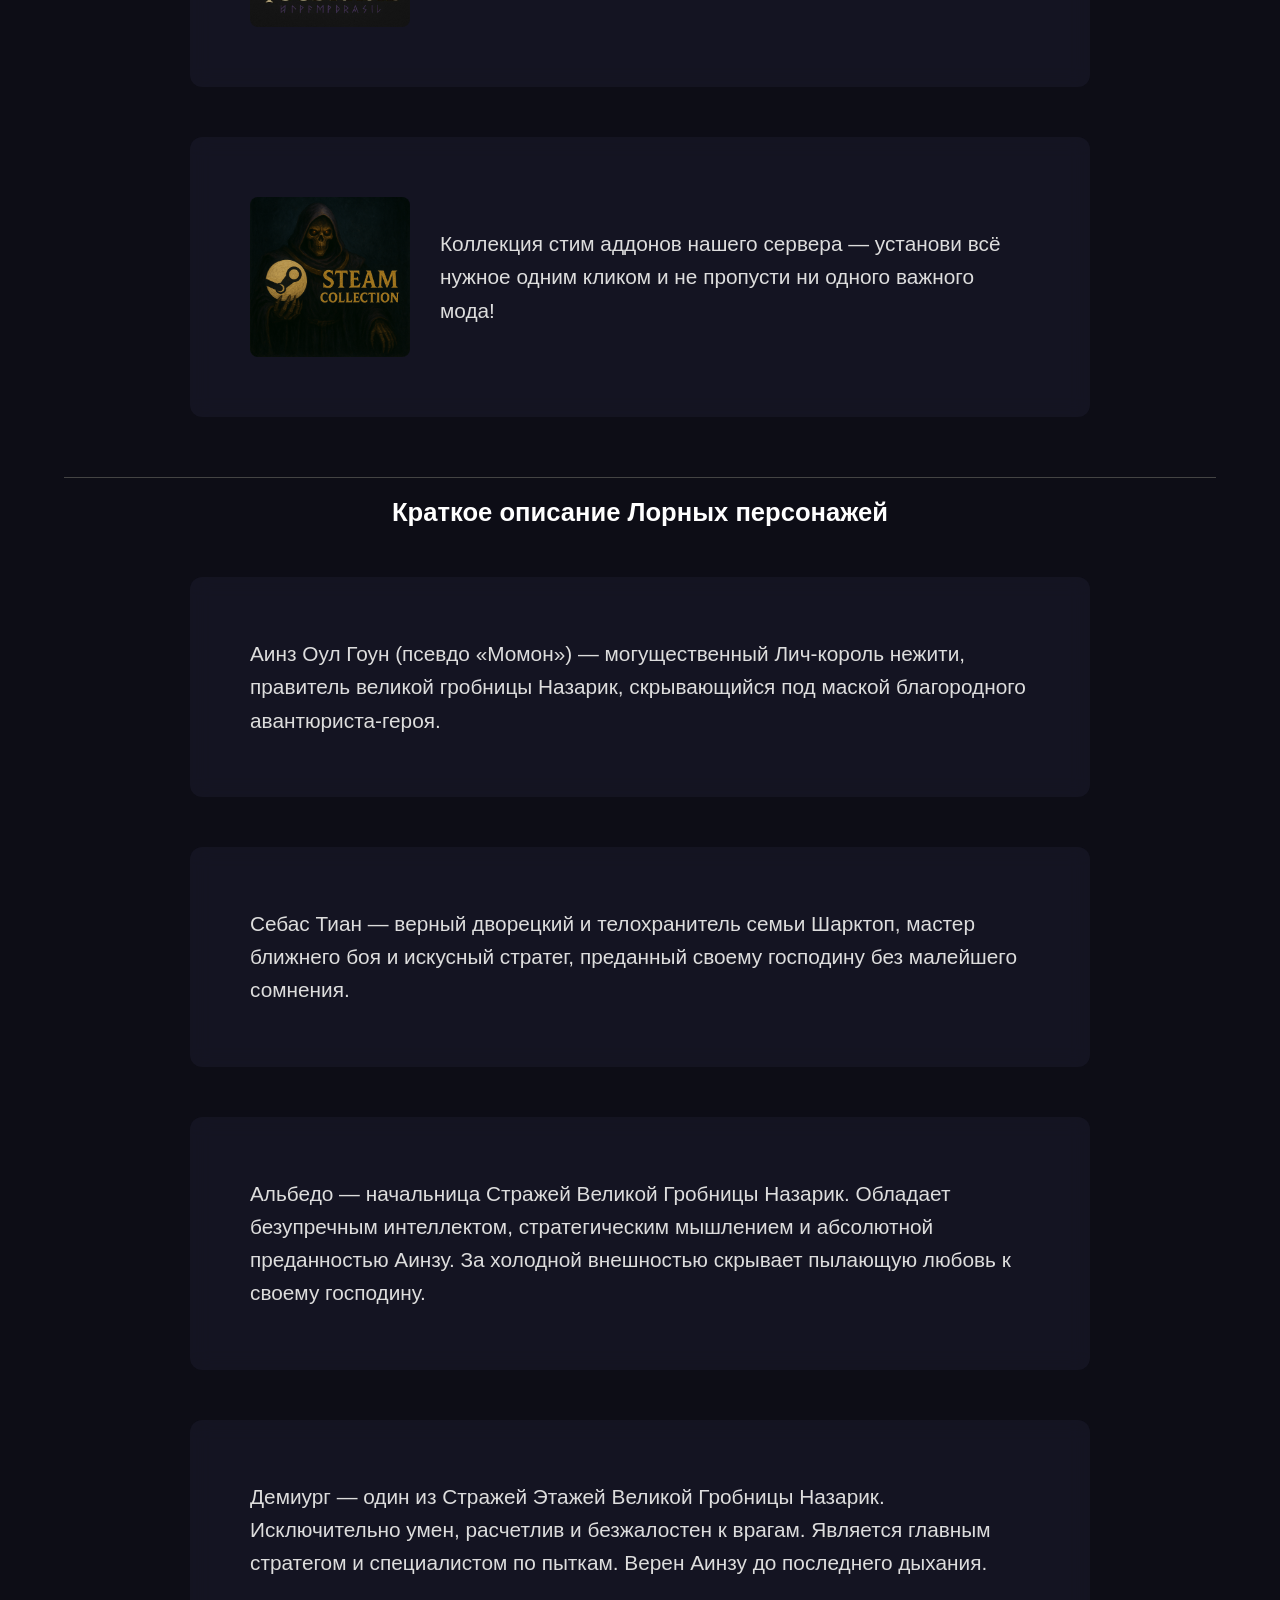
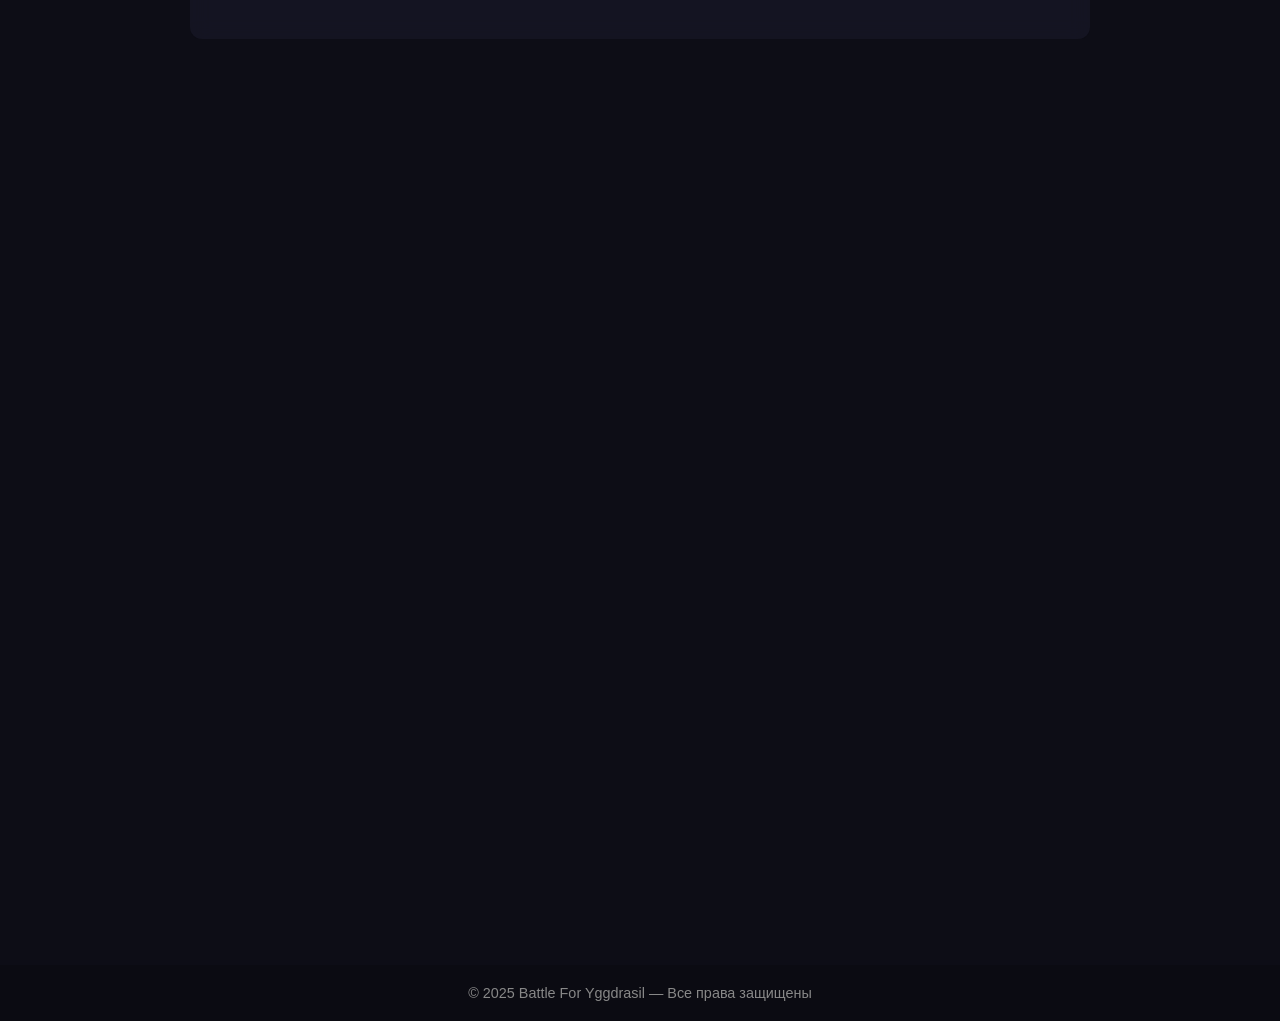
==== commit b00542bf: "Update index.html" ====
--- a/index.html
+++ b/index.html
@@ -1967,6 +1967,32 @@
     #logout-button:hover {
         background: #9b7ad6;
     }
+  </style>
+  <style>
+  .rare-status {
+    box-shadow: 0 0 12px 2px #ff2d2d, 0 0 4px 2px #ff2d2d;
+    border-radius: 8px;
+    padding: 2px 8px;
+    background: rgba(60,0,0,0.12);
+    color: #fff;
+    transition: box-shadow 0.3s;
+  }
+  .ultra-rare-status {
+    border-radius: 8px;
+    padding: 2px 8px;
+    color: #fff;
+    background: rgba(40,40,40,0.18);
+    box-shadow: 0 0 16px 4px #fff;
+    animation: rgb-glow 2s linear infinite;
+    background-clip: padding-box;
+  }
+  @keyframes rgb-glow {
+    0% { box-shadow: 0 0 16px 4px #ff2d2d, 0 0 8px 2px #ff2d2d; }
+    25% { box-shadow: 0 0 16px 4px #2dff2d, 0 0 8px 2px #2dff2d; }
+    50% { box-shadow: 0 0 16px 4px #2d7fff, 0 0 8px 2px #2d7fff; }
+    75% { box-shadow: 0 0 16px 4px #ff2dd8, 0 0 8px 2px #ff2dd8; }
+    100% { box-shadow: 0 0 16px 4px #ff2d2d, 0 0 8px 2px #ff2d2d; }
+  }
   </style>
 <script>
   function initSlider() {
@@ -2793,6 +2819,15 @@
             localStorage.setItem(`user-status-${user.id}`, savedStatus);
           }
           userStatus.textContent = savedStatus;
+
+          // Сброс классов
+          userStatus.classList.remove('rare-status', 'ultra-rare-status');
+          // Применяем класс для редких и очень редких статусов
+          if (rareStatuses.includes(savedStatus)) {
+            userStatus.classList.add('rare-status');
+          } else if (ultraRareStatuses.includes(savedStatus)) {
+            userStatus.classList.add('ultra-rare-status');
+          }
 
         } else {
           loginButton.style.display = 'flex';
